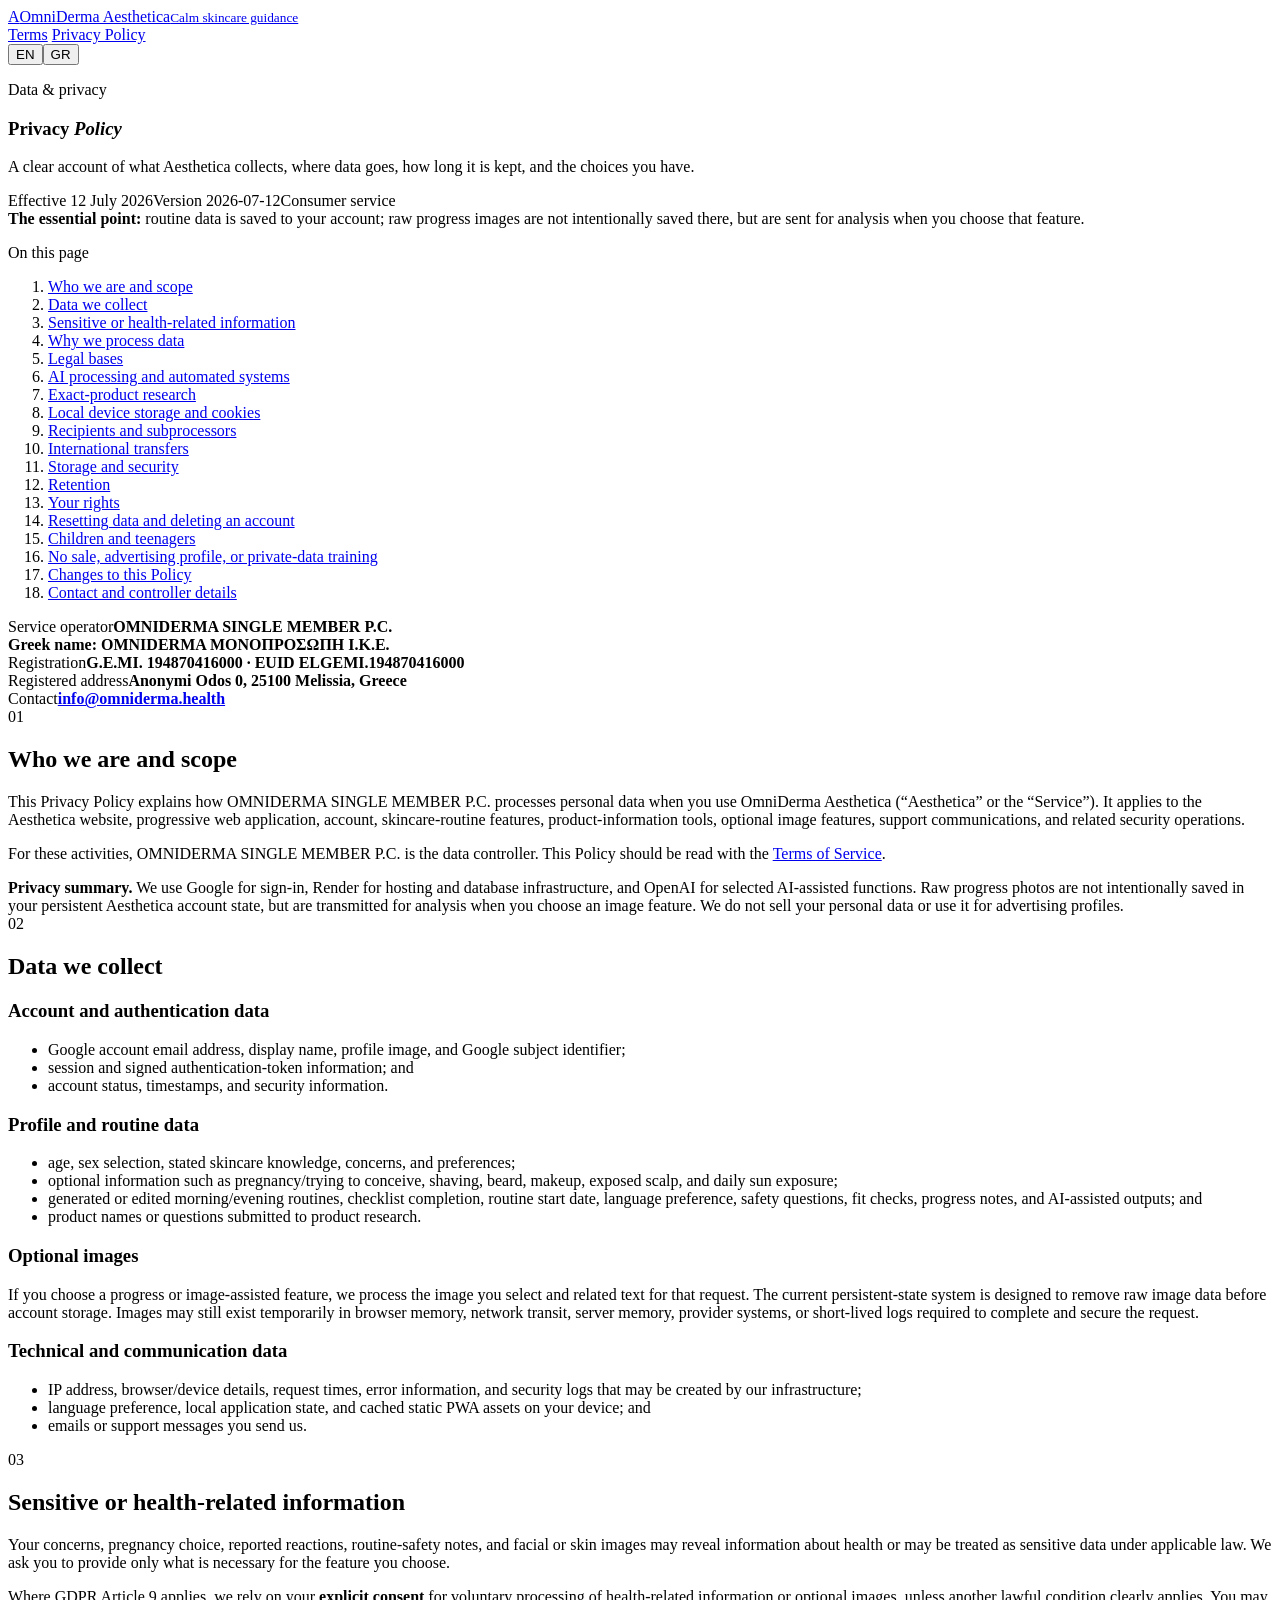
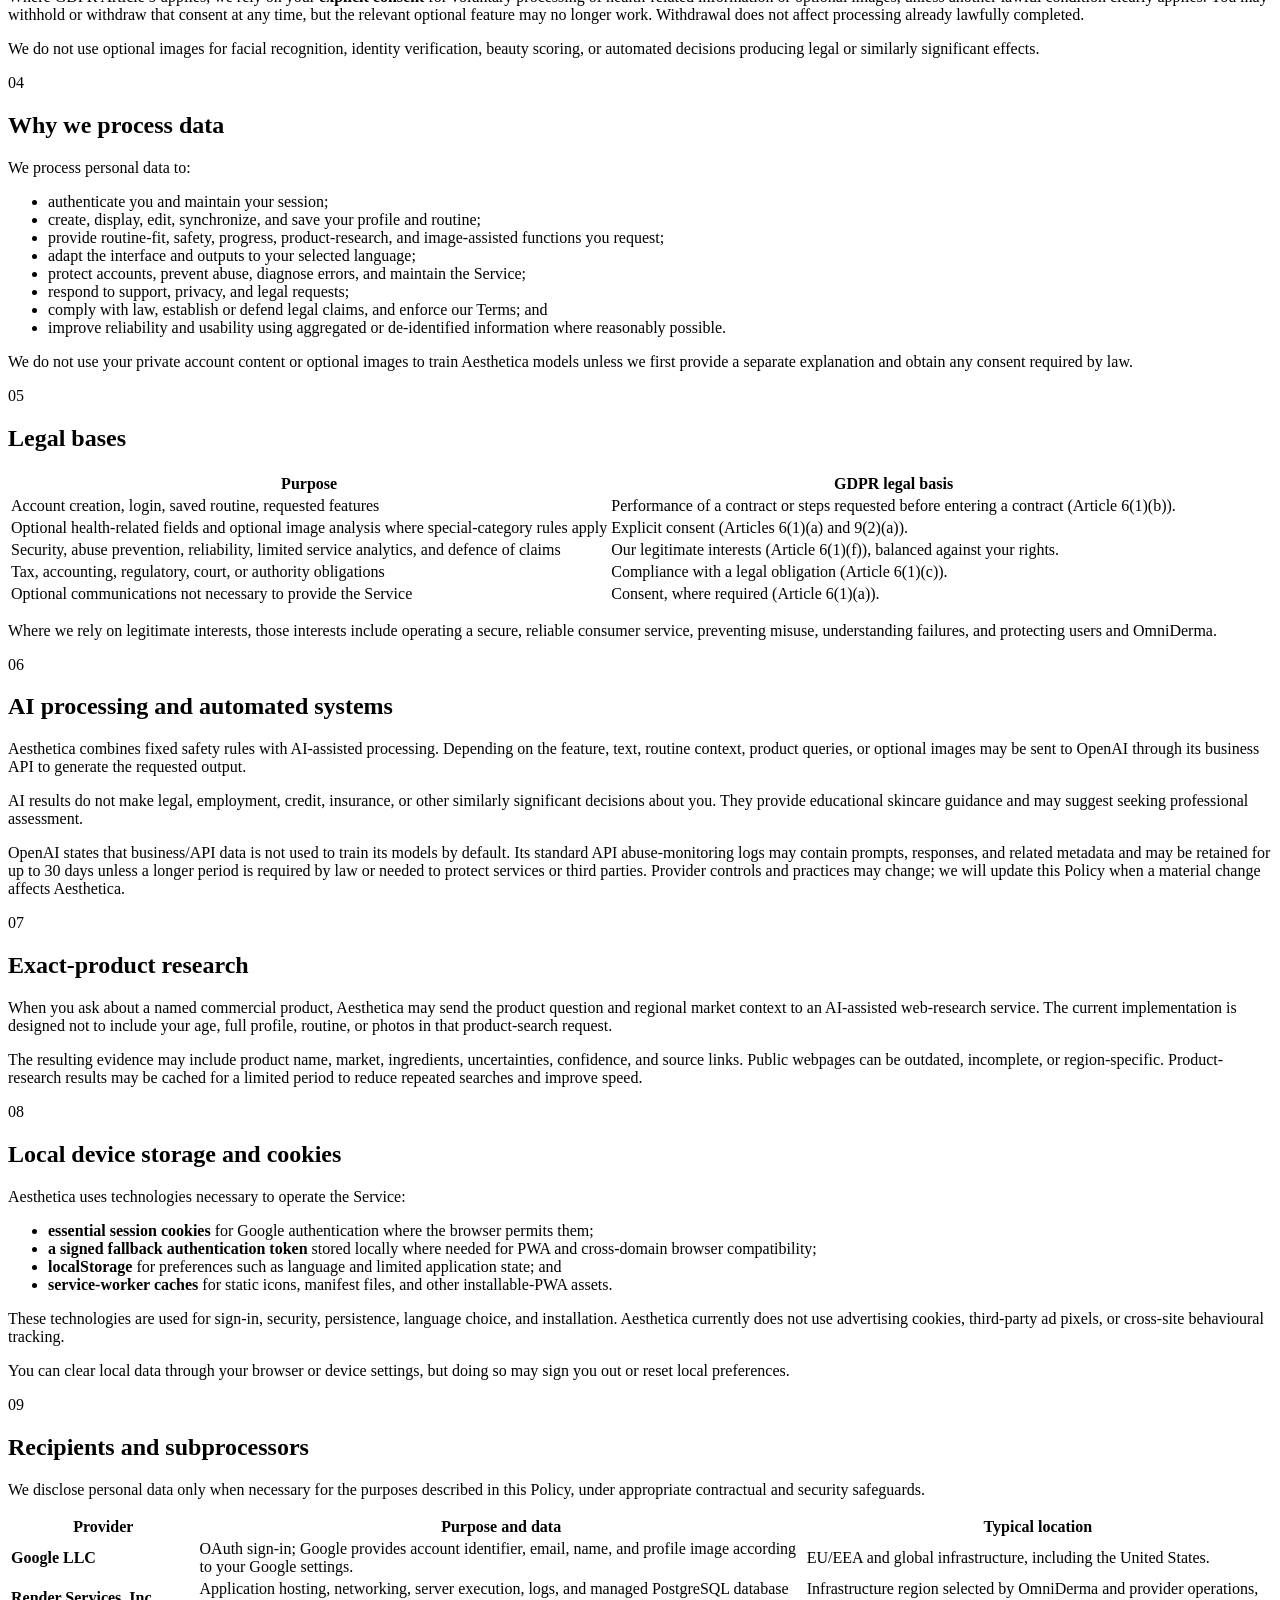
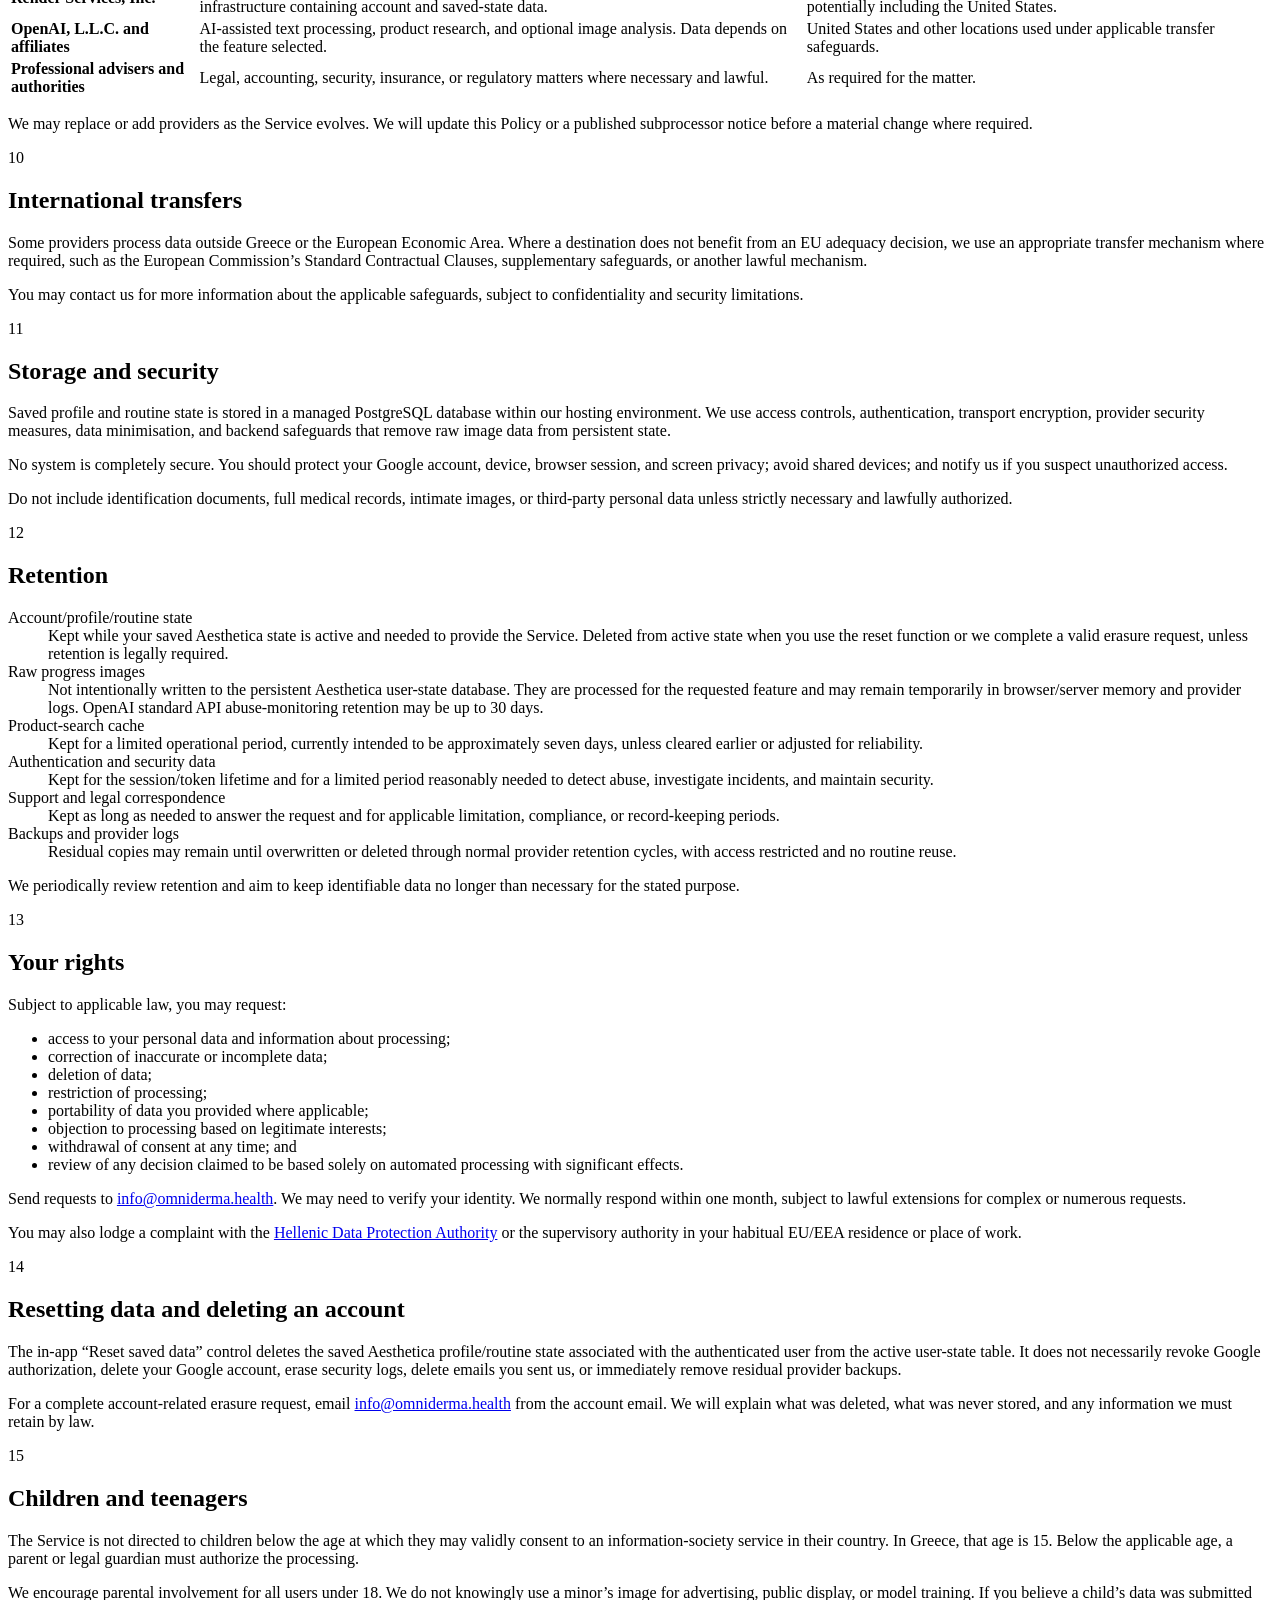
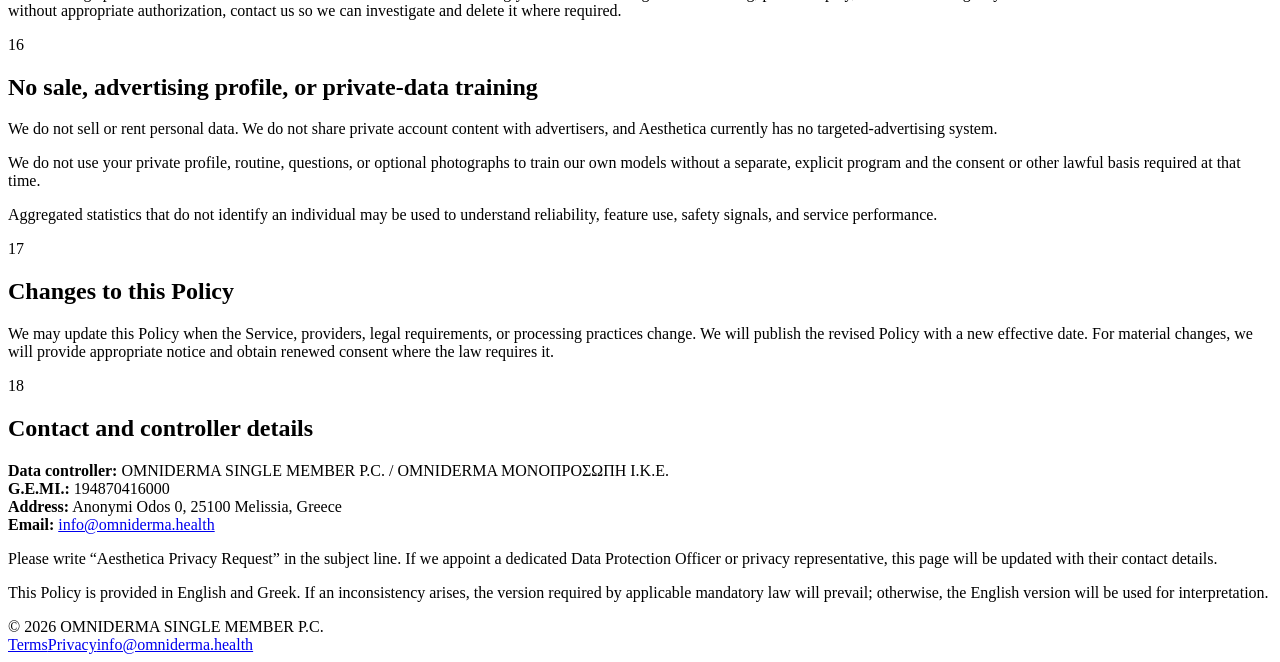
==== public/privacy/index.html @ b0f58dbc "Add Aesthetica terms and privacy pages" ====
<!doctype html>
<html lang="en">
<head>
  <meta charset="utf-8">
  <meta name="viewport" content="width=device-width, initial-scale=1">
  <meta name="color-scheme" content="light">
  <meta name="theme-color" content="#fff9fb">
  <title>OmniDerma Aesthetica — Privacy Policy</title>
  <meta name="description" content="Privacy Policy for OmniDerma Aesthetica, including Google sign-in, saved routines, optional images, Render hosting, and OpenAI processing.">
  <link rel="canonical" href="https://omniderma-aesthetica.com/privacy/">
  <link rel="stylesheet" href="/assets/legal.css">
</head>
<body data-title-en="OmniDerma Aesthetica — Privacy Policy" data-title-el="OmniDerma Aesthetica — Πολιτική Απορρήτου" data-language="en">
<header class="site-header"><div class="header-inner">
  <a class="brand" href="/" aria-label="OmniDerma Aesthetica home"><span class="brand-mark" aria-hidden="true">A</span><span>OmniDerma Aesthetica<small>Calm skincare guidance</small></span></a>
  <div class="header-actions">
    <a class="page-link" href="/terms/" data-copy-en="Terms" data-copy-el="Όροι">Terms</a>
    <a class="page-link" href="/privacy/" aria-current="page" data-copy-en="Privacy Policy" data-copy-el="Πολιτική Απορρήτου">Privacy Policy</a>
    <div class="lang-toggle" aria-label="Language selection"><button type="button" data-set-language="en" aria-pressed="true">EN</button><button type="button" data-set-language="el" aria-pressed="false">GR</button></div>
  </div>
</div></header>
<main>
<section class="hero">
  <article data-language="en"><p class="eyebrow">Data & privacy</p><h1>Privacy <em>Policy</em></h1><p class="hero-lead">A clear account of what Aesthetica collects, where data goes, how long it is kept, and the choices you have.</p><div class="hero-meta"><span class="meta-chip">Effective 12 July 2026</span><span class="meta-chip">Version 2026-07-12</span><span class="meta-chip">Consumer service</span></div><div class="summary-box"><strong>The essential point:</strong> routine data is saved to your account; raw progress images are not intentionally saved there, but are sent for analysis when you choose that feature.</div></article>
  <article data-language="el" hidden><p class="eyebrow">Δεδομένα & απόρρητο</p><h1>Πολιτική Απορρήτου</h1><p class="hero-lead">Σαφής ενημέρωση για τα δεδομένα που συλλέγει το Aesthetica, πού διαβιβάζονται, πόσο διατηρούνται και ποιες επιλογές έχετε.</p><div class="hero-meta"><span class="meta-chip">Ισχύς από 12 Ιουλίου 2026</span><span class="meta-chip">Έκδοση 2026-07-12</span><span class="meta-chip">Καταναλωτική υπηρεσία</span></div><div class="summary-box"><strong>Το βασικό σημείο:</strong> τα δεδομένα ρουτίνας αποθηκεύονται στον λογαριασμό· οι ακατέργαστες εικόνες προόδου δεν αποθηκεύονται σκόπιμα εκεί, αλλά αποστέλλονται για ανάλυση όταν επιλέγετε τη λειτουργία.</div></article>
</section>
<section class="layout">
  <nav class="toc" aria-label="Document sections">
    <div data-language="en"><p class="toc-title">On this page</p><ol><li><a href="#en-section-1">Who we are and scope</a></li><li><a href="#en-section-2">Data we collect</a></li><li><a href="#en-section-3">Sensitive or health-related information</a></li><li><a href="#en-section-4">Why we process data</a></li><li><a href="#en-section-5">Legal bases</a></li><li><a href="#en-section-6">AI processing and automated systems</a></li><li><a href="#en-section-7">Exact-product research</a></li><li><a href="#en-section-8">Local device storage and cookies</a></li><li><a href="#en-section-9">Recipients and subprocessors</a></li><li><a href="#en-section-10">International transfers</a></li><li><a href="#en-section-11">Storage and security</a></li><li><a href="#en-section-12">Retention</a></li><li><a href="#en-section-13">Your rights</a></li><li><a href="#en-section-14">Resetting data and deleting an account</a></li><li><a href="#en-section-15">Children and teenagers</a></li><li><a href="#en-section-16">No sale, advertising profile, or private-data training</a></li><li><a href="#en-section-17">Changes to this Policy</a></li><li><a href="#en-section-18">Contact and controller details</a></li></ol></div>
    <div data-language="el" hidden><p class="toc-title">Σε αυτή τη σελίδα</p><ol><li><a href="#el-section-1">Ποιοι είμαστε και πεδίο εφαρμογής</a></li><li><a href="#el-section-2">Δεδομένα που συλλέγουμε</a></li><li><a href="#el-section-3">Ευαίσθητες ή σχετικές με υγεία πληροφορίες</a></li><li><a href="#el-section-4">Γιατί επεξεργαζόμαστε δεδομένα</a></li><li><a href="#el-section-5">Νομικές βάσεις</a></li><li><a href="#el-section-6">Επεξεργασία AI και αυτοματοποιημένα συστήματα</a></li><li><a href="#el-section-7">Έρευνα συγκεκριμένου προϊόντος</a></li><li><a href="#el-section-8">Τοπική αποθήκευση και cookies</a></li><li><a href="#el-section-9">Αποδέκτες και υποεκτελούντες</a></li><li><a href="#el-section-10">Διεθνείς διαβιβάσεις</a></li><li><a href="#el-section-11">Αποθήκευση και ασφάλεια</a></li><li><a href="#el-section-12">Διατήρηση</a></li><li><a href="#el-section-13">Τα δικαιώματά σας</a></li><li><a href="#el-section-14">Επαναφορά δεδομένων και διαγραφή λογαριασμού</a></li><li><a href="#el-section-15">Παιδιά και έφηβοι</a></li><li><a href="#el-section-16">Καμία πώληση, διαφημιστικό προφίλ ή εκπαίδευση με ιδιωτικά δεδομένα</a></li><li><a href="#el-section-17">Αλλαγές στην Πολιτική</a></li><li><a href="#el-section-18">Επικοινωνία και στοιχεία υπευθύνου επεξεργασίας</a></li></ol></div>
  </nav>
  <article class="legal-document">
    <div class="operator-card" data-language="en">
<div class="operator-item"><span>Service operator</span><strong>OMNIDERMA SINGLE MEMBER P.C.<br>Greek name: OMNIDERMA ΜΟΝΟΠΡΟΣΩΠΗ Ι.Κ.Ε.</strong></div>
<div class="operator-item"><span>Registration</span><strong>G.E.MI. 194870416000 · EUID ELGEMI.194870416000</strong></div>
<div class="operator-item"><span>Registered address</span><strong>Anonymi Odos 0, 25100 Melissia, Greece</strong></div>
<div class="operator-item"><span>Contact</span><strong><a href="mailto:info@omniderma.health">info@omniderma.health</a></strong></div>
</div>
    <div class="operator-card" data-language="el" hidden>
<div class="operator-item"><span>Πάροχος υπηρεσίας</span><strong>OMNIDERMA ΜΟΝΟΠΡΟΣΩΠΗ Ι.Κ.Ε.<br>Αγγλική επωνυμία: OMNIDERMA SINGLE MEMBER P.C.</strong></div>
<div class="operator-item"><span>Καταχώριση</span><strong>Γ.Ε.ΜΗ. 194870416000 · EUID ELGEMI.194870416000</strong></div>
<div class="operator-item"><span>Έδρα</span><strong>Ανώνυμη Οδός 0, 25100 Μελίσσια, Ελλάδα</strong></div>
<div class="operator-item"><span>Επικοινωνία</span><strong><a href="mailto:info@omniderma.health">info@omniderma.health</a></strong></div>
</div>
    <div data-language="en"><section class="legal-section" id="en-section-1"><div class="section-number">01</div><h2>Who we are and scope</h2>
<p>This Privacy Policy explains how OMNIDERMA SINGLE MEMBER P.C. processes personal data when you use OmniDerma Aesthetica (“Aesthetica” or the “Service”). It applies to the Aesthetica website, progressive web application, account, skincare-routine features, product-information tools, optional image features, support communications, and related security operations.</p>
<p>For these activities, OMNIDERMA SINGLE MEMBER P.C. is the data controller. This Policy should be read with the <a href="/terms/">Terms of Service</a>.</p>
<div class="callout"><strong>Privacy summary.</strong> We use Google for sign-in, Render for hosting and database infrastructure, and OpenAI for selected AI-assisted functions. Raw progress photos are not intentionally saved in your persistent Aesthetica account state, but are transmitted for analysis when you choose an image feature. We do not sell your personal data or use it for advertising profiles.</div>
</section>
<section class="legal-section" id="en-section-2"><div class="section-number">02</div><h2>Data we collect</h2>
<h3>Account and authentication data</h3>
<ul><li>Google account email address, display name, profile image, and Google subject identifier;</li><li>session and signed authentication-token information; and</li><li>account status, timestamps, and security information.</li></ul>
<h3>Profile and routine data</h3>
<ul><li>age, sex selection, stated skincare knowledge, concerns, and preferences;</li><li>optional information such as pregnancy/trying to conceive, shaving, beard, makeup, exposed scalp, and daily sun exposure;</li><li>generated or edited morning/evening routines, checklist completion, routine start date, language preference, safety questions, fit checks, progress notes, and AI-assisted outputs; and</li><li>product names or questions submitted to product research.</li></ul>
<h3>Optional images</h3>
<p>If you choose a progress or image-assisted feature, we process the image you select and related text for that request. The current persistent-state system is designed to remove raw image data before account storage. Images may still exist temporarily in browser memory, network transit, server memory, provider systems, or short-lived logs required to complete and secure the request.</p>
<h3>Technical and communication data</h3>
<ul><li>IP address, browser/device details, request times, error information, and security logs that may be created by our infrastructure;</li><li>language preference, local application state, and cached static PWA assets on your device; and</li><li>emails or support messages you send us.</li></ul>
</section>
<section class="legal-section" id="en-section-3"><div class="section-number">03</div><h2>Sensitive or health-related information</h2>
<p>Your concerns, pregnancy choice, reported reactions, routine-safety notes, and facial or skin images may reveal information about health or may be treated as sensitive data under applicable law. We ask you to provide only what is necessary for the feature you choose.</p>
<p>Where GDPR Article 9 applies, we rely on your <strong>explicit consent</strong> for voluntary processing of health-related information or optional images, unless another lawful condition clearly applies. You may withhold or withdraw that consent at any time, but the relevant optional feature may no longer work. Withdrawal does not affect processing already lawfully completed.</p>
<p>We do not use optional images for facial recognition, identity verification, beauty scoring, or automated decisions producing legal or similarly significant effects.</p>
</section>
<section class="legal-section" id="en-section-4"><div class="section-number">04</div><h2>Why we process data</h2>
<p>We process personal data to:</p>
<ul>
<li>authenticate you and maintain your session;</li>
<li>create, display, edit, synchronize, and save your profile and routine;</li>
<li>provide routine-fit, safety, progress, product-research, and image-assisted functions you request;</li>
<li>adapt the interface and outputs to your selected language;</li>
<li>protect accounts, prevent abuse, diagnose errors, and maintain the Service;</li>
<li>respond to support, privacy, and legal requests;</li>
<li>comply with law, establish or defend legal claims, and enforce our Terms; and</li>
<li>improve reliability and usability using aggregated or de-identified information where reasonably possible.</li>
</ul>
<p>We do not use your private account content or optional images to train Aesthetica models unless we first provide a separate explanation and obtain any consent required by law.</p>
</section>
<section class="legal-section" id="en-section-5"><div class="section-number">05</div><h2>Legal bases</h2>
<div class="table-wrap"><table><thead><tr><th>Purpose</th><th>GDPR legal basis</th></tr></thead><tbody>
<tr><td>Account creation, login, saved routine, requested features</td><td>Performance of a contract or steps requested before entering a contract (Article 6(1)(b)).</td></tr>
<tr><td>Optional health-related fields and optional image analysis where special-category rules apply</td><td>Explicit consent (Articles 6(1)(a) and 9(2)(a)).</td></tr>
<tr><td>Security, abuse prevention, reliability, limited service analytics, and defence of claims</td><td>Our legitimate interests (Article 6(1)(f)), balanced against your rights.</td></tr>
<tr><td>Tax, accounting, regulatory, court, or authority obligations</td><td>Compliance with a legal obligation (Article 6(1)(c)).</td></tr>
<tr><td>Optional communications not necessary to provide the Service</td><td>Consent, where required (Article 6(1)(a)).</td></tr>
</tbody></table></div>
<p>Where we rely on legitimate interests, those interests include operating a secure, reliable consumer service, preventing misuse, understanding failures, and protecting users and OmniDerma.</p>
</section>
<section class="legal-section" id="en-section-6"><div class="section-number">06</div><h2>AI processing and automated systems</h2>
<p>Aesthetica combines fixed safety rules with AI-assisted processing. Depending on the feature, text, routine context, product queries, or optional images may be sent to OpenAI through its business API to generate the requested output.</p>
<p>AI results do not make legal, employment, credit, insurance, or other similarly significant decisions about you. They provide educational skincare guidance and may suggest seeking professional assessment.</p>
<p>OpenAI states that business/API data is not used to train its models by default. Its standard API abuse-monitoring logs may contain prompts, responses, and related metadata and may be retained for up to 30 days unless a longer period is required by law or needed to protect services or third parties. Provider controls and practices may change; we will update this Policy when a material change affects Aesthetica.</p>
</section>
<section class="legal-section" id="en-section-7"><div class="section-number">07</div><h2>Exact-product research</h2>
<p>When you ask about a named commercial product, Aesthetica may send the product question and regional market context to an AI-assisted web-research service. The current implementation is designed not to include your age, full profile, routine, or photos in that product-search request.</p>
<p>The resulting evidence may include product name, market, ingredients, uncertainties, confidence, and source links. Public webpages can be outdated, incomplete, or region-specific. Product-research results may be cached for a limited period to reduce repeated searches and improve speed.</p>
</section>
<section class="legal-section" id="en-section-8"><div class="section-number">08</div><h2>Local device storage and cookies</h2>
<p>Aesthetica uses technologies necessary to operate the Service:</p>
<ul>
<li><strong>essential session cookies</strong> for Google authentication where the browser permits them;</li>
<li><strong>a signed fallback authentication token</strong> stored locally where needed for PWA and cross-domain browser compatibility;</li>
<li><strong>localStorage</strong> for preferences such as language and limited application state; and</li>
<li><strong>service-worker caches</strong> for static icons, manifest files, and other installable-PWA assets.</li>
</ul>
<p>These technologies are used for sign-in, security, persistence, language choice, and installation. Aesthetica currently does not use advertising cookies, third-party ad pixels, or cross-site behavioural tracking.</p>
<p>You can clear local data through your browser or device settings, but doing so may sign you out or reset local preferences.</p>
</section>
<section class="legal-section" id="en-section-9"><div class="section-number">09</div><h2>Recipients and subprocessors</h2>
<p>We disclose personal data only when necessary for the purposes described in this Policy, under appropriate contractual and security safeguards.</p>
<div class="table-wrap"><table><thead><tr><th>Provider</th><th>Purpose and data</th><th>Typical location</th></tr></thead><tbody>
<tr><td><strong>Google LLC</strong></td><td>OAuth sign-in; Google provides account identifier, email, name, and profile image according to your Google settings.</td><td>EU/EEA and global infrastructure, including the United States.</td></tr>
<tr><td><strong>Render Services, Inc.</strong></td><td>Application hosting, networking, server execution, logs, and managed PostgreSQL database infrastructure containing account and saved-state data.</td><td>Infrastructure region selected by OmniDerma and provider operations, potentially including the United States.</td></tr>
<tr><td><strong>OpenAI, L.L.C. and affiliates</strong></td><td>AI-assisted text processing, product research, and optional image analysis. Data depends on the feature selected.</td><td>United States and other locations used under applicable transfer safeguards.</td></tr>
<tr><td><strong>Professional advisers and authorities</strong></td><td>Legal, accounting, security, insurance, or regulatory matters where necessary and lawful.</td><td>As required for the matter.</td></tr>
</tbody></table></div>
<p>We may replace or add providers as the Service evolves. We will update this Policy or a published subprocessor notice before a material change where required.</p>
</section>
<section class="legal-section" id="en-section-10"><div class="section-number">10</div><h2>International transfers</h2>
<p>Some providers process data outside Greece or the European Economic Area. Where a destination does not benefit from an EU adequacy decision, we use an appropriate transfer mechanism where required, such as the European Commission’s Standard Contractual Clauses, supplementary safeguards, or another lawful mechanism.</p>
<p>You may contact us for more information about the applicable safeguards, subject to confidentiality and security limitations.</p>
</section>
<section class="legal-section" id="en-section-11"><div class="section-number">11</div><h2>Storage and security</h2>
<p>Saved profile and routine state is stored in a managed PostgreSQL database within our hosting environment. We use access controls, authentication, transport encryption, provider security measures, data minimisation, and backend safeguards that remove raw image data from persistent state.</p>
<p>No system is completely secure. You should protect your Google account, device, browser session, and screen privacy; avoid shared devices; and notify us if you suspect unauthorized access.</p>
<p>Do not include identification documents, full medical records, intimate images, or third-party personal data unless strictly necessary and lawfully authorized.</p>
</section>
<section class="legal-section" id="en-section-12"><div class="section-number">12</div><h2>Retention</h2>
<dl class="definition-list">
<dt>Account/profile/routine state</dt><dd>Kept while your saved Aesthetica state is active and needed to provide the Service. Deleted from active state when you use the reset function or we complete a valid erasure request, unless retention is legally required.</dd>
<dt>Raw progress images</dt><dd>Not intentionally written to the persistent Aesthetica user-state database. They are processed for the requested feature and may remain temporarily in browser/server memory and provider logs. OpenAI standard API abuse-monitoring retention may be up to 30 days.</dd>
<dt>Product-search cache</dt><dd>Kept for a limited operational period, currently intended to be approximately seven days, unless cleared earlier or adjusted for reliability.</dd>
<dt>Authentication and security data</dt><dd>Kept for the session/token lifetime and for a limited period reasonably needed to detect abuse, investigate incidents, and maintain security.</dd>
<dt>Support and legal correspondence</dt><dd>Kept as long as needed to answer the request and for applicable limitation, compliance, or record-keeping periods.</dd>
<dt>Backups and provider logs</dt><dd>Residual copies may remain until overwritten or deleted through normal provider retention cycles, with access restricted and no routine reuse.</dd>
</dl>
<p>We periodically review retention and aim to keep identifiable data no longer than necessary for the stated purpose.</p>
</section>
<section class="legal-section" id="en-section-13"><div class="section-number">13</div><h2>Your rights</h2>
<p>Subject to applicable law, you may request:</p>
<ul><li>access to your personal data and information about processing;</li><li>correction of inaccurate or incomplete data;</li><li>deletion of data;</li><li>restriction of processing;</li><li>portability of data you provided where applicable;</li><li>objection to processing based on legitimate interests;</li><li>withdrawal of consent at any time; and</li><li>review of any decision claimed to be based solely on automated processing with significant effects.</li></ul>
<p>Send requests to <a href="mailto:info@omniderma.health">info@omniderma.health</a>. We may need to verify your identity. We normally respond within one month, subject to lawful extensions for complex or numerous requests.</p>
<p>You may also lodge a complaint with the <a href="https://www.dpa.gr/" rel="noopener noreferrer">Hellenic Data Protection Authority</a> or the supervisory authority in your habitual EU/EEA residence or place of work.</p>
</section>
<section class="legal-section" id="en-section-14"><div class="section-number">14</div><h2>Resetting data and deleting an account</h2>
<p>The in-app “Reset saved data” control deletes the saved Aesthetica profile/routine state associated with the authenticated user from the active user-state table. It does not necessarily revoke Google authorization, delete your Google account, erase security logs, delete emails you sent us, or immediately remove residual provider backups.</p>
<p>For a complete account-related erasure request, email <a href="mailto:info@omniderma.health">info@omniderma.health</a> from the account email. We will explain what was deleted, what was never stored, and any information we must retain by law.</p>
</section>
<section class="legal-section" id="en-section-15"><div class="section-number">15</div><h2>Children and teenagers</h2>
<p>The Service is not directed to children below the age at which they may validly consent to an information-society service in their country. In Greece, that age is 15. Below the applicable age, a parent or legal guardian must authorize the processing.</p>
<p>We encourage parental involvement for all users under 18. We do not knowingly use a minor’s image for advertising, public display, or model training. If you believe a child’s data was submitted without appropriate authorization, contact us so we can investigate and delete it where required.</p>
</section>
<section class="legal-section" id="en-section-16"><div class="section-number">16</div><h2>No sale, advertising profile, or private-data training</h2>
<p>We do not sell or rent personal data. We do not share private account content with advertisers, and Aesthetica currently has no targeted-advertising system.</p>
<p>We do not use your private profile, routine, questions, or optional photographs to train our own models without a separate, explicit program and the consent or other lawful basis required at that time.</p>
<p>Aggregated statistics that do not identify an individual may be used to understand reliability, feature use, safety signals, and service performance.</p>
</section>
<section class="legal-section" id="en-section-17"><div class="section-number">17</div><h2>Changes to this Policy</h2>
<p>We may update this Policy when the Service, providers, legal requirements, or processing practices change. We will publish the revised Policy with a new effective date. For material changes, we will provide appropriate notice and obtain renewed consent where the law requires it.</p>
</section>
<section class="legal-section" id="en-section-18"><div class="section-number">18</div><h2>Contact and controller details</h2>
<p><strong>Data controller:</strong> OMNIDERMA SINGLE MEMBER P.C. / OMNIDERMA ΜΟΝΟΠΡΟΣΩΠΗ Ι.Κ.Ε.<br><strong>G.E.MI.:</strong> 194870416000<br><strong>Address:</strong> Anonymi Odos 0, 25100 Melissia, Greece<br><strong>Email:</strong> <a href="mailto:info@omniderma.health">info@omniderma.health</a></p>
<p>Please write “Aesthetica Privacy Request” in the subject line. If we appoint a dedicated Data Protection Officer or privacy representative, this page will be updated with their contact details.</p>
<p class="document-note">This Policy is provided in English and Greek. If an inconsistency arises, the version required by applicable mandatory law will prevail; otherwise, the English version will be used for interpretation.</p>
</section></div>
    <div data-language="el" hidden><section class="legal-section" id="el-section-1"><div class="section-number">01</div><h2>Ποιοι είμαστε και πεδίο εφαρμογής</h2>
<p>Η παρούσα Πολιτική Απορρήτου εξηγεί πώς η OMNIDERMA ΜΟΝΟΠΡΟΣΩΠΗ Ι.Κ.Ε. επεξεργάζεται προσωπικά δεδομένα όταν χρησιμοποιείτε το OmniDerma Aesthetica («Aesthetica» ή «Υπηρεσία»). Εφαρμόζεται στον ιστότοπο, την PWA, τον λογαριασμό, τις λειτουργίες ρουτίνας περιποίησης, τα εργαλεία πληροφοριών προϊόντων, τις προαιρετικές λειτουργίες εικόνας, την επικοινωνία υποστήριξης και τις συναφείς λειτουργίες ασφάλειας.</p>
<p>Για τις δραστηριότητες αυτές, η OMNIDERMA ΜΟΝΟΠΡΟΣΩΠΗ Ι.Κ.Ε. είναι ο υπεύθυνος επεξεργασίας. Η Πολιτική πρέπει να διαβάζεται μαζί με τους <a href="/terms/">Όρους Χρήσης</a>.</p>
<div class="callout"><strong>Σύνοψη απορρήτου.</strong> Χρησιμοποιούμε Google για σύνδεση, Render για φιλοξενία και υποδομή βάσης δεδομένων και OpenAI για επιλεγμένες λειτουργίες AI. Οι ακατέργαστες φωτογραφίες προόδου δεν αποθηκεύονται σκόπιμα στη μόνιμη κατάσταση του λογαριασμού Aesthetica, αλλά διαβιβάζονται για ανάλυση όταν επιλέγετε λειτουργία εικόνας. Δεν πωλούμε προσωπικά δεδομένα και δεν δημιουργούμε διαφημιστικά προφίλ.</div>
</section>
<section class="legal-section" id="el-section-2"><div class="section-number">02</div><h2>Δεδομένα που συλλέγουμε</h2>
<h3>Δεδομένα λογαριασμού και αυθεντικοποίησης</h3>
<ul><li>διεύθυνση email Google, εμφανιζόμενο όνομα, εικόνα προφίλ και αναγνωριστικό Google subject·</li><li>πληροφορίες συνεδρίας και υπογεγραμμένου token αυθεντικοποίησης· και</li><li>κατάσταση λογαριασμού, χρονικές σημάνσεις και πληροφορίες ασφάλειας.</li></ul>
<h3>Δεδομένα προφίλ και ρουτίνας</h3>
<ul><li>ηλικία, επιλογή φύλου, δηλωμένη γνώση περιποίησης, ανησυχίες και προτιμήσεις·</li><li>προαιρετικές πληροφορίες όπως εγκυμοσύνη/προσπάθεια σύλληψης, ξύρισμα, γενειάδα, μακιγιάζ, εκτεθειμένο τριχωτό και καθημερινή έκθεση στον ήλιο·</li><li>παραγόμενες ή επεξεργασμένες πρωινές/βραδινές ρουτίνες, ολοκλήρωση checklist, ημερομηνία έναρξης, γλώσσα, ερωτήσεις ασφάλειας, έλεγχοι συμβατότητας, σημειώσεις προόδου και αποτελέσματα AI· και</li><li>ονόματα προϊόντων ή ερωτήσεις που υποβάλλονται για έρευνα.</li></ul>
<h3>Προαιρετικές εικόνες</h3>
<p>Εάν επιλέξετε λειτουργία προόδου ή ανάλυσης εικόνας, επεξεργαζόμαστε την εικόνα και το σχετικό κείμενο για το συγκεκριμένο αίτημα. Το τρέχον σύστημα μόνιμης κατάστασης έχει σχεδιαστεί ώστε να αφαιρεί ακατέργαστα δεδομένα εικόνας πριν από την αποθήκευση λογαριασμού. Οι εικόνες μπορεί να υπάρχουν προσωρινά στη μνήμη του προγράμματος περιήγησης, κατά τη μεταφορά, στη μνήμη διακομιστή, σε συστήματα παρόχων ή σε βραχύβια αρχεία που απαιτούνται για την εκτέλεση και ασφάλεια του αιτήματος.</p>
<h3>Τεχνικά δεδομένα και επικοινωνία</h3>
<ul><li>IP, στοιχεία browser/συσκευής, χρόνοι αιτημάτων, σφάλματα και αρχεία ασφάλειας που μπορεί να δημιουργεί η υποδομή·</li><li>προτίμηση γλώσσας, τοπική κατάσταση εφαρμογής και cached στατικά αρχεία PWA στη συσκευή· και</li><li>email ή μηνύματα υποστήριξης που μας στέλνετε.</li></ul>
</section>
<section class="legal-section" id="el-section-3"><div class="section-number">03</div><h2>Ευαίσθητες ή σχετικές με υγεία πληροφορίες</h2>
<p>Οι ανησυχίες, η επιλογή εγκυμοσύνης, οι αναφερόμενες αντιδράσεις, οι σημειώσεις ασφάλειας ρουτίνας και οι εικόνες προσώπου ή δέρματος μπορεί να αποκαλύπτουν πληροφορίες υγείας ή να θεωρούνται ευαίσθητα δεδομένα. Σας ζητούμε να παρέχετε μόνο ό,τι είναι αναγκαίο για τη λειτουργία που επιλέγετε.</p>
<p>Όπου εφαρμόζεται το άρθρο 9 GDPR, βασιζόμαστε στη <strong>ρητή συγκατάθεσή σας</strong> για την εθελοντική επεξεργασία πληροφοριών υγείας ή προαιρετικών εικόνων, εκτός εάν εφαρμόζεται σαφώς άλλη νόμιμη προϋπόθεση. Μπορείτε να μην δώσετε ή να ανακαλέσετε τη συγκατάθεση οποτεδήποτε, αλλά η σχετική προαιρετική λειτουργία ενδέχεται να μη λειτουργεί. Η ανάκληση δεν επηρεάζει επεξεργασία που είχε ήδη ολοκληρωθεί νόμιμα.</p>
<p>Δεν χρησιμοποιούμε προαιρετικές εικόνες για αναγνώριση προσώπου, επαλήθευση ταυτότητας, βαθμολόγηση ομορφιάς ή αυτοματοποιημένες αποφάσεις με νομικά ή παρόμοια σημαντικά αποτελέσματα.</p>
</section>
<section class="legal-section" id="el-section-4"><div class="section-number">04</div><h2>Γιατί επεξεργαζόμαστε δεδομένα</h2>
<p>Επεξεργαζόμαστε προσωπικά δεδομένα για να:</p>
<ul>
<li>σας αυθεντικοποιούμε και διατηρούμε τη συνεδρία·</li>
<li>δημιουργούμε, προβάλλουμε, επεξεργαζόμαστε, συγχρονίζουμε και αποθηκεύουμε προφίλ και ρουτίνα·</li>
<li>παρέχουμε λειτουργίες συμβατότητας, ασφάλειας, προόδου, έρευνας προϊόντος και εικόνας που ζητάτε·</li>
<li>προσαρμόζουμε διεπαφή και αποτελέσματα στη γλώσσα σας·</li>
<li>προστατεύουμε λογαριασμούς, αποτρέπουμε κατάχρηση, εντοπίζουμε σφάλματα και συντηρούμε την Υπηρεσία·</li>
<li>απαντούμε σε αιτήματα υποστήριξης, απορρήτου και νομικά αιτήματα·</li>
<li>συμμορφωνόμαστε με τον νόμο, θεμελιώνουμε ή υπερασπιζόμαστε νομικές αξιώσεις και εφαρμόζουμε τους Όρους· και</li>
<li>βελτιώνουμε αξιοπιστία και χρηστικότητα με συγκεντρωτικές ή αποταυτοποιημένες πληροφορίες όπου είναι εύλογα δυνατό.</li>
</ul>
<p>Δεν χρησιμοποιούμε ιδιωτικό περιεχόμενο λογαριασμού ή προαιρετικές εικόνες για εκπαίδευση μοντέλων Aesthetica, εκτός εάν πρώτα δώσουμε ξεχωριστή ενημέρωση και λάβουμε τη συγκατάθεση που απαιτεί ο νόμος.</p>
</section>
<section class="legal-section" id="el-section-5"><div class="section-number">05</div><h2>Νομικές βάσεις</h2>
<div class="table-wrap"><table><thead><tr><th>Σκοπός</th><th>Νομική βάση GDPR</th></tr></thead><tbody>
<tr><td>Δημιουργία λογαριασμού, σύνδεση, αποθηκευμένη ρουτίνα, ζητούμενες λειτουργίες</td><td>Εκτέλεση σύμβασης ή προσυμβατικά μέτρα κατόπιν αιτήματος (άρθρο 6§1β).</td></tr>
<tr><td>Προαιρετικά στοιχεία υγείας και προαιρετική ανάλυση εικόνας όπου εφαρμόζονται ειδικές κατηγορίες</td><td>Ρητή συγκατάθεση (άρθρα 6§1α και 9§2α).</td></tr>
<tr><td>Ασφάλεια, πρόληψη κατάχρησης, αξιοπιστία, περιορισμένα στατιστικά λειτουργίας και υπεράσπιση αξιώσεων</td><td>Έννομα συμφέροντά μας (άρθρο 6§1στ), σταθμισμένα με τα δικαιώματά σας.</td></tr>
<tr><td>Φορολογικές, λογιστικές, κανονιστικές, δικαστικές ή διοικητικές υποχρεώσεις</td><td>Συμμόρφωση με νομική υποχρέωση (άρθρο 6§1γ).</td></tr>
<tr><td>Προαιρετικές επικοινωνίες που δεν απαιτούνται για την Υπηρεσία</td><td>Συγκατάθεση όπου απαιτείται (άρθρο 6§1α).</td></tr>
</tbody></table></div>
<p>Όπου βασιζόμαστε σε έννομο συμφέρον, αυτό περιλαμβάνει τη λειτουργία ασφαλούς και αξιόπιστης καταναλωτικής υπηρεσίας, την αποτροπή κατάχρησης, την κατανόηση αποτυχιών και την προστασία χρηστών και OmniDerma.</p>
</section>
<section class="legal-section" id="el-section-6"><div class="section-number">06</div><h2>Επεξεργασία AI και αυτοματοποιημένα συστήματα</h2>
<p>Το Aesthetica συνδυάζει σταθερούς κανόνες ασφάλειας με επεξεργασία AI. Ανάλογα με τη λειτουργία, κείμενο, πλαίσιο ρουτίνας, ερωτήματα προϊόντων ή προαιρετικές εικόνες μπορεί να αποστέλλονται στην OpenAI μέσω του business API για παραγωγή του ζητούμενου αποτελέσματος.</p>
<p>Τα αποτελέσματα AI δεν λαμβάνουν νομικές, εργασιακές, πιστωτικές, ασφαλιστικές ή άλλες παρόμοια σημαντικές αποφάσεις για εσάς. Παρέχουν εκπαιδευτική καθοδήγηση περιποίησης και μπορεί να προτείνουν επαγγελματική εκτίμηση.</p>
<p>Η OpenAI δηλώνει ότι τα δεδομένα business/API δεν χρησιμοποιούνται εξ ορισμού για εκπαίδευση μοντέλων. Τα τυπικά αρχεία παρακολούθησης κατάχρησης API μπορεί να περιλαμβάνουν prompts, απαντήσεις και μεταδεδομένα και να διατηρούνται έως 30 ημέρες, εκτός εάν απαιτείται μεγαλύτερη περίοδος από τον νόμο ή για προστασία υπηρεσιών ή τρίτων. Οι έλεγχοι και πρακτικές παρόχων μπορεί να αλλάξουν· θα ενημερώνουμε την Πολιτική όταν ουσιώδης αλλαγή επηρεάζει το Aesthetica.</p>
</section>
<section class="legal-section" id="el-section-7"><div class="section-number">07</div><h2>Έρευνα συγκεκριμένου προϊόντος</h2>
<p>Όταν ρωτάτε για συγκεκριμένο εμπορικό προϊόν, το Aesthetica μπορεί να στέλνει την ερώτηση προϊόντος και το περιφερειακό πλαίσιο αγοράς σε υπηρεσία διαδικτυακής έρευνας με AI. Η τρέχουσα υλοποίηση έχει σχεδιαστεί ώστε να μην περιλαμβάνει ηλικία, πλήρες προφίλ, ρουτίνα ή φωτογραφίες στο αίτημα αναζήτησης προϊόντος.</p>
<p>Τα στοιχεία μπορεί να περιλαμβάνουν όνομα προϊόντος, αγορά, συστατικά, αβεβαιότητες, εμπιστοσύνη και πηγές. Οι δημόσιες ιστοσελίδες μπορεί να είναι παρωχημένες, ελλιπείς ή ειδικές για περιοχή. Τα αποτελέσματα μπορεί να αποθηκεύονται προσωρινά σε cache για περιορισμένο χρόνο για μείωση επαναλαμβανόμενων αναζητήσεων.</p>
</section>
<section class="legal-section" id="el-section-8"><div class="section-number">08</div><h2>Τοπική αποθήκευση και cookies</h2>
<p>Το Aesthetica χρησιμοποιεί τεχνολογίες αναγκαίες για λειτουργία:</p>
<ul>
<li><strong>απαραίτητα cookies συνεδρίας</strong> για Google authentication όπου το επιτρέπει ο browser·</li>
<li><strong>υπογεγραμμένο εφεδρικό token αυθεντικοποίησης</strong> αποθηκευμένο τοπικά όπου χρειάζεται για PWA και συμβατότητα μεταξύ domains·</li>
<li><strong>localStorage</strong> για προτιμήσεις όπως γλώσσα και περιορισμένη κατάσταση εφαρμογής· και</li>
<li><strong>cache service worker</strong> για στατικά εικονίδια, manifest και αρχεία εγκατάστασης PWA.</li>
</ul>
<p>Οι τεχνολογίες χρησιμοποιούνται για σύνδεση, ασφάλεια, διατήρηση, γλώσσα και εγκατάσταση. Το Aesthetica σήμερα δεν χρησιμοποιεί διαφημιστικά cookies, pixels τρίτων ή διασυνοριακή συμπεριφορική παρακολούθηση.</p>
<p>Μπορείτε να καθαρίσετε τοπικά δεδομένα από τις ρυθμίσεις browser/συσκευής, αλλά αυτό μπορεί να σας αποσυνδέσει ή να επαναφέρει προτιμήσεις.</p>
</section>
<section class="legal-section" id="el-section-9"><div class="section-number">09</div><h2>Αποδέκτες και υποεκτελούντες</h2>
<p>Κοινοποιούμε προσωπικά δεδομένα μόνο όταν είναι αναγκαίο για τους σκοπούς της Πολιτικής, με κατάλληλες συμβατικές και τεχνικές εγγυήσεις.</p>
<div class="table-wrap"><table><thead><tr><th>Πάροχος</th><th>Σκοπός και δεδομένα</th><th>Συνήθης τοποθεσία</th></tr></thead><tbody>
<tr><td><strong>Google LLC</strong></td><td>OAuth σύνδεση· παρέχει αναγνωριστικό, email, όνομα και εικόνα προφίλ σύμφωνα με τις ρυθμίσεις Google.</td><td>Υποδομή ΕΕ/ΕΟΧ και παγκόσμια, περιλαμβανομένων ΗΠΑ.</td></tr>
<tr><td><strong>Render Services, Inc.</strong></td><td>Φιλοξενία εφαρμογής, δικτύωση, εκτέλεση server, logs και managed PostgreSQL υποδομή με δεδομένα λογαριασμού και αποθηκευμένης κατάστασης.</td><td>Περιφέρεια υποδομής που επιλέγει η OmniDerma και λειτουργίες παρόχου, ενδεχομένως ΗΠΑ.</td></tr>
<tr><td><strong>OpenAI, L.L.C. και συνδεδεμένες εταιρείες</strong></td><td>AI επεξεργασία κειμένου, έρευνα προϊόντων και προαιρετική ανάλυση εικόνας. Τα δεδομένα εξαρτώνται από τη λειτουργία.</td><td>ΗΠΑ και άλλες τοποθεσίες με εφαρμοζόμενες εγγυήσεις διαβίβασης.</td></tr>
<tr><td><strong>Επαγγελματικοί σύμβουλοι και αρχές</strong></td><td>Νομικά, λογιστικά, ασφαλιστικά, θέματα κυβερνοασφάλειας ή κανονιστικά, όταν είναι αναγκαίο και νόμιμο.</td><td>Όπως απαιτεί η υπόθεση.</td></tr>
</tbody></table></div>
<p>Μπορούμε να αντικαθιστούμε ή προσθέτουμε παρόχους. Θα ενημερώνουμε την Πολιτική ή δημοσιευμένη ειδοποίηση υποεκτελούντων πριν από ουσιώδη αλλαγή όπου απαιτείται.</p>
</section>
<section class="legal-section" id="el-section-10"><div class="section-number">10</div><h2>Διεθνείς διαβιβάσεις</h2>
<p>Ορισμένοι πάροχοι επεξεργάζονται δεδομένα εκτός Ελλάδας ή ΕΟΧ. Όταν ο προορισμός δεν καλύπτεται από απόφαση επάρκειας της ΕΕ, χρησιμοποιούμε κατάλληλο μηχανισμό όπου απαιτείται, όπως Τυποποιημένες Συμβατικές Ρήτρες της Ευρωπαϊκής Επιτροπής, συμπληρωματικές εγγυήσεις ή άλλο νόμιμο μηχανισμό.</p>
<p>Μπορείτε να επικοινωνήσετε για περισσότερες πληροφορίες, με την επιφύλαξη περιορισμών εμπιστευτικότητας και ασφάλειας.</p>
</section>
<section class="legal-section" id="el-section-11"><div class="section-number">11</div><h2>Αποθήκευση και ασφάλεια</h2>
<p>Η αποθηκευμένη κατάσταση προφίλ και ρουτίνας τηρείται σε managed PostgreSQL βάση στο περιβάλλον φιλοξενίας. Χρησιμοποιούμε ελέγχους πρόσβασης, αυθεντικοποίηση, κρυπτογράφηση μεταφοράς, μέτρα παρόχων, ελαχιστοποίηση δεδομένων και backend safeguards που αφαιρούν ακατέργαστες εικόνες από τη μόνιμη κατάσταση.</p>
<p>Κανένα σύστημα δεν είναι απόλυτα ασφαλές. Προστατεύετε τον λογαριασμό Google, τη συσκευή, τη συνεδρία και την ιδιωτικότητα οθόνης· αποφεύγετε κοινόχρηστες συσκευές και ενημερώνετε εάν υποψιάζεστε μη εξουσιοδοτημένη πρόσβαση.</p>
<p>Μην περιλαμβάνετε έγγραφα ταυτοποίησης, πλήρεις ιατρικούς φακέλους, προσωπικές/ερωτικές εικόνες ή δεδομένα τρίτων, εκτός εάν είναι απολύτως αναγκαίο και νόμιμα εξουσιοδοτημένο.</p>
</section>
<section class="legal-section" id="el-section-12"><div class="section-number">12</div><h2>Διατήρηση</h2>
<dl class="definition-list">
<dt>Λογαριασμός/προφίλ/ρουτίνα</dt><dd>Διατηρούνται όσο η αποθηκευμένη κατάσταση Aesthetica είναι ενεργή και αναγκαία. Διαγράφονται από την ενεργή κατάσταση με την επαναφορά ή μετά από έγκυρο αίτημα, εκτός εάν επιβάλλεται νόμιμη διατήρηση.</dd>
<dt>Ακατέργαστες εικόνες προόδου</dt><dd>Δεν εγγράφονται σκόπιμα στη μόνιμη βάση user-state. Επεξεργάζονται για τη λειτουργία και μπορεί να παραμένουν προσωρινά σε μνήμη browser/server και logs παρόχου. Η τυπική διατήρηση OpenAI για abuse monitoring μπορεί να φτάνει τις 30 ημέρες.</dd>
<dt>Cache έρευνας προϊόντος</dt><dd>Διατηρείται για περιορισμένο λειτουργικό χρόνο, σήμερα περίπου επτά ημέρες, εκτός εάν καθαριστεί νωρίτερα ή αλλάξει για αξιοπιστία.</dd>
<dt>Δεδομένα αυθεντικοποίησης και ασφάλειας</dt><dd>Διατηρούνται για τη διάρκεια συνεδρίας/token και για περιορισμένο χρόνο αναγκαίο για εντοπισμό κατάχρησης, διερεύνηση συμβάντων και ασφάλεια.</dd>
<dt>Υποστήριξη και νομική αλληλογραφία</dt><dd>Διατηρείται όσο χρειάζεται για απάντηση και για εφαρμοζόμενες περιόδους παραγραφής, συμμόρφωσης ή αρχείων.</dd>
<dt>Backups και logs παρόχων</dt><dd>Υπολειπόμενα αντίγραφα μπορεί να παραμένουν μέχρι να αντικατασταθούν ή διαγραφούν στους συνήθεις κύκλους παρόχων, με περιορισμένη πρόσβαση και χωρίς συνήθη επαναχρησιμοποίηση.</dd>
</dl>
<p>Επανεξετάζουμε περιοδικά τη διατήρηση και επιδιώκουμε να κρατούμε αναγνωρίσιμα δεδομένα όχι περισσότερο από όσο απαιτεί ο σκοπός.</p>
</section>
<section class="legal-section" id="el-section-13"><div class="section-number">13</div><h2>Τα δικαιώματά σας</h2>
<p>Με την επιφύλαξη του νόμου, μπορείτε να ζητήσετε:</p>
<ul><li>πρόσβαση στα προσωπικά δεδομένα και ενημέρωση για την επεξεργασία·</li><li>διόρθωση ανακριβών ή ελλιπών δεδομένων·</li><li>διαγραφή·</li><li>περιορισμό επεξεργασίας·</li><li>φορητότητα δεδομένων που παρείχατε όπου εφαρμόζεται·</li><li>εναντίωση σε επεξεργασία βάσει εννόμου συμφέροντος·</li><li>ανάκληση συγκατάθεσης οποτεδήποτε· και</li><li>επανεξέταση απόφασης που ισχυρίζεται ότι βασίζεται αποκλειστικά σε αυτοματοποιημένη επεξεργασία με σημαντικά αποτελέσματα.</li></ul>
<p>Στείλτε αιτήματα στο <a href="mailto:info@omniderma.health">info@omniderma.health</a>. Μπορεί να χρειαστεί επαλήθευση ταυτότητας. Συνήθως απαντούμε εντός ενός μήνα, με νόμιμες παρατάσεις για σύνθετα ή πολυάριθμα αιτήματα.</p>
<p>Μπορείτε επίσης να υποβάλετε καταγγελία στην <a href="https://www.dpa.gr/" rel="noopener noreferrer">Αρχή Προστασίας Δεδομένων Προσωπικού Χαρακτήρα</a> ή στην εποπτική αρχή της συνήθους κατοικίας ή εργασίας σας στην ΕΕ/ΕΟΧ.</p>
</section>
<section class="legal-section" id="el-section-14"><div class="section-number">14</div><h2>Επαναφορά δεδομένων και διαγραφή λογαριασμού</h2>
<p>Η εντολή «Επαναφορά αποθηκευμένων δεδομένων» διαγράφει το αποθηκευμένο προφίλ/ρουτίνα Aesthetica που συνδέεται με τον αυθεντικοποιημένο χρήστη από τον ενεργό πίνακα user-state. Δεν ανακαλεί απαραίτητα την εξουσιοδότηση Google, δεν διαγράφει τον λογαριασμό Google, αρχεία ασφάλειας, email που μας στείλατε ή άμεσα όλα τα backups παρόχων.</p>
<p>Για πλήρες αίτημα διαγραφής που αφορά τον λογαριασμό, στείλτε email στο <a href="mailto:info@omniderma.health">info@omniderma.health</a> από τη διεύθυνση λογαριασμού. Θα εξηγήσουμε τι διαγράφηκε, τι δεν είχε αποθηκευτεί και τι υποχρεούμαστε να διατηρήσουμε.</p>
</section>
<section class="legal-section" id="el-section-15"><div class="section-number">15</div><h2>Παιδιά και έφηβοι</h2>
<p>Η Υπηρεσία δεν απευθύνεται σε παιδιά κάτω από την ηλικία έγκυρης συγκατάθεσης για υπηρεσία της κοινωνίας της πληροφορίας στη χώρα τους. Στην Ελλάδα η ηλικία είναι 15. Κάτω από το όριο, γονέας ή νόμιμος κηδεμόνας πρέπει να εξουσιοδοτήσει την επεξεργασία.</p>
<p>Ενθαρρύνουμε γονική συμμετοχή για όλους κάτω των 18. Δεν χρησιμοποιούμε εν γνώσει μας εικόνα ανηλίκου για διαφήμιση, δημόσια προβολή ή εκπαίδευση μοντέλων. Εάν πιστεύετε ότι δεδομένα παιδιού υποβλήθηκαν χωρίς κατάλληλη άδεια, επικοινωνήστε για διερεύνηση και διαγραφή όπου απαιτείται.</p>
</section>
<section class="legal-section" id="el-section-16"><div class="section-number">16</div><h2>Καμία πώληση, διαφημιστικό προφίλ ή εκπαίδευση με ιδιωτικά δεδομένα</h2>
<p>Δεν πωλούμε ούτε ενοικιάζουμε προσωπικά δεδομένα. Δεν κοινοποιούμε ιδιωτικό περιεχόμενο λογαριασμού σε διαφημιστές και το Aesthetica σήμερα δεν διαθέτει σύστημα στοχευμένης διαφήμισης.</p>
<p>Δεν χρησιμοποιούμε ιδιωτικό προφίλ, ρουτίνα, ερωτήσεις ή προαιρετικές φωτογραφίες για εκπαίδευση δικών μας μοντέλων χωρίς ξεχωριστό, ρητό πρόγραμμα και τη συγκατάθεση ή άλλη νόμιμη βάση που απαιτείται τότε.</p>
<p>Συγκεντρωτικά στατιστικά που δεν ταυτοποιούν πρόσωπο μπορεί να χρησιμοποιούνται για αξιοπιστία, χρήση λειτουργιών, σήματα ασφάλειας και απόδοση υπηρεσίας.</p>
</section>
<section class="legal-section" id="el-section-17"><div class="section-number">17</div><h2>Αλλαγές στην Πολιτική</h2>
<p>Μπορούμε να ενημερώνουμε την Πολιτική όταν αλλάζει η Υπηρεσία, οι πάροχοι, οι νομικές απαιτήσεις ή οι πρακτικές επεξεργασίας. Θα δημοσιεύουμε την αναθεωρημένη έκδοση με νέα ημερομηνία. Για ουσιώδεις αλλαγές θα παρέχουμε κατάλληλη ειδοποίηση και θα λαμβάνουμε νέα συγκατάθεση όπου απαιτείται.</p>
</section>
<section class="legal-section" id="el-section-18"><div class="section-number">18</div><h2>Επικοινωνία και στοιχεία υπευθύνου επεξεργασίας</h2>
<p><strong>Υπεύθυνος επεξεργασίας:</strong> OMNIDERMA ΜΟΝΟΠΡΟΣΩΠΗ Ι.Κ.Ε. / OMNIDERMA SINGLE MEMBER P.C.<br><strong>Γ.Ε.ΜΗ.:</strong> 194870416000<br><strong>Διεύθυνση:</strong> Ανώνυμη Οδός 0, 25100 Μελίσσια, Ελλάδα<br><strong>Email:</strong> <a href="mailto:info@omniderma.health">info@omniderma.health</a></p>
<p>Γράψτε «Aesthetica Privacy Request» στο θέμα. Εάν οριστεί ειδικός Υπεύθυνος Προστασίας Δεδομένων ή εκπρόσωπος απορρήτου, η σελίδα θα ενημερωθεί με τα στοιχεία του.</p>
<p class="document-note">Η Πολιτική παρέχεται στα ελληνικά και αγγλικά. Σε περίπτωση ασυνέπειας, υπερισχύει η έκδοση που επιβάλλει το εφαρμοστέο αναγκαστικό δίκαιο· διαφορετικά, η αγγλική έκδοση χρησιμοποιείται για ερμηνεία.</p>
</section></div>
  </article>
</section>
</main>
<footer class="site-footer"><div class="footer-inner"><div>© 2026 OMNIDERMA SINGLE MEMBER P.C.</div><div class="footer-links"><a href="/terms/" data-copy-en="Terms" data-copy-el="Όροι">Terms</a><a href="/privacy/" data-copy-en="Privacy" data-copy-el="Απόρρητο">Privacy</a><a href="mailto:info@omniderma.health">info@omniderma.health</a></div></div></footer>
<script src="/assets/legal.js" defer></script>
</body></html>
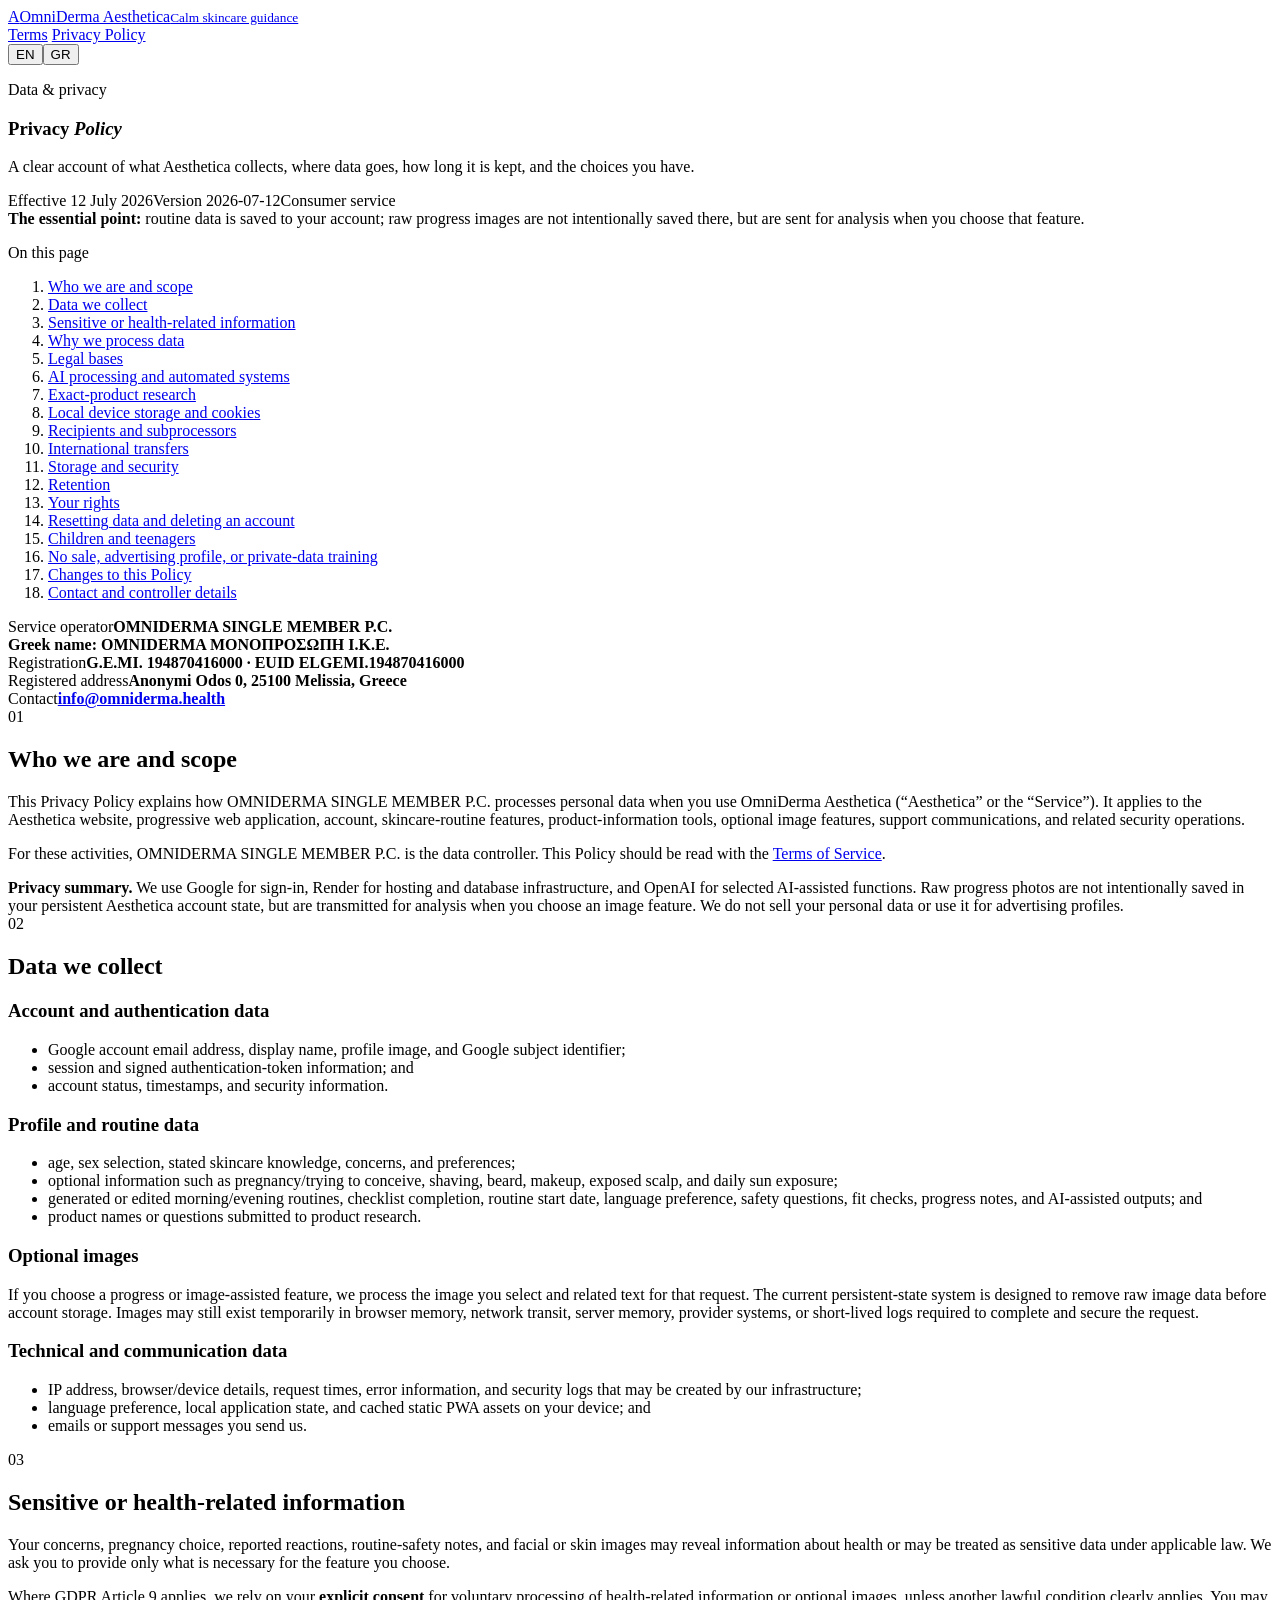
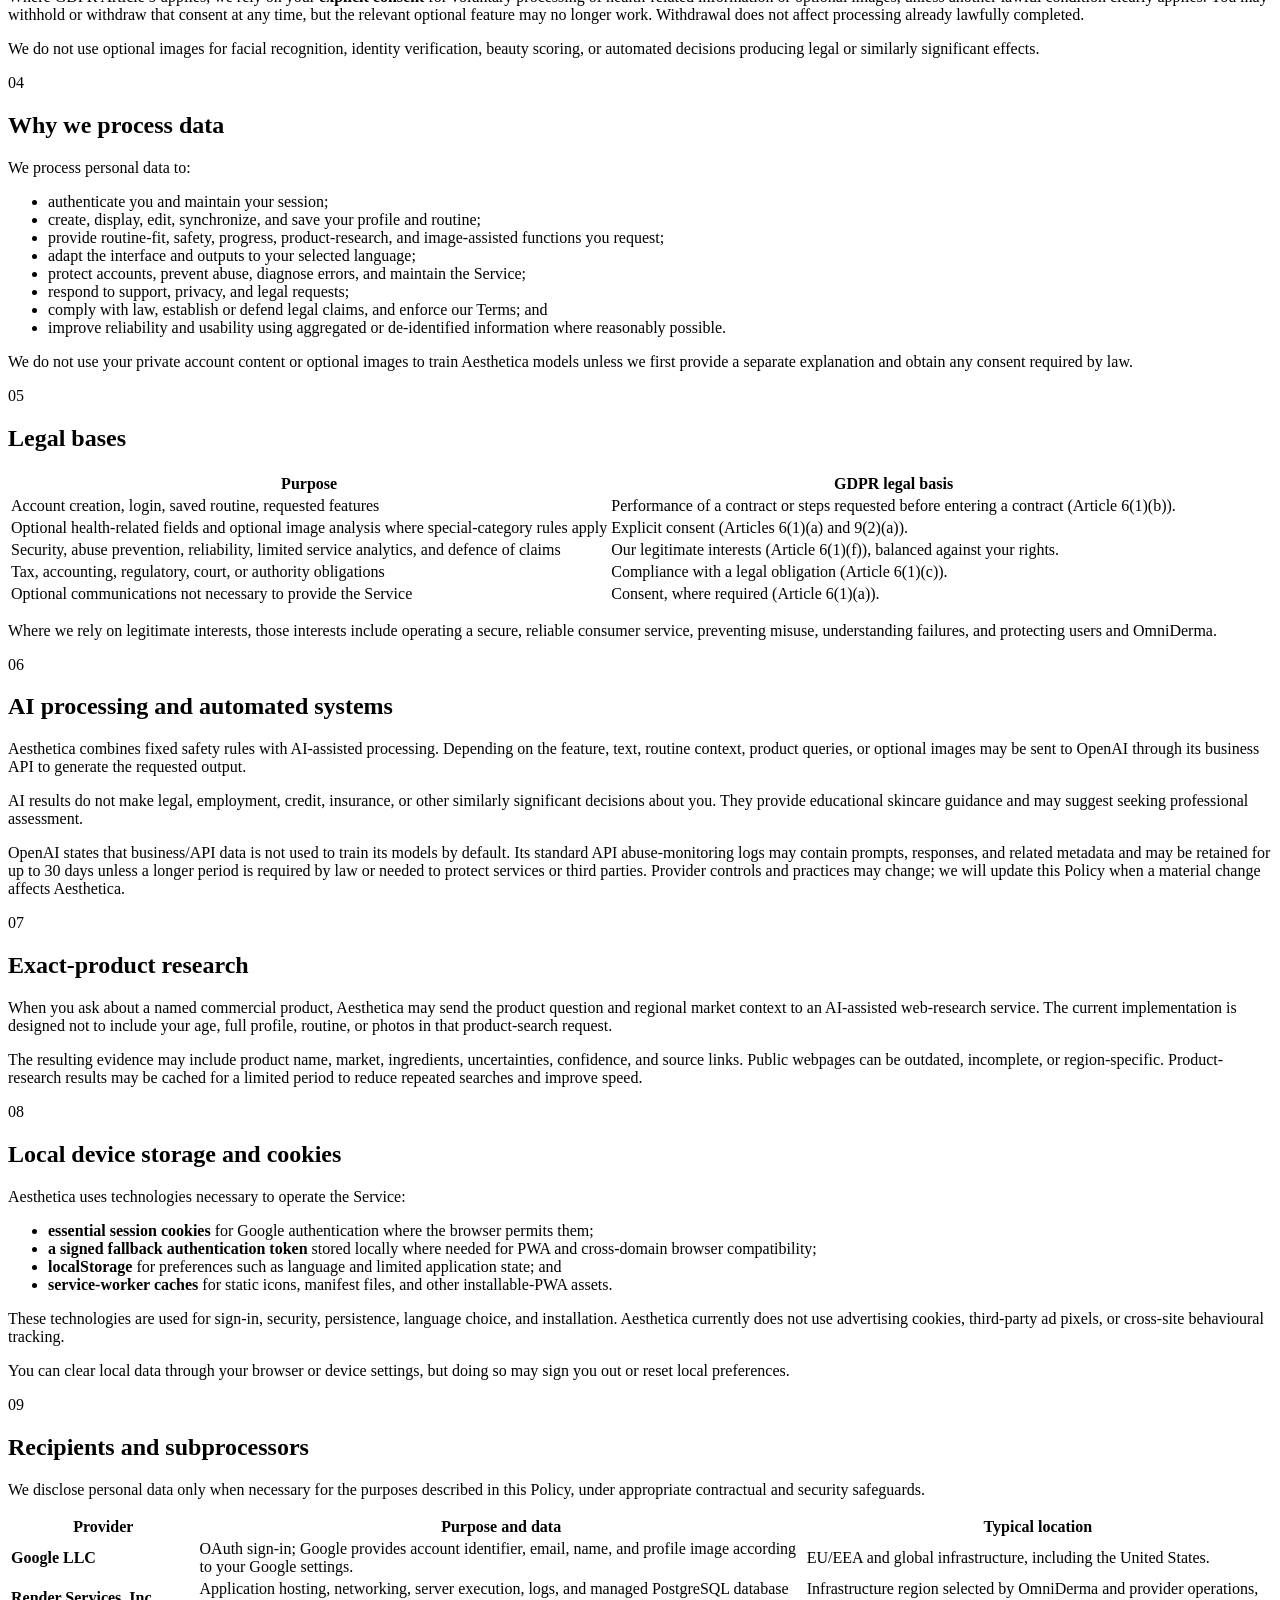
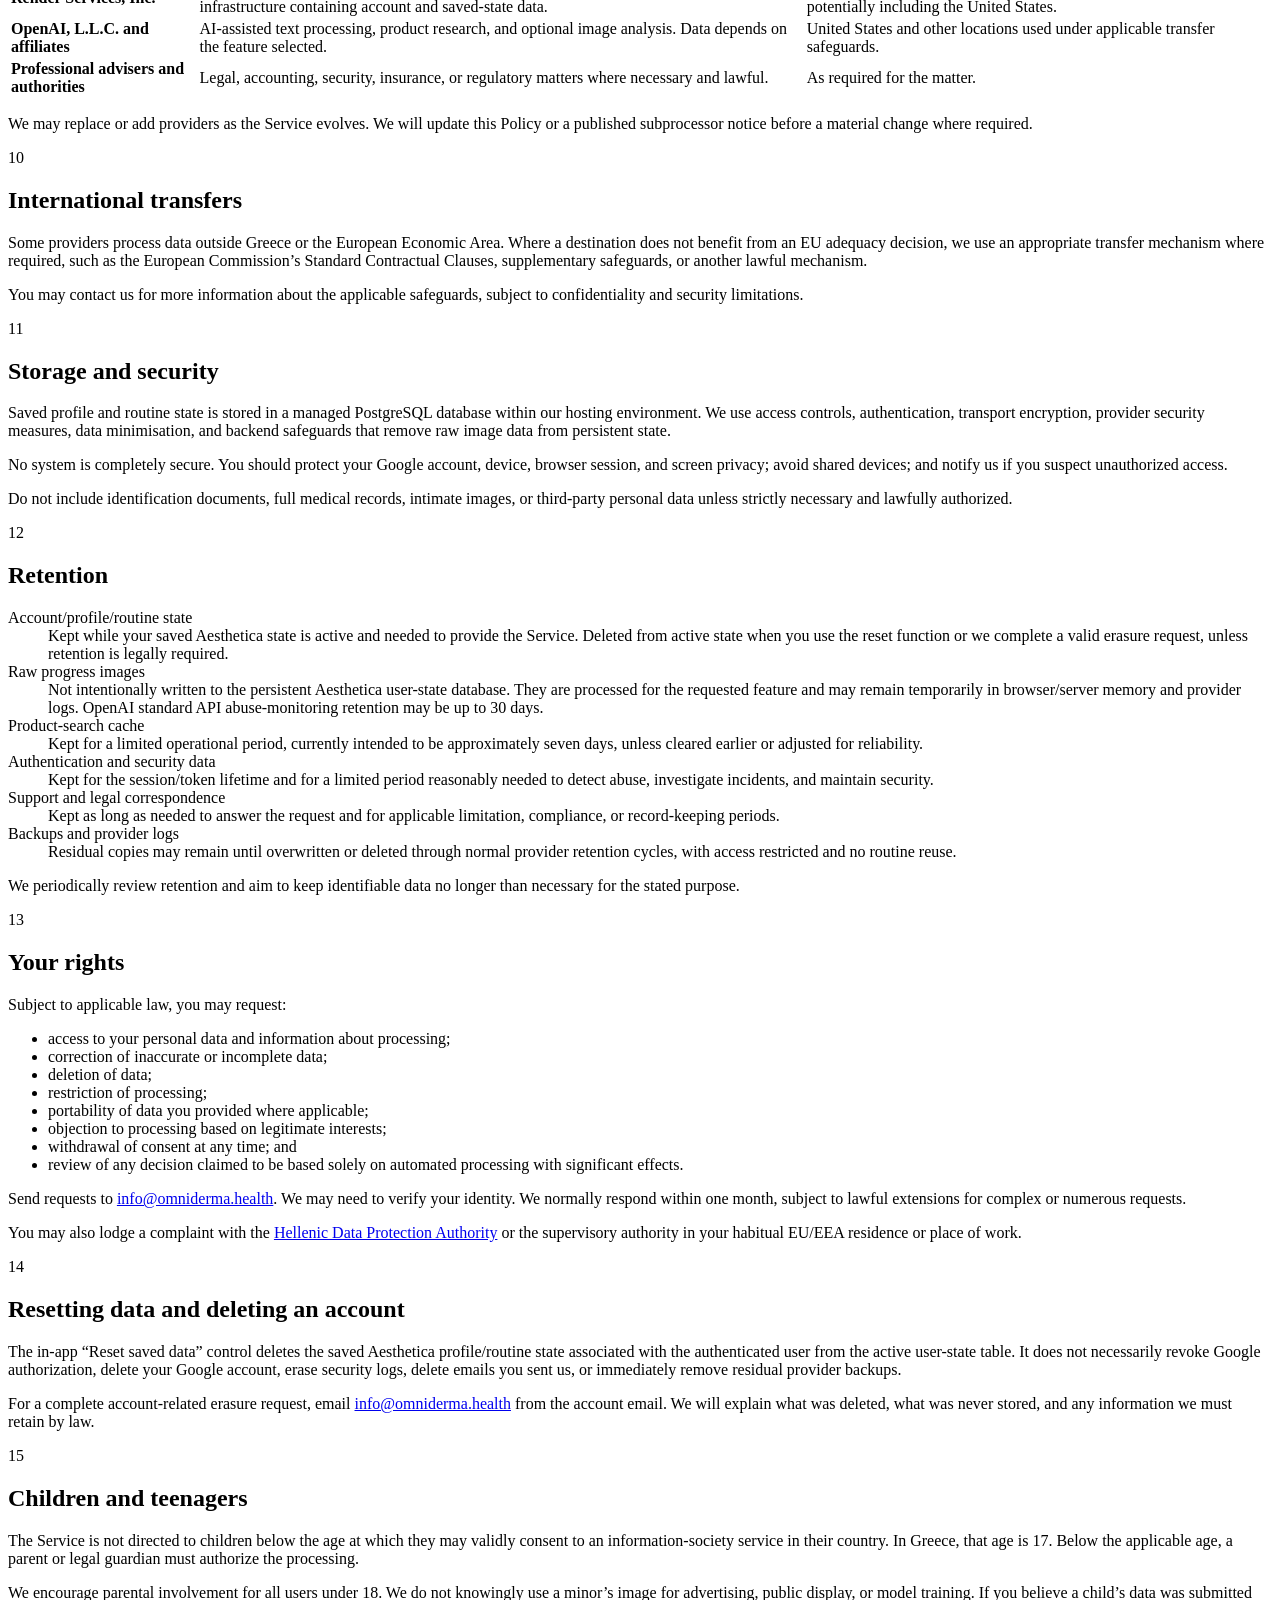
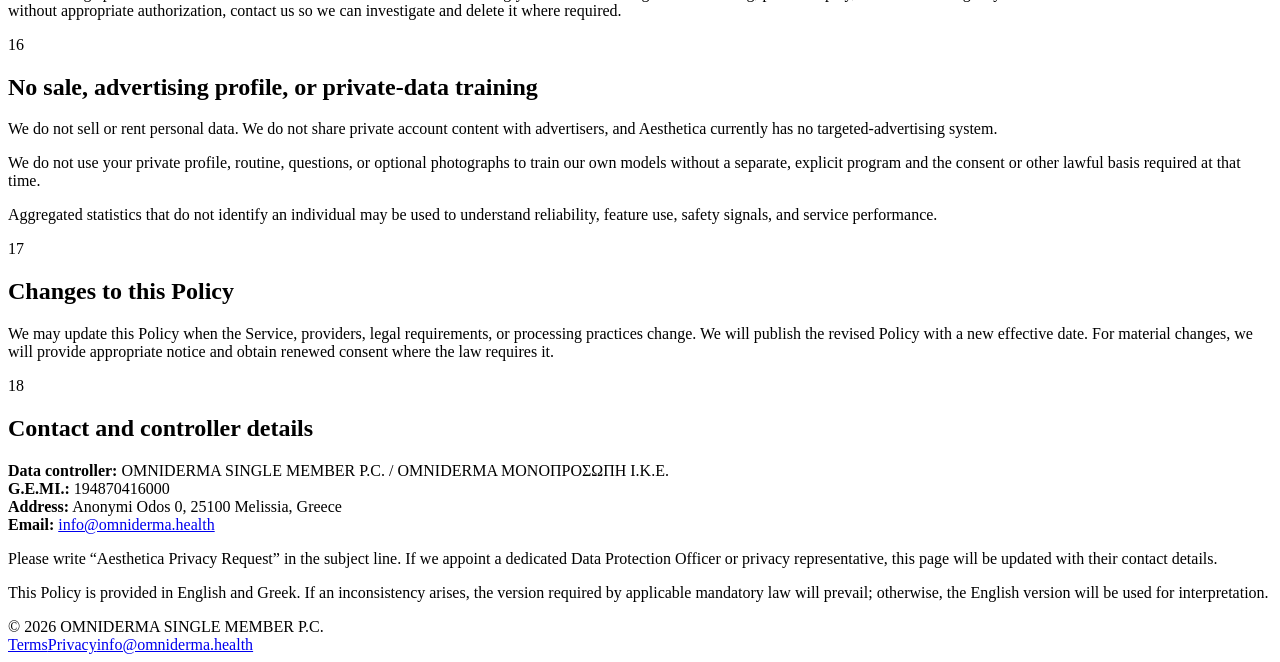
==== commit eb0ed95b: "15 to 17" ====
--- a/public/privacy/index.html
+++ b/public/privacy/index.html
@@ -147,7 +147,7 @@
 <p>For a complete account-related erasure request, email <a href="mailto:info@omniderma.health">info@omniderma.health</a> from the account email. We will explain what was deleted, what was never stored, and any information we must retain by law.</p>
 </section>
 <section class="legal-section" id="en-section-15"><div class="section-number">15</div><h2>Children and teenagers</h2>
-<p>The Service is not directed to children below the age at which they may validly consent to an information-society service in their country. In Greece, that age is 15. Below the applicable age, a parent or legal guardian must authorize the processing.</p>
+<p>The Service is not directed to children below the age at which they may validly consent to an information-society service in their country. In Greece, that age is 17. Below the applicable age, a parent or legal guardian must authorize the processing.</p>
 <p>We encourage parental involvement for all users under 18. We do not knowingly use a minor’s image for advertising, public display, or model training. If you believe a child’s data was submitted without appropriate authorization, contact us so we can investigate and delete it where required.</p>
 </section>
 <section class="legal-section" id="en-section-16"><div class="section-number">16</div><h2>No sale, advertising profile, or private-data training</h2>
@@ -268,7 +268,7 @@
 <p>Για πλήρες αίτημα διαγραφής που αφορά τον λογαριασμό, στείλτε email στο <a href="mailto:info@omniderma.health">info@omniderma.health</a> από τη διεύθυνση λογαριασμού. Θα εξηγήσουμε τι διαγράφηκε, τι δεν είχε αποθηκευτεί και τι υποχρεούμαστε να διατηρήσουμε.</p>
 </section>
 <section class="legal-section" id="el-section-15"><div class="section-number">15</div><h2>Παιδιά και έφηβοι</h2>
-<p>Η Υπηρεσία δεν απευθύνεται σε παιδιά κάτω από την ηλικία έγκυρης συγκατάθεσης για υπηρεσία της κοινωνίας της πληροφορίας στη χώρα τους. Στην Ελλάδα η ηλικία είναι 15. Κάτω από το όριο, γονέας ή νόμιμος κηδεμόνας πρέπει να εξουσιοδοτήσει την επεξεργασία.</p>
+<p>Η Υπηρεσία δεν απευθύνεται σε παιδιά κάτω από την ηλικία έγκυρης συγκατάθεσης για υπηρεσία της κοινωνίας της πληροφορίας στη χώρα τους. Στην Ελλάδα η ηλικία είναι 17. Κάτω από το όριο, γονέας ή νόμιμος κηδεμόνας πρέπει να εξουσιοδοτήσει την επεξεργασία.</p>
 <p>Ενθαρρύνουμε γονική συμμετοχή για όλους κάτω των 18. Δεν χρησιμοποιούμε εν γνώσει μας εικόνα ανηλίκου για διαφήμιση, δημόσια προβολή ή εκπαίδευση μοντέλων. Εάν πιστεύετε ότι δεδομένα παιδιού υποβλήθηκαν χωρίς κατάλληλη άδεια, επικοινωνήστε για διερεύνηση και διαγραφή όπου απαιτείται.</p>
 </section>
 <section class="legal-section" id="el-section-16"><div class="section-number">16</div><h2>Καμία πώληση, διαφημιστικό προφίλ ή εκπαίδευση με ιδιωτικά δεδομένα</h2>
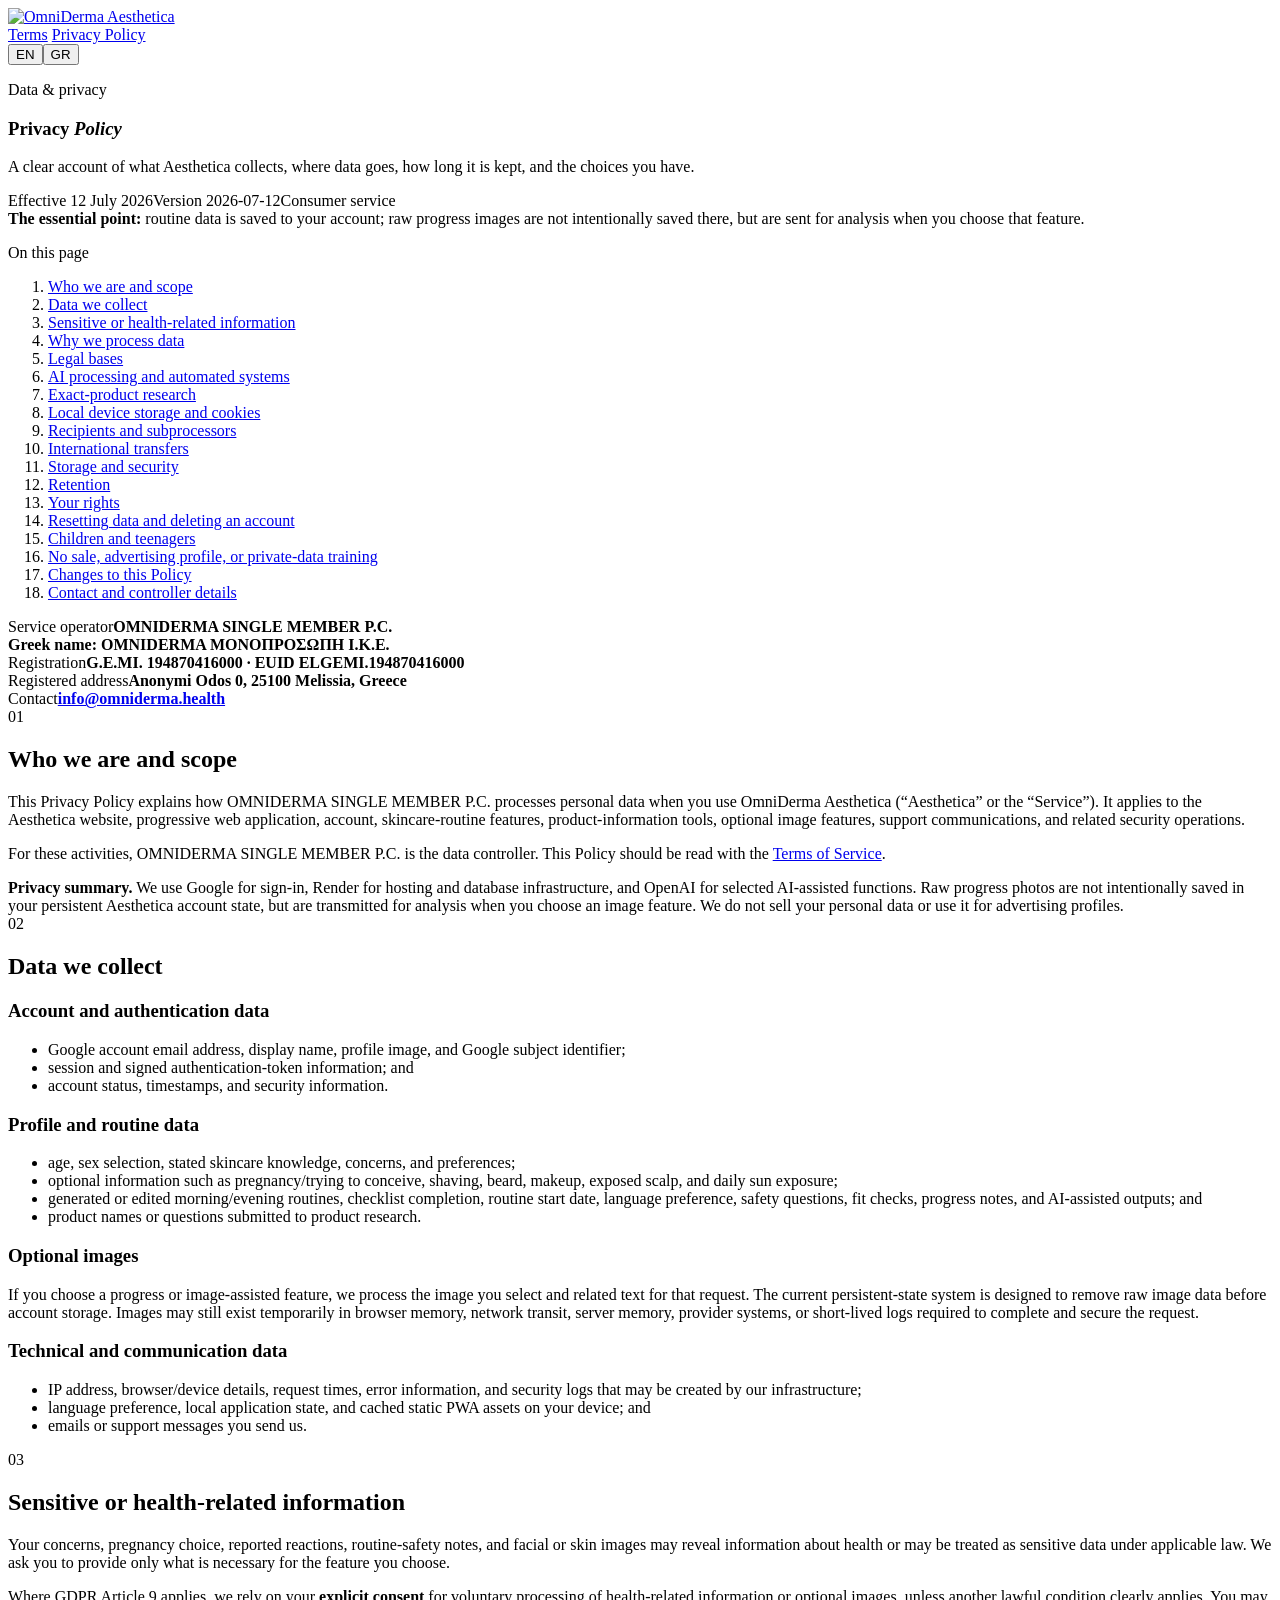
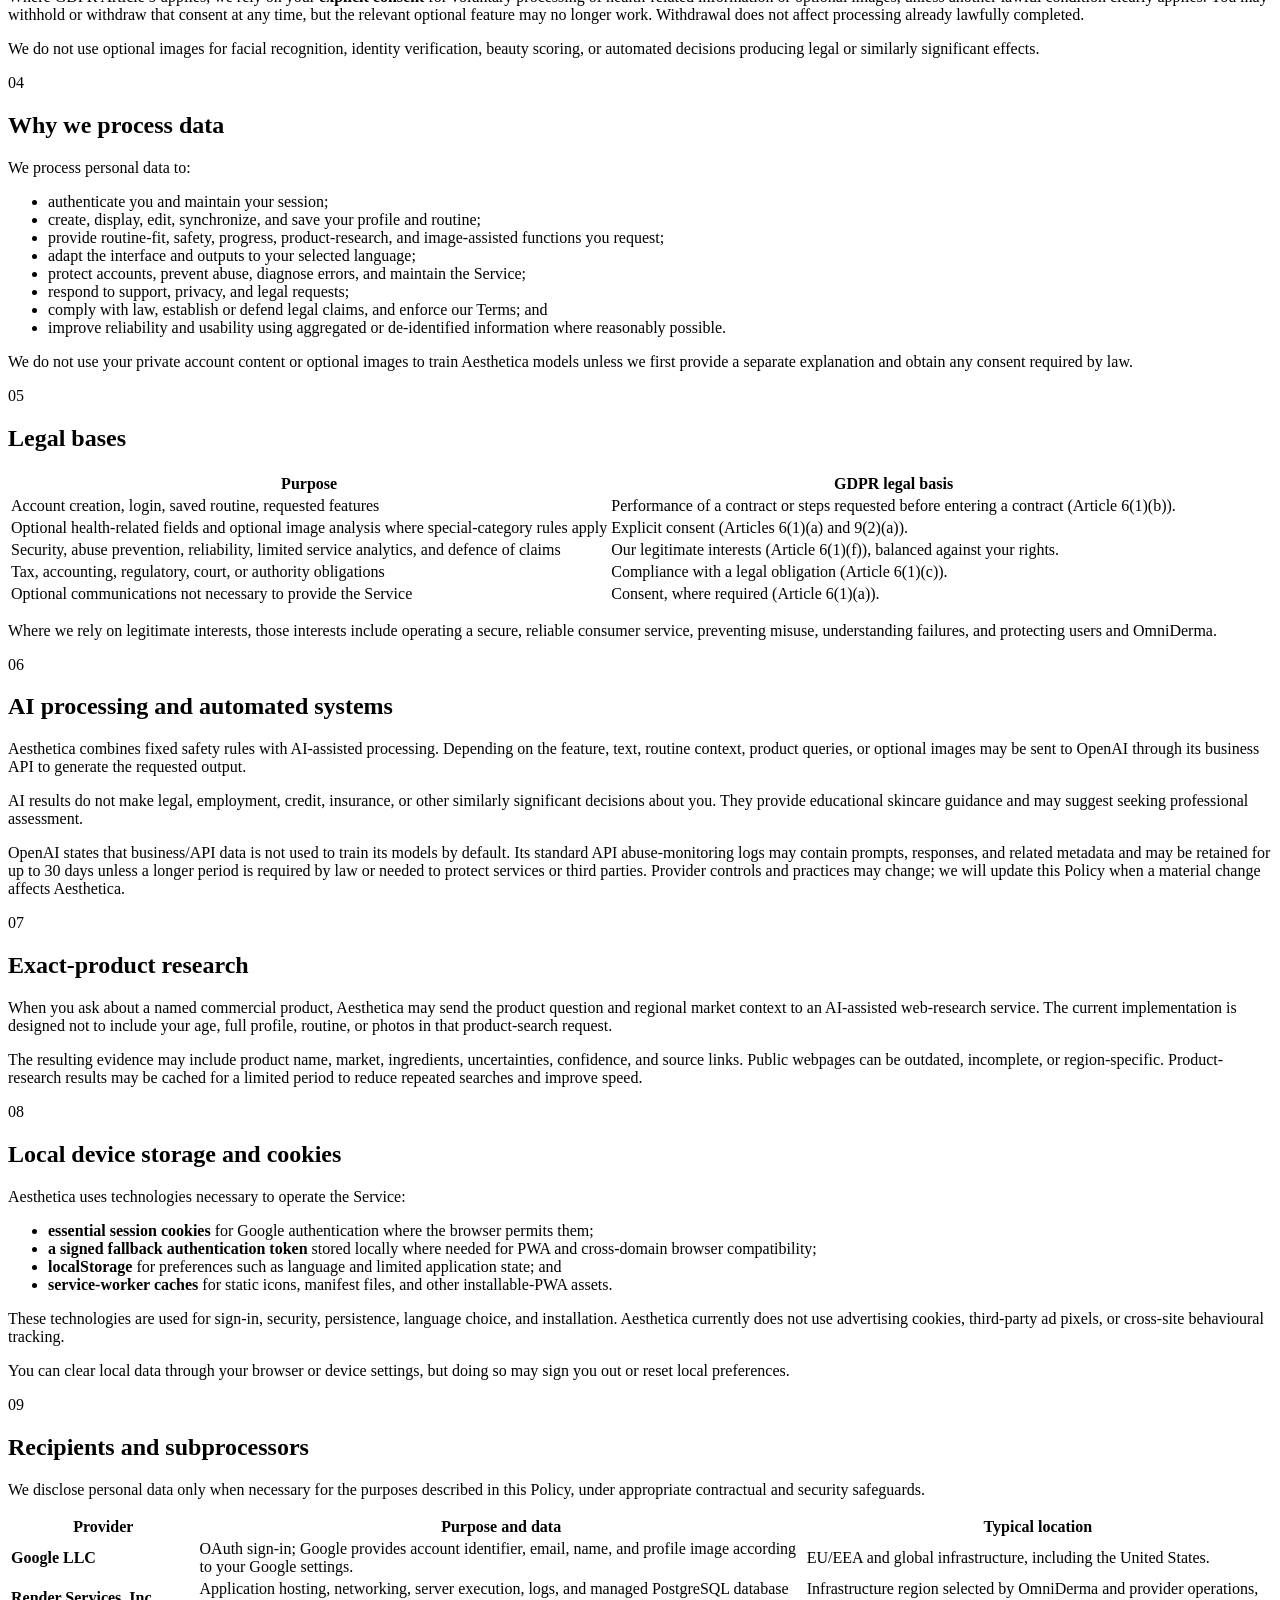
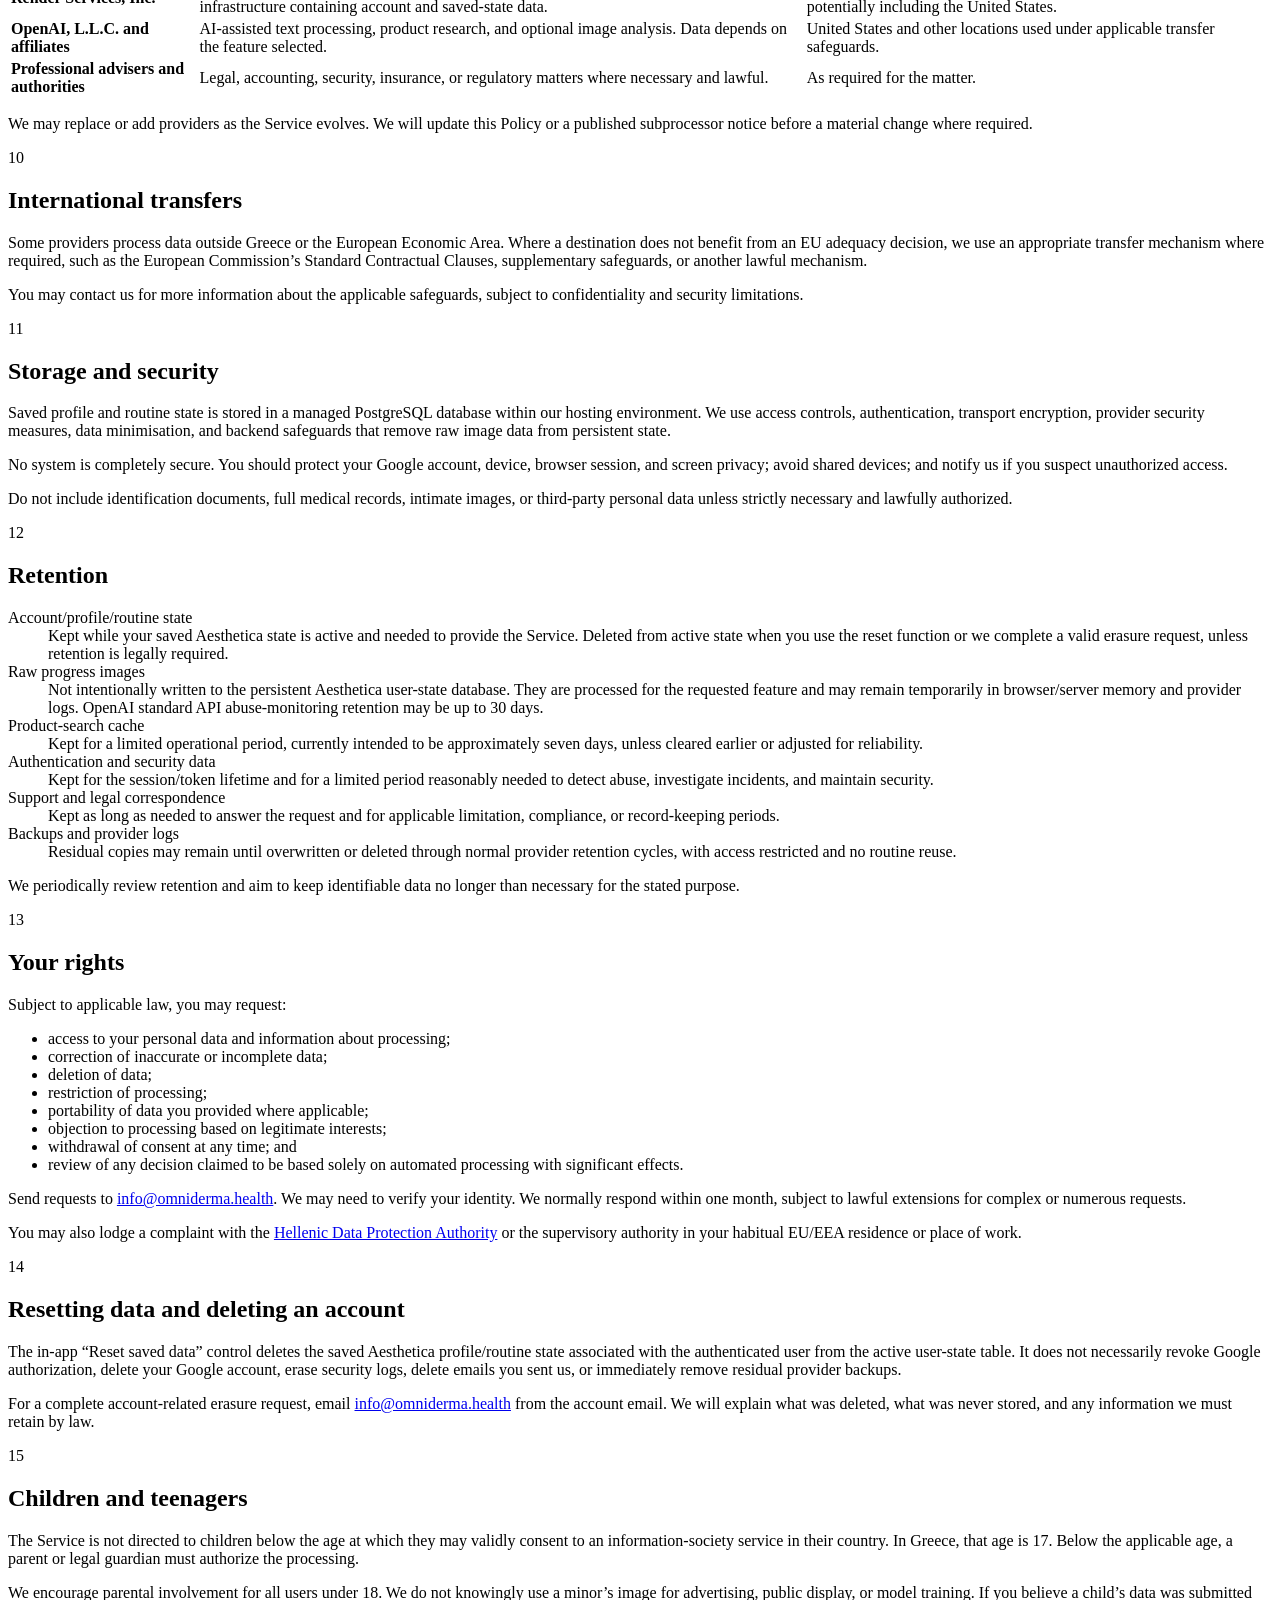
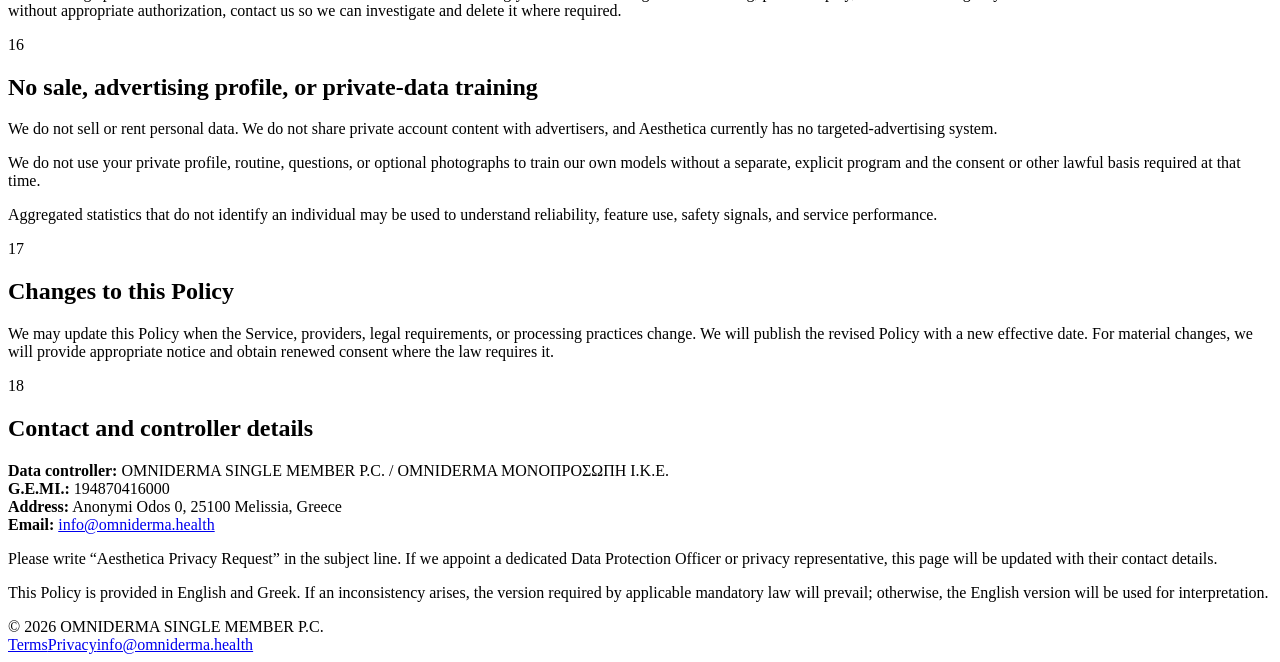
==== commit b438dfc4: "Build complete Aesthetica landing page" ====
--- a/public/privacy/index.html
+++ b/public/privacy/index.html
@@ -8,11 +8,12 @@
   <title>OmniDerma Aesthetica — Privacy Policy</title>
   <meta name="description" content="Privacy Policy for OmniDerma Aesthetica, including Google sign-in, saved routines, optional images, Render hosting, and OpenAI processing.">
   <link rel="canonical" href="https://omniderma-aesthetica.com/privacy/">
-  <link rel="stylesheet" href="/assets/legal.css">
+  <link rel="icon" type="image/png" href="/assets/brand/aesthetica-icon.png">
+  <link rel="stylesheet" href="/assets/legal.css?v=3">
 </head>
 <body data-title-en="OmniDerma Aesthetica — Privacy Policy" data-title-el="OmniDerma Aesthetica — Πολιτική Απορρήτου" data-language="en">
 <header class="site-header"><div class="header-inner">
-  <a class="brand" href="/" aria-label="OmniDerma Aesthetica home"><span class="brand-mark" aria-hidden="true">A</span><span>OmniDerma Aesthetica<small>Calm skincare guidance</small></span></a>
+  <a class="brand" href="/" aria-label="OmniDerma Aesthetica home"><img class="brand-logo" src="/assets/brand/aesthetica-logo.png" alt="OmniDerma Aesthetica"></a>
   <div class="header-actions">
     <a class="page-link" href="/terms/" data-copy-en="Terms" data-copy-el="Όροι">Terms</a>
     <a class="page-link" href="/privacy/" aria-current="page" data-copy-en="Privacy Policy" data-copy-el="Πολιτική Απορρήτου">Privacy Policy</a>
@@ -289,4 +290,4 @@
 </main>
 <footer class="site-footer"><div class="footer-inner"><div>© 2026 OMNIDERMA SINGLE MEMBER P.C.</div><div class="footer-links"><a href="/terms/" data-copy-en="Terms" data-copy-el="Όροι">Terms</a><a href="/privacy/" data-copy-en="Privacy" data-copy-el="Απόρρητο">Privacy</a><a href="mailto:info@omniderma.health">info@omniderma.health</a></div></div></footer>
 <script src="/assets/legal.js" defer></script>
-</body></html>+</body></html>
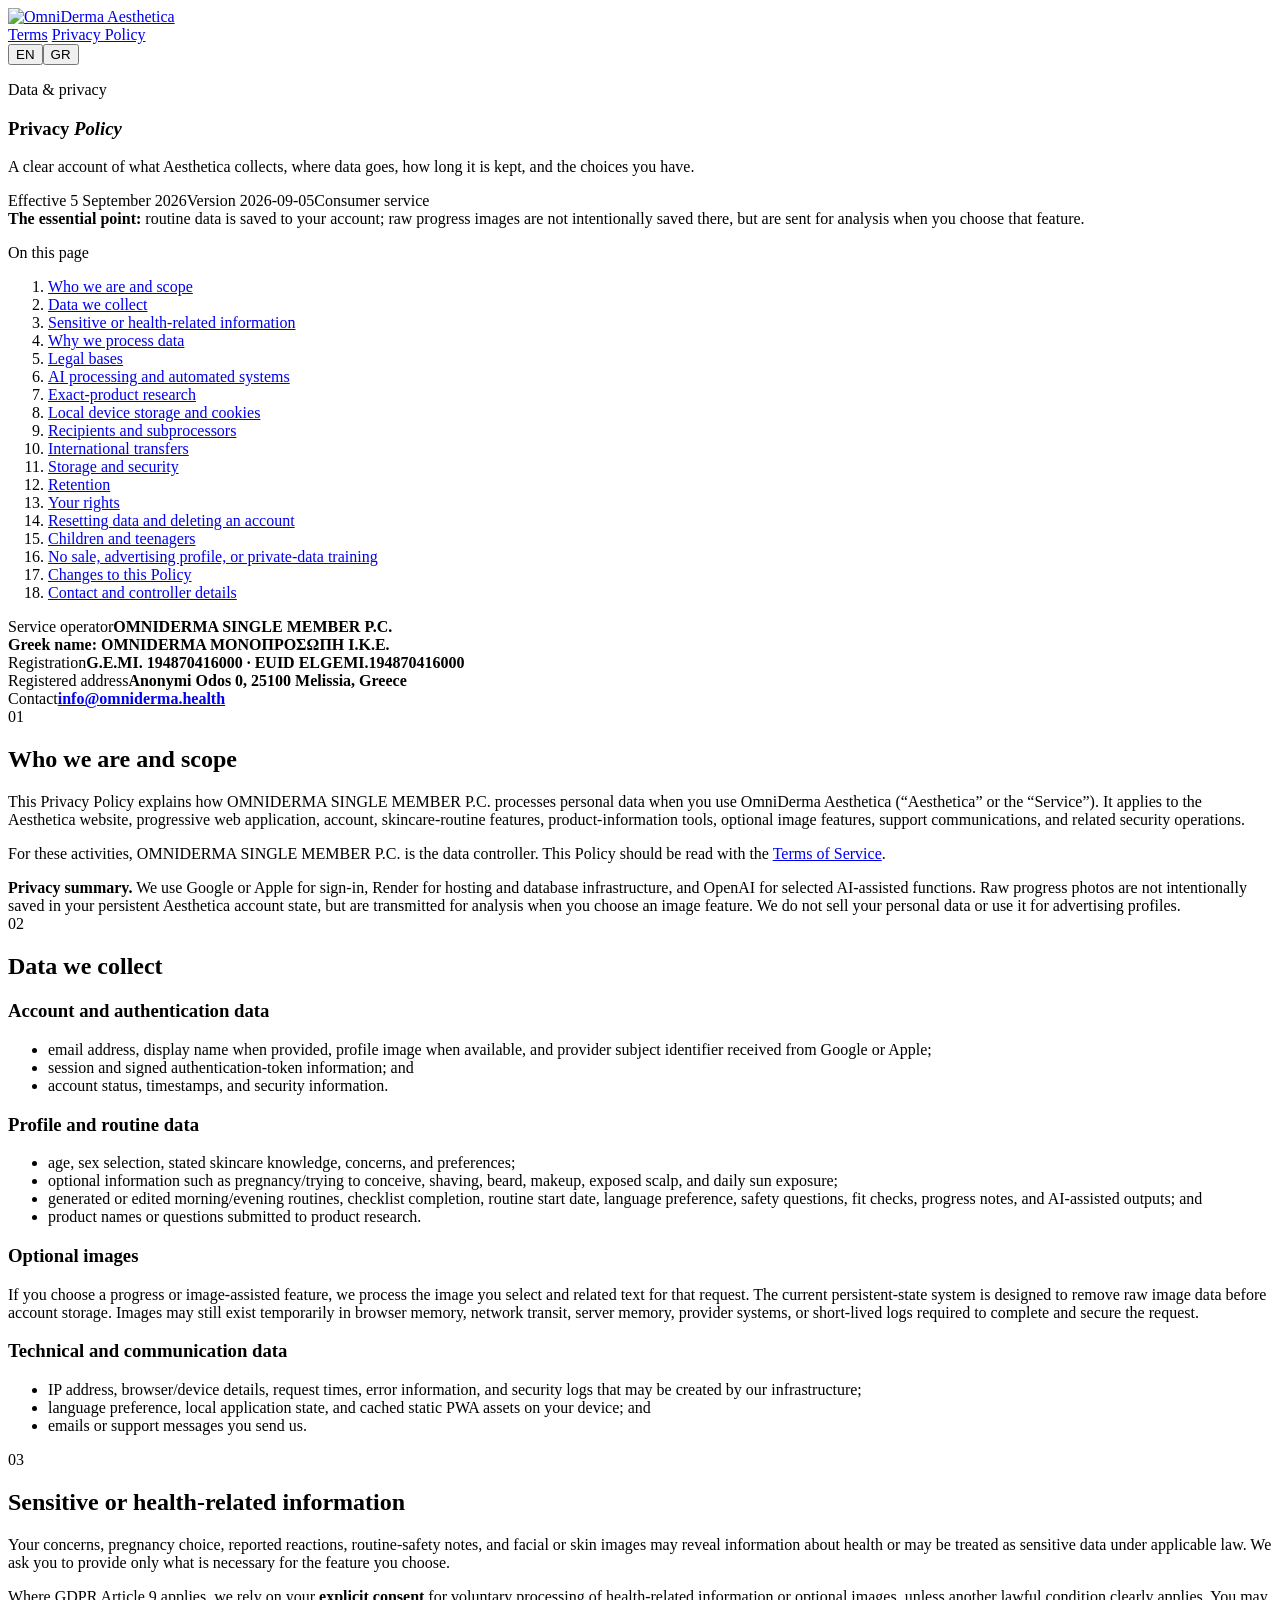
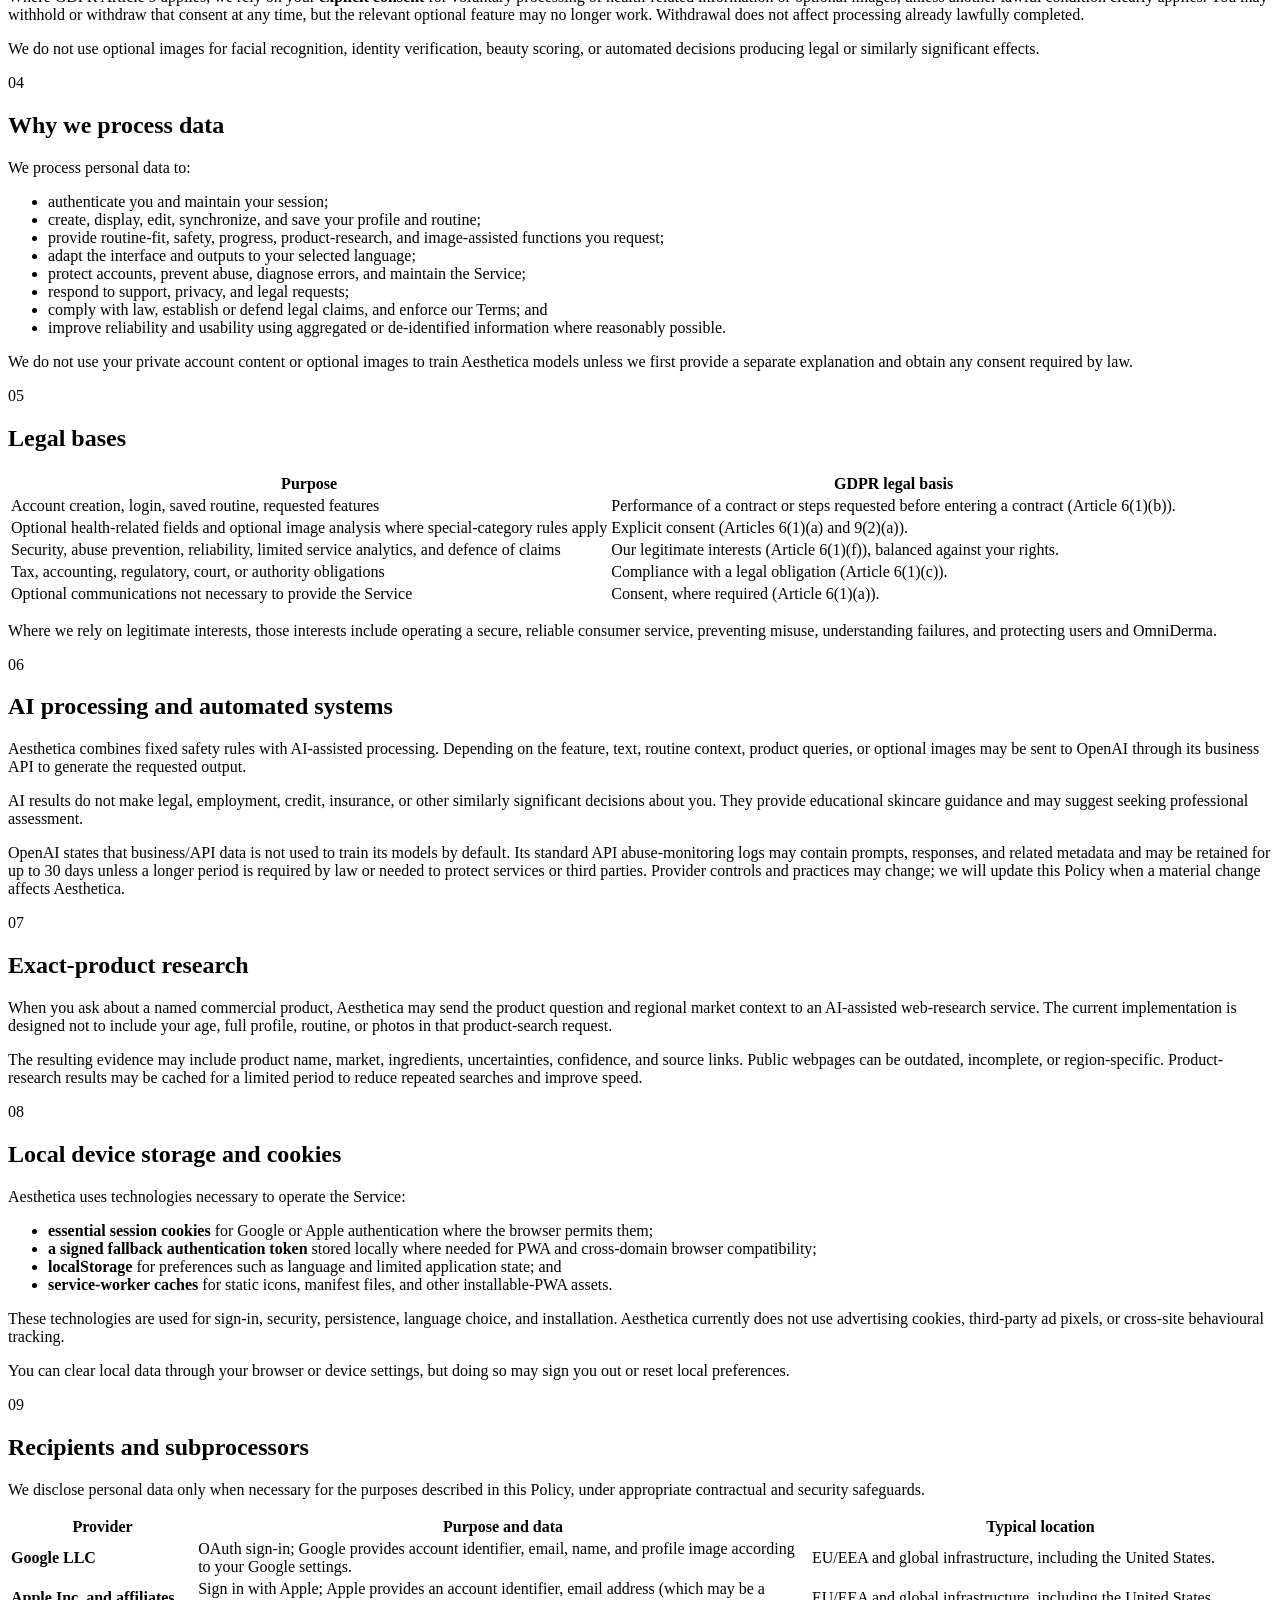
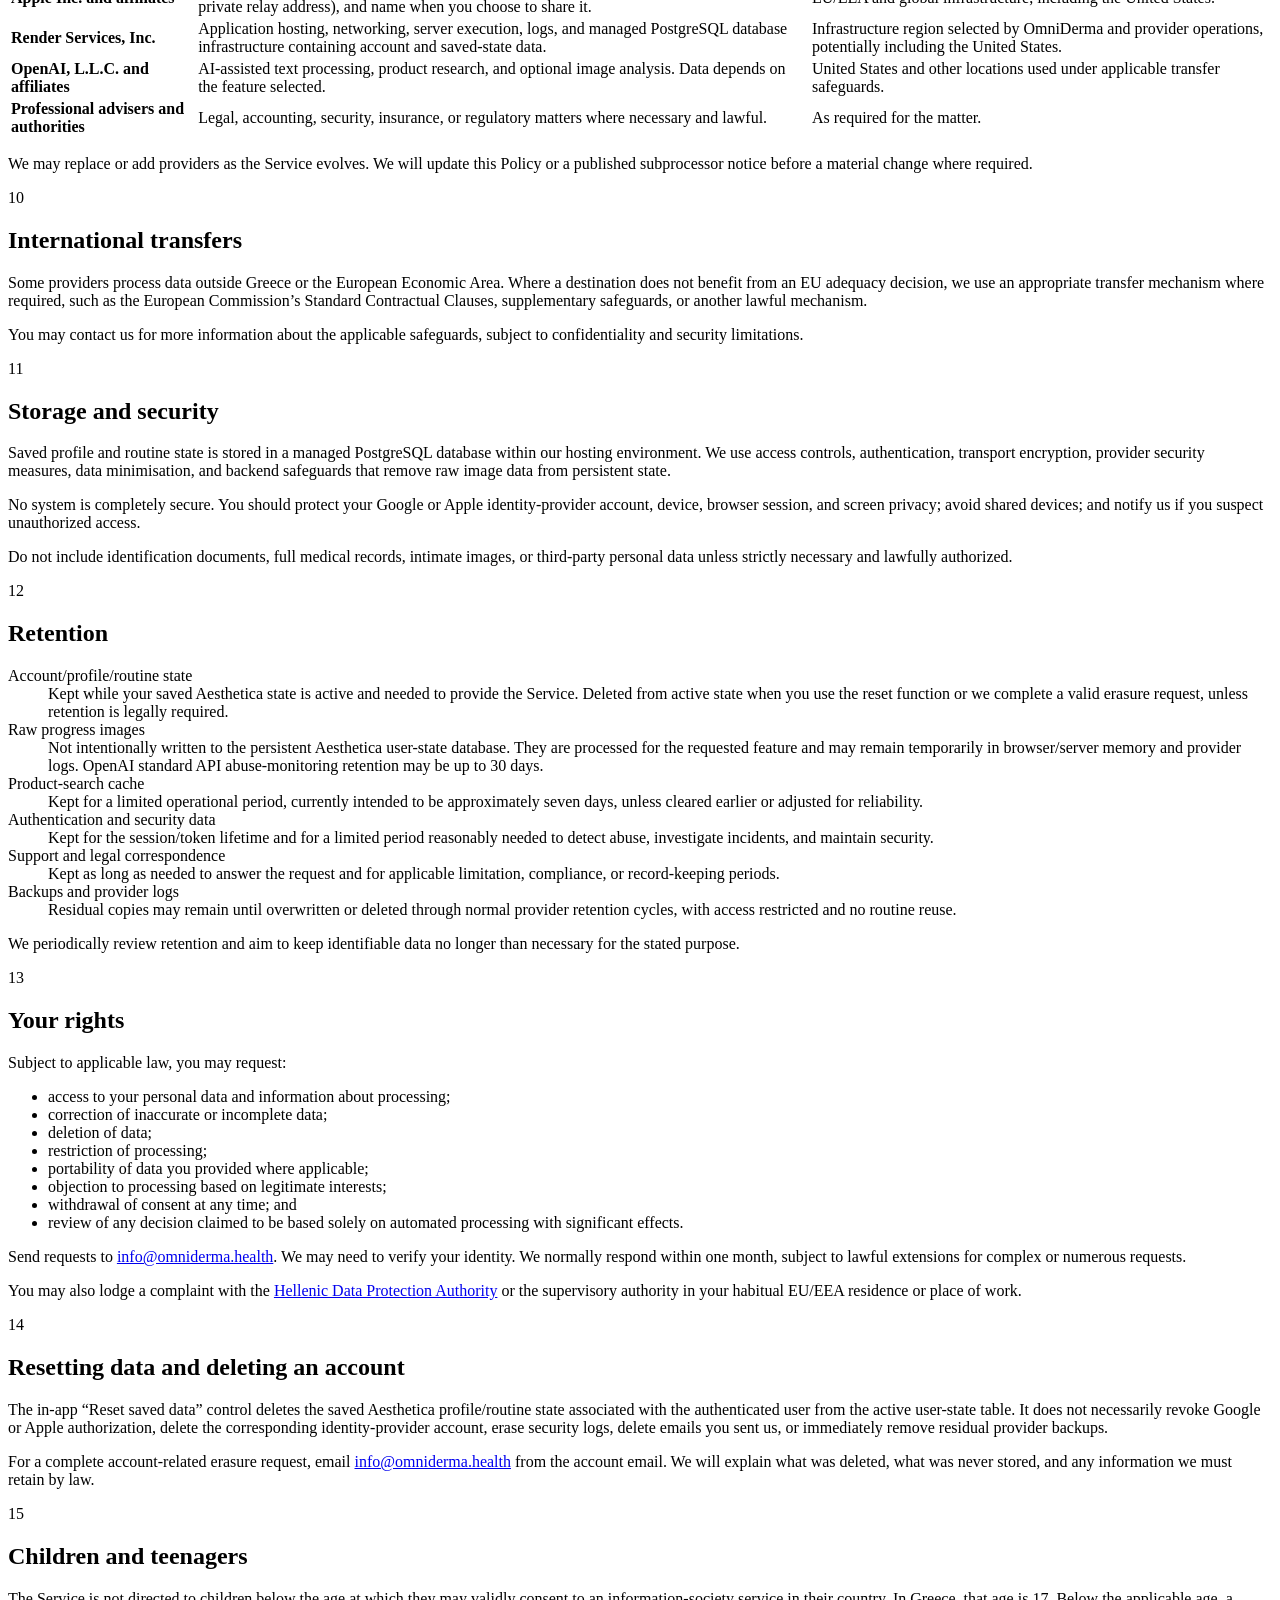
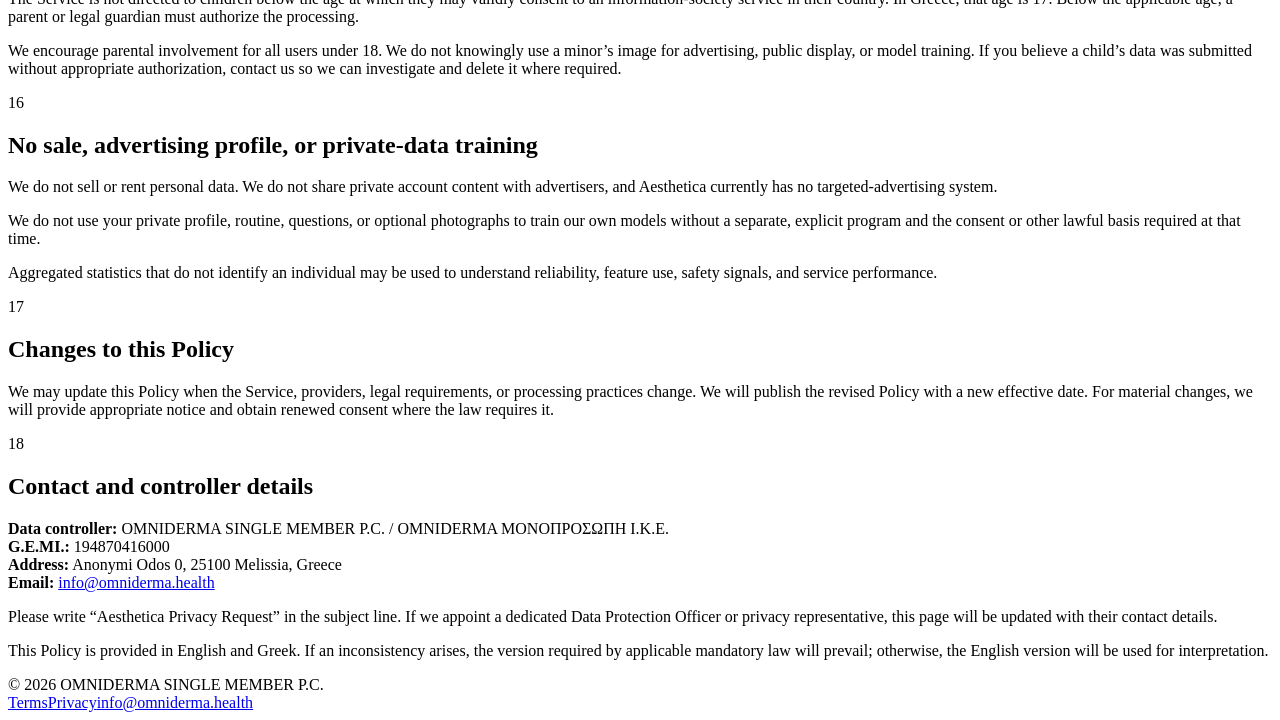
==== commit de8ca03a: "Update legal pages for Sign in with Apple" ====
--- a/public/privacy/index.html
+++ b/public/privacy/index.html
@@ -6,7 +6,7 @@
   <meta name="color-scheme" content="light">
   <meta name="theme-color" content="#fff9fb">
   <title>OmniDerma Aesthetica — Privacy Policy</title>
-  <meta name="description" content="Privacy Policy for OmniDerma Aesthetica, including Google sign-in, saved routines, optional images, Render hosting, and OpenAI processing.">
+  <meta name="description" content="Privacy Policy for OmniDerma Aesthetica, including Google and Apple sign-in, saved routines, optional images, Render hosting, and OpenAI processing.">
   <link rel="canonical" href="https://omniderma-aesthetica.com/privacy/">
   <link rel="icon" type="image/png" href="/assets/brand/aesthetica-icon.png">
   <link rel="stylesheet" href="/assets/legal.css?v=3">
@@ -22,8 +22,8 @@
 </div></header>
 <main>
 <section class="hero">
-  <article data-language="en"><p class="eyebrow">Data & privacy</p><h1>Privacy <em>Policy</em></h1><p class="hero-lead">A clear account of what Aesthetica collects, where data goes, how long it is kept, and the choices you have.</p><div class="hero-meta"><span class="meta-chip">Effective 12 July 2026</span><span class="meta-chip">Version 2026-07-12</span><span class="meta-chip">Consumer service</span></div><div class="summary-box"><strong>The essential point:</strong> routine data is saved to your account; raw progress images are not intentionally saved there, but are sent for analysis when you choose that feature.</div></article>
-  <article data-language="el" hidden><p class="eyebrow">Δεδομένα & απόρρητο</p><h1>Πολιτική Απορρήτου</h1><p class="hero-lead">Σαφής ενημέρωση για τα δεδομένα που συλλέγει το Aesthetica, πού διαβιβάζονται, πόσο διατηρούνται και ποιες επιλογές έχετε.</p><div class="hero-meta"><span class="meta-chip">Ισχύς από 12 Ιουλίου 2026</span><span class="meta-chip">Έκδοση 2026-07-12</span><span class="meta-chip">Καταναλωτική υπηρεσία</span></div><div class="summary-box"><strong>Το βασικό σημείο:</strong> τα δεδομένα ρουτίνας αποθηκεύονται στον λογαριασμό· οι ακατέργαστες εικόνες προόδου δεν αποθηκεύονται σκόπιμα εκεί, αλλά αποστέλλονται για ανάλυση όταν επιλέγετε τη λειτουργία.</div></article>
+  <article data-language="en"><p class="eyebrow">Data & privacy</p><h1>Privacy <em>Policy</em></h1><p class="hero-lead">A clear account of what Aesthetica collects, where data goes, how long it is kept, and the choices you have.</p><div class="hero-meta"><span class="meta-chip">Effective 5 September 2026</span><span class="meta-chip">Version 2026-09-05</span><span class="meta-chip">Consumer service</span></div><div class="summary-box"><strong>The essential point:</strong> routine data is saved to your account; raw progress images are not intentionally saved there, but are sent for analysis when you choose that feature.</div></article>
+  <article data-language="el" hidden><p class="eyebrow">Δεδομένα & απόρρητο</p><h1>Πολιτική Απορρήτου</h1><p class="hero-lead">Σαφής ενημέρωση για τα δεδομένα που συλλέγει το Aesthetica, πού διαβιβάζονται, πόσο διατηρούνται και ποιες επιλογές έχετε.</p><div class="hero-meta"><span class="meta-chip">Ισχύς από 5 Σεπτεμβρίου 2026</span><span class="meta-chip">Έκδοση 2026-09-05</span><span class="meta-chip">Καταναλωτική υπηρεσία</span></div><div class="summary-box"><strong>Το βασικό σημείο:</strong> τα δεδομένα ρουτίνας αποθηκεύονται στον λογαριασμό· οι ακατέργαστες εικόνες προόδου δεν αποθηκεύονται σκόπιμα εκεί, αλλά αποστέλλονται για ανάλυση όταν επιλέγετε τη λειτουργία.</div></article>
 </section>
 <section class="layout">
   <nav class="toc" aria-label="Document sections">
@@ -46,11 +46,11 @@
     <div data-language="en"><section class="legal-section" id="en-section-1"><div class="section-number">01</div><h2>Who we are and scope</h2>
 <p>This Privacy Policy explains how OMNIDERMA SINGLE MEMBER P.C. processes personal data when you use OmniDerma Aesthetica (“Aesthetica” or the “Service”). It applies to the Aesthetica website, progressive web application, account, skincare-routine features, product-information tools, optional image features, support communications, and related security operations.</p>
 <p>For these activities, OMNIDERMA SINGLE MEMBER P.C. is the data controller. This Policy should be read with the <a href="/terms/">Terms of Service</a>.</p>
-<div class="callout"><strong>Privacy summary.</strong> We use Google for sign-in, Render for hosting and database infrastructure, and OpenAI for selected AI-assisted functions. Raw progress photos are not intentionally saved in your persistent Aesthetica account state, but are transmitted for analysis when you choose an image feature. We do not sell your personal data or use it for advertising profiles.</div>
+<div class="callout"><strong>Privacy summary.</strong> We use Google or Apple for sign-in, Render for hosting and database infrastructure, and OpenAI for selected AI-assisted functions. Raw progress photos are not intentionally saved in your persistent Aesthetica account state, but are transmitted for analysis when you choose an image feature. We do not sell your personal data or use it for advertising profiles.</div>
 </section>
 <section class="legal-section" id="en-section-2"><div class="section-number">02</div><h2>Data we collect</h2>
 <h3>Account and authentication data</h3>
-<ul><li>Google account email address, display name, profile image, and Google subject identifier;</li><li>session and signed authentication-token information; and</li><li>account status, timestamps, and security information.</li></ul>
+<ul><li>email address, display name when provided, profile image when available, and provider subject identifier received from Google or Apple;</li><li>session and signed authentication-token information; and</li><li>account status, timestamps, and security information.</li></ul>
 <h3>Profile and routine data</h3>
 <ul><li>age, sex selection, stated skincare knowledge, concerns, and preferences;</li><li>optional information such as pregnancy/trying to conceive, shaving, beard, makeup, exposed scalp, and daily sun exposure;</li><li>generated or edited morning/evening routines, checklist completion, routine start date, language preference, safety questions, fit checks, progress notes, and AI-assisted outputs; and</li><li>product names or questions submitted to product research.</li></ul>
 <h3>Optional images</h3>
@@ -99,7 +99,7 @@
 <section class="legal-section" id="en-section-8"><div class="section-number">08</div><h2>Local device storage and cookies</h2>
 <p>Aesthetica uses technologies necessary to operate the Service:</p>
 <ul>
-<li><strong>essential session cookies</strong> for Google authentication where the browser permits them;</li>
+<li><strong>essential session cookies</strong> for Google or Apple authentication where the browser permits them;</li>
 <li><strong>a signed fallback authentication token</strong> stored locally where needed for PWA and cross-domain browser compatibility;</li>
 <li><strong>localStorage</strong> for preferences such as language and limited application state; and</li>
 <li><strong>service-worker caches</strong> for static icons, manifest files, and other installable-PWA assets.</li>
@@ -111,6 +111,7 @@
 <p>We disclose personal data only when necessary for the purposes described in this Policy, under appropriate contractual and security safeguards.</p>
 <div class="table-wrap"><table><thead><tr><th>Provider</th><th>Purpose and data</th><th>Typical location</th></tr></thead><tbody>
 <tr><td><strong>Google LLC</strong></td><td>OAuth sign-in; Google provides account identifier, email, name, and profile image according to your Google settings.</td><td>EU/EEA and global infrastructure, including the United States.</td></tr>
+<tr><td><strong>Apple Inc. and affiliates</strong></td><td>Sign in with Apple; Apple provides an account identifier, email address (which may be a private relay address), and name when you choose to share it.</td><td>EU/EEA and global infrastructure, including the United States.</td></tr>
 <tr><td><strong>Render Services, Inc.</strong></td><td>Application hosting, networking, server execution, logs, and managed PostgreSQL database infrastructure containing account and saved-state data.</td><td>Infrastructure region selected by OmniDerma and provider operations, potentially including the United States.</td></tr>
 <tr><td><strong>OpenAI, L.L.C. and affiliates</strong></td><td>AI-assisted text processing, product research, and optional image analysis. Data depends on the feature selected.</td><td>United States and other locations used under applicable transfer safeguards.</td></tr>
 <tr><td><strong>Professional advisers and authorities</strong></td><td>Legal, accounting, security, insurance, or regulatory matters where necessary and lawful.</td><td>As required for the matter.</td></tr>
@@ -123,7 +124,7 @@
 </section>
 <section class="legal-section" id="en-section-11"><div class="section-number">11</div><h2>Storage and security</h2>
 <p>Saved profile and routine state is stored in a managed PostgreSQL database within our hosting environment. We use access controls, authentication, transport encryption, provider security measures, data minimisation, and backend safeguards that remove raw image data from persistent state.</p>
-<p>No system is completely secure. You should protect your Google account, device, browser session, and screen privacy; avoid shared devices; and notify us if you suspect unauthorized access.</p>
+<p>No system is completely secure. You should protect your Google or Apple identity-provider account, device, browser session, and screen privacy; avoid shared devices; and notify us if you suspect unauthorized access.</p>
 <p>Do not include identification documents, full medical records, intimate images, or third-party personal data unless strictly necessary and lawfully authorized.</p>
 </section>
 <section class="legal-section" id="en-section-12"><div class="section-number">12</div><h2>Retention</h2>
@@ -144,7 +145,7 @@
 <p>You may also lodge a complaint with the <a href="https://www.dpa.gr/" rel="noopener noreferrer">Hellenic Data Protection Authority</a> or the supervisory authority in your habitual EU/EEA residence or place of work.</p>
 </section>
 <section class="legal-section" id="en-section-14"><div class="section-number">14</div><h2>Resetting data and deleting an account</h2>
-<p>The in-app “Reset saved data” control deletes the saved Aesthetica profile/routine state associated with the authenticated user from the active user-state table. It does not necessarily revoke Google authorization, delete your Google account, erase security logs, delete emails you sent us, or immediately remove residual provider backups.</p>
+<p>The in-app “Reset saved data” control deletes the saved Aesthetica profile/routine state associated with the authenticated user from the active user-state table. It does not necessarily revoke Google or Apple authorization, delete the corresponding identity-provider account, erase security logs, delete emails you sent us, or immediately remove residual provider backups.</p>
 <p>For a complete account-related erasure request, email <a href="mailto:info@omniderma.health">info@omniderma.health</a> from the account email. We will explain what was deleted, what was never stored, and any information we must retain by law.</p>
 </section>
 <section class="legal-section" id="en-section-15"><div class="section-number">15</div><h2>Children and teenagers</h2>
@@ -167,11 +168,11 @@
     <div data-language="el" hidden><section class="legal-section" id="el-section-1"><div class="section-number">01</div><h2>Ποιοι είμαστε και πεδίο εφαρμογής</h2>
 <p>Η παρούσα Πολιτική Απορρήτου εξηγεί πώς η OMNIDERMA ΜΟΝΟΠΡΟΣΩΠΗ Ι.Κ.Ε. επεξεργάζεται προσωπικά δεδομένα όταν χρησιμοποιείτε το OmniDerma Aesthetica («Aesthetica» ή «Υπηρεσία»). Εφαρμόζεται στον ιστότοπο, την PWA, τον λογαριασμό, τις λειτουργίες ρουτίνας περιποίησης, τα εργαλεία πληροφοριών προϊόντων, τις προαιρετικές λειτουργίες εικόνας, την επικοινωνία υποστήριξης και τις συναφείς λειτουργίες ασφάλειας.</p>
 <p>Για τις δραστηριότητες αυτές, η OMNIDERMA ΜΟΝΟΠΡΟΣΩΠΗ Ι.Κ.Ε. είναι ο υπεύθυνος επεξεργασίας. Η Πολιτική πρέπει να διαβάζεται μαζί με τους <a href="/terms/">Όρους Χρήσης</a>.</p>
-<div class="callout"><strong>Σύνοψη απορρήτου.</strong> Χρησιμοποιούμε Google για σύνδεση, Render για φιλοξενία και υποδομή βάσης δεδομένων και OpenAI για επιλεγμένες λειτουργίες AI. Οι ακατέργαστες φωτογραφίες προόδου δεν αποθηκεύονται σκόπιμα στη μόνιμη κατάσταση του λογαριασμού Aesthetica, αλλά διαβιβάζονται για ανάλυση όταν επιλέγετε λειτουργία εικόνας. Δεν πωλούμε προσωπικά δεδομένα και δεν δημιουργούμε διαφημιστικά προφίλ.</div>
+<div class="callout"><strong>Σύνοψη απορρήτου.</strong> Χρησιμοποιούμε Google ή Apple για σύνδεση, Render για φιλοξενία και υποδομή βάσης δεδομένων και OpenAI για επιλεγμένες λειτουργίες AI. Οι ακατέργαστες φωτογραφίες προόδου δεν αποθηκεύονται σκόπιμα στη μόνιμη κατάσταση του λογαριασμού Aesthetica, αλλά διαβιβάζονται για ανάλυση όταν επιλέγετε λειτουργία εικόνας. Δεν πωλούμε προσωπικά δεδομένα και δεν δημιουργούμε διαφημιστικά προφίλ.</div>
 </section>
 <section class="legal-section" id="el-section-2"><div class="section-number">02</div><h2>Δεδομένα που συλλέγουμε</h2>
 <h3>Δεδομένα λογαριασμού και αυθεντικοποίησης</h3>
-<ul><li>διεύθυνση email Google, εμφανιζόμενο όνομα, εικόνα προφίλ και αναγνωριστικό Google subject·</li><li>πληροφορίες συνεδρίας και υπογεγραμμένου token αυθεντικοποίησης· και</li><li>κατάσταση λογαριασμού, χρονικές σημάνσεις και πληροφορίες ασφάλειας.</li></ul>
+<ul><li>διεύθυνση email, εμφανιζόμενο όνομα όταν παρέχεται, εικόνα προφίλ όταν είναι διαθέσιμη και αναγνωριστικό subject παρόχου που λαμβάνεται από Google ή Apple·</li><li>πληροφορίες συνεδρίας και υπογεγραμμένου token αυθεντικοποίησης· και</li><li>κατάσταση λογαριασμού, χρονικές σημάνσεις και πληροφορίες ασφάλειας.</li></ul>
 <h3>Δεδομένα προφίλ και ρουτίνας</h3>
 <ul><li>ηλικία, επιλογή φύλου, δηλωμένη γνώση περιποίησης, ανησυχίες και προτιμήσεις·</li><li>προαιρετικές πληροφορίες όπως εγκυμοσύνη/προσπάθεια σύλληψης, ξύρισμα, γενειάδα, μακιγιάζ, εκτεθειμένο τριχωτό και καθημερινή έκθεση στον ήλιο·</li><li>παραγόμενες ή επεξεργασμένες πρωινές/βραδινές ρουτίνες, ολοκλήρωση checklist, ημερομηνία έναρξης, γλώσσα, ερωτήσεις ασφάλειας, έλεγχοι συμβατότητας, σημειώσεις προόδου και αποτελέσματα AI· και</li><li>ονόματα προϊόντων ή ερωτήσεις που υποβάλλονται για έρευνα.</li></ul>
 <h3>Προαιρετικές εικόνες</h3>
@@ -220,7 +221,7 @@
 <section class="legal-section" id="el-section-8"><div class="section-number">08</div><h2>Τοπική αποθήκευση και cookies</h2>
 <p>Το Aesthetica χρησιμοποιεί τεχνολογίες αναγκαίες για λειτουργία:</p>
 <ul>
-<li><strong>απαραίτητα cookies συνεδρίας</strong> για Google authentication όπου το επιτρέπει ο browser·</li>
+<li><strong>απαραίτητα cookies συνεδρίας</strong> για αυθεντικοποίηση μέσω Google ή Apple όπου το επιτρέπει ο browser·</li>
 <li><strong>υπογεγραμμένο εφεδρικό token αυθεντικοποίησης</strong> αποθηκευμένο τοπικά όπου χρειάζεται για PWA και συμβατότητα μεταξύ domains·</li>
 <li><strong>localStorage</strong> για προτιμήσεις όπως γλώσσα και περιορισμένη κατάσταση εφαρμογής· και</li>
 <li><strong>cache service worker</strong> για στατικά εικονίδια, manifest και αρχεία εγκατάστασης PWA.</li>
@@ -232,6 +233,7 @@
 <p>Κοινοποιούμε προσωπικά δεδομένα μόνο όταν είναι αναγκαίο για τους σκοπούς της Πολιτικής, με κατάλληλες συμβατικές και τεχνικές εγγυήσεις.</p>
 <div class="table-wrap"><table><thead><tr><th>Πάροχος</th><th>Σκοπός και δεδομένα</th><th>Συνήθης τοποθεσία</th></tr></thead><tbody>
 <tr><td><strong>Google LLC</strong></td><td>OAuth σύνδεση· παρέχει αναγνωριστικό, email, όνομα και εικόνα προφίλ σύμφωνα με τις ρυθμίσεις Google.</td><td>Υποδομή ΕΕ/ΕΟΧ και παγκόσμια, περιλαμβανομένων ΗΠΑ.</td></tr>
+<tr><td><strong>Apple Inc. και συνδεδεμένες εταιρείες</strong></td><td>Σύνδεση μέσω Apple· η Apple παρέχει αναγνωριστικό λογαριασμού, διεύθυνση email (που μπορεί να είναι ιδιωτική διεύθυνση αναμετάδοσης) και όνομα όταν επιλέγετε να το κοινοποιήσετε.</td><td>Υποδομή ΕΕ/ΕΟΧ και παγκόσμια, περιλαμβανομένων ΗΠΑ.</td></tr>
 <tr><td><strong>Render Services, Inc.</strong></td><td>Φιλοξενία εφαρμογής, δικτύωση, εκτέλεση server, logs και managed PostgreSQL υποδομή με δεδομένα λογαριασμού και αποθηκευμένης κατάστασης.</td><td>Περιφέρεια υποδομής που επιλέγει η OmniDerma και λειτουργίες παρόχου, ενδεχομένως ΗΠΑ.</td></tr>
 <tr><td><strong>OpenAI, L.L.C. και συνδεδεμένες εταιρείες</strong></td><td>AI επεξεργασία κειμένου, έρευνα προϊόντων και προαιρετική ανάλυση εικόνας. Τα δεδομένα εξαρτώνται από τη λειτουργία.</td><td>ΗΠΑ και άλλες τοποθεσίες με εφαρμοζόμενες εγγυήσεις διαβίβασης.</td></tr>
 <tr><td><strong>Επαγγελματικοί σύμβουλοι και αρχές</strong></td><td>Νομικά, λογιστικά, ασφαλιστικά, θέματα κυβερνοασφάλειας ή κανονιστικά, όταν είναι αναγκαίο και νόμιμο.</td><td>Όπως απαιτεί η υπόθεση.</td></tr>
@@ -244,7 +246,7 @@
 </section>
 <section class="legal-section" id="el-section-11"><div class="section-number">11</div><h2>Αποθήκευση και ασφάλεια</h2>
 <p>Η αποθηκευμένη κατάσταση προφίλ και ρουτίνας τηρείται σε managed PostgreSQL βάση στο περιβάλλον φιλοξενίας. Χρησιμοποιούμε ελέγχους πρόσβασης, αυθεντικοποίηση, κρυπτογράφηση μεταφοράς, μέτρα παρόχων, ελαχιστοποίηση δεδομένων και backend safeguards που αφαιρούν ακατέργαστες εικόνες από τη μόνιμη κατάσταση.</p>
-<p>Κανένα σύστημα δεν είναι απόλυτα ασφαλές. Προστατεύετε τον λογαριασμό Google, τη συσκευή, τη συνεδρία και την ιδιωτικότητα οθόνης· αποφεύγετε κοινόχρηστες συσκευές και ενημερώνετε εάν υποψιάζεστε μη εξουσιοδοτημένη πρόσβαση.</p>
+<p>Κανένα σύστημα δεν είναι απόλυτα ασφαλές. Προστατεύετε τον λογαριασμό παρόχου ταυτότητας Google ή Apple, τη συσκευή, τη συνεδρία και την ιδιωτικότητα οθόνης· αποφεύγετε κοινόχρηστες συσκευές και ενημερώνετε εάν υποψιάζεστε μη εξουσιοδοτημένη πρόσβαση.</p>
 <p>Μην περιλαμβάνετε έγγραφα ταυτοποίησης, πλήρεις ιατρικούς φακέλους, προσωπικές/ερωτικές εικόνες ή δεδομένα τρίτων, εκτός εάν είναι απολύτως αναγκαίο και νόμιμα εξουσιοδοτημένο.</p>
 </section>
 <section class="legal-section" id="el-section-12"><div class="section-number">12</div><h2>Διατήρηση</h2>
@@ -265,7 +267,7 @@
 <p>Μπορείτε επίσης να υποβάλετε καταγγελία στην <a href="https://www.dpa.gr/" rel="noopener noreferrer">Αρχή Προστασίας Δεδομένων Προσωπικού Χαρακτήρα</a> ή στην εποπτική αρχή της συνήθους κατοικίας ή εργασίας σας στην ΕΕ/ΕΟΧ.</p>
 </section>
 <section class="legal-section" id="el-section-14"><div class="section-number">14</div><h2>Επαναφορά δεδομένων και διαγραφή λογαριασμού</h2>
-<p>Η εντολή «Επαναφορά αποθηκευμένων δεδομένων» διαγράφει το αποθηκευμένο προφίλ/ρουτίνα Aesthetica που συνδέεται με τον αυθεντικοποιημένο χρήστη από τον ενεργό πίνακα user-state. Δεν ανακαλεί απαραίτητα την εξουσιοδότηση Google, δεν διαγράφει τον λογαριασμό Google, αρχεία ασφάλειας, email που μας στείλατε ή άμεσα όλα τα backups παρόχων.</p>
+<p>Η εντολή «Επαναφορά αποθηκευμένων δεδομένων» διαγράφει το αποθηκευμένο προφίλ/ρουτίνα Aesthetica που συνδέεται με τον αυθεντικοποιημένο χρήστη από τον ενεργό πίνακα user-state. Δεν ανακαλεί απαραίτητα την εξουσιοδότηση Google ή Apple, δεν διαγράφει τον αντίστοιχο λογαριασμό παρόχου ταυτότητας, αρχεία ασφάλειας, email που μας στείλατε ή άμεσα όλα τα backups παρόχων.</p>
 <p>Για πλήρες αίτημα διαγραφής που αφορά τον λογαριασμό, στείλτε email στο <a href="mailto:info@omniderma.health">info@omniderma.health</a> από τη διεύθυνση λογαριασμού. Θα εξηγήσουμε τι διαγράφηκε, τι δεν είχε αποθηκευτεί και τι υποχρεούμαστε να διατηρήσουμε.</p>
 </section>
 <section class="legal-section" id="el-section-15"><div class="section-number">15</div><h2>Παιδιά και έφηβοι</h2>
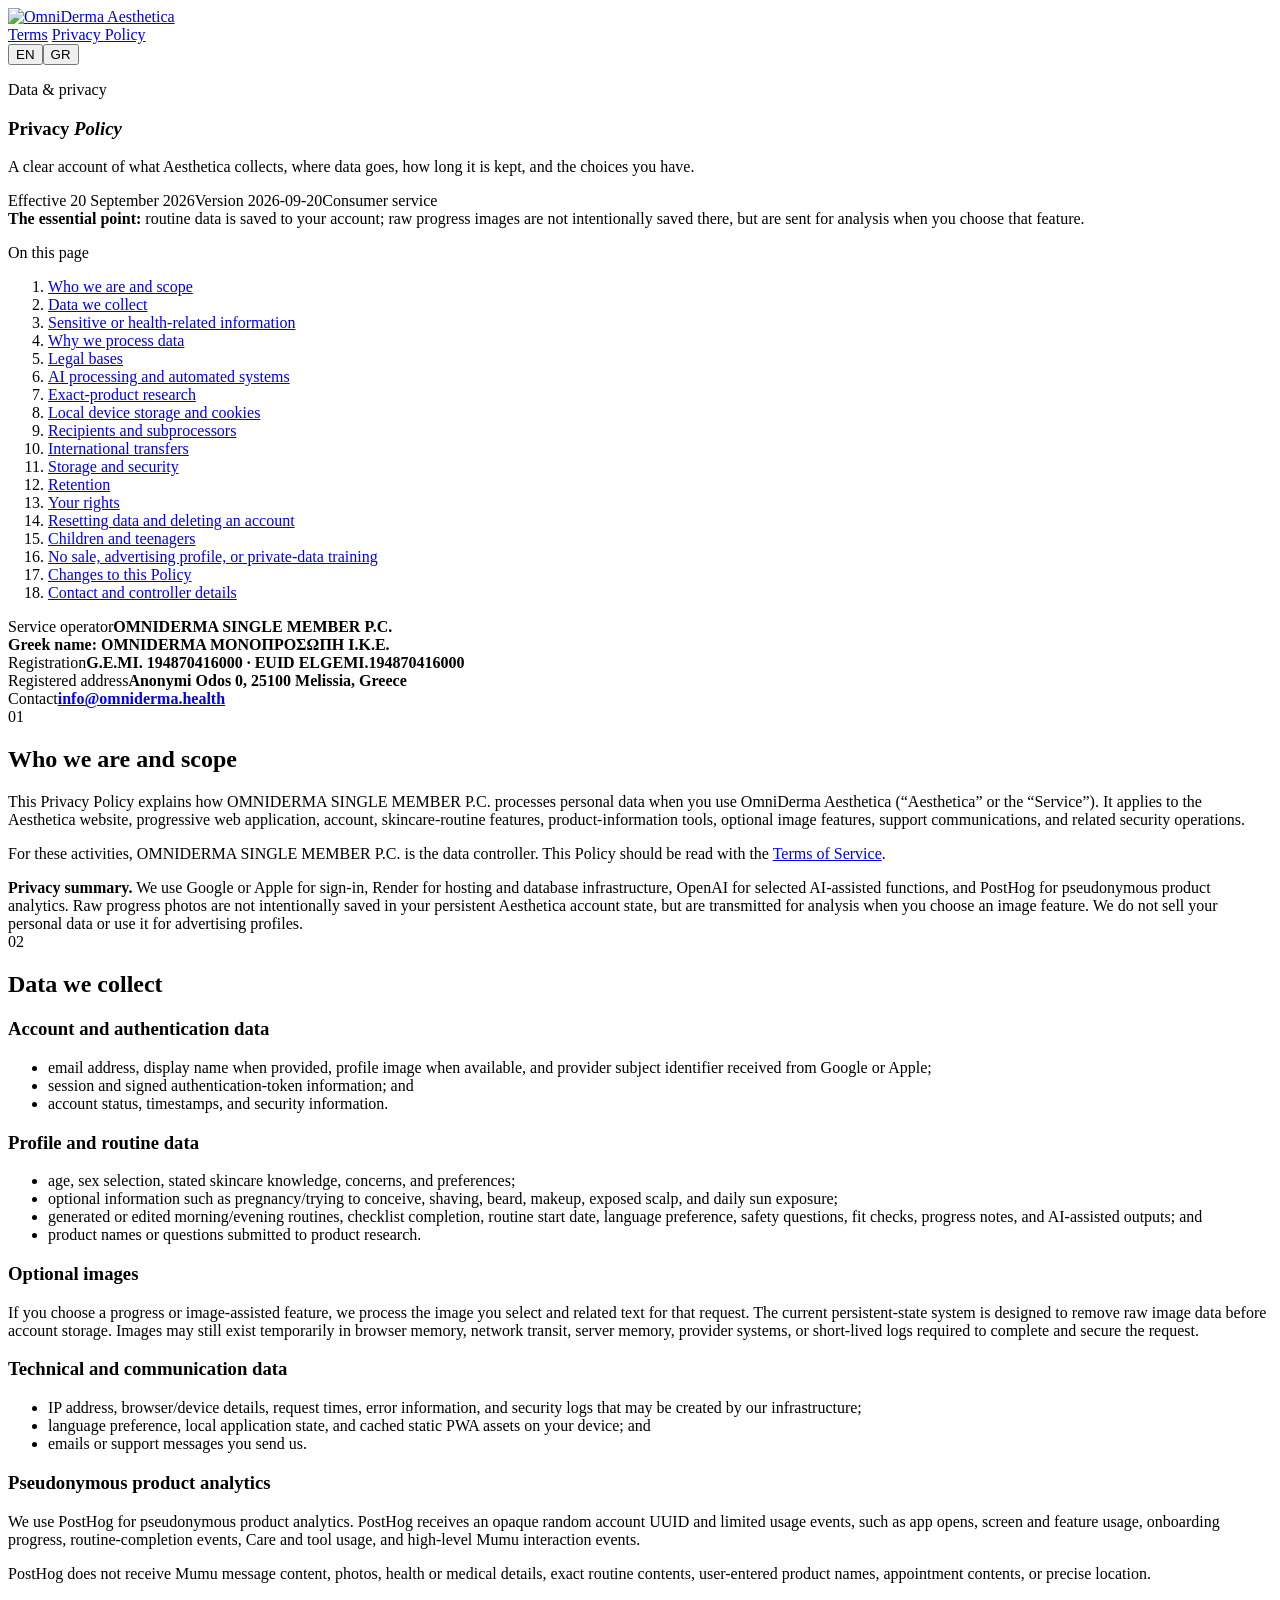
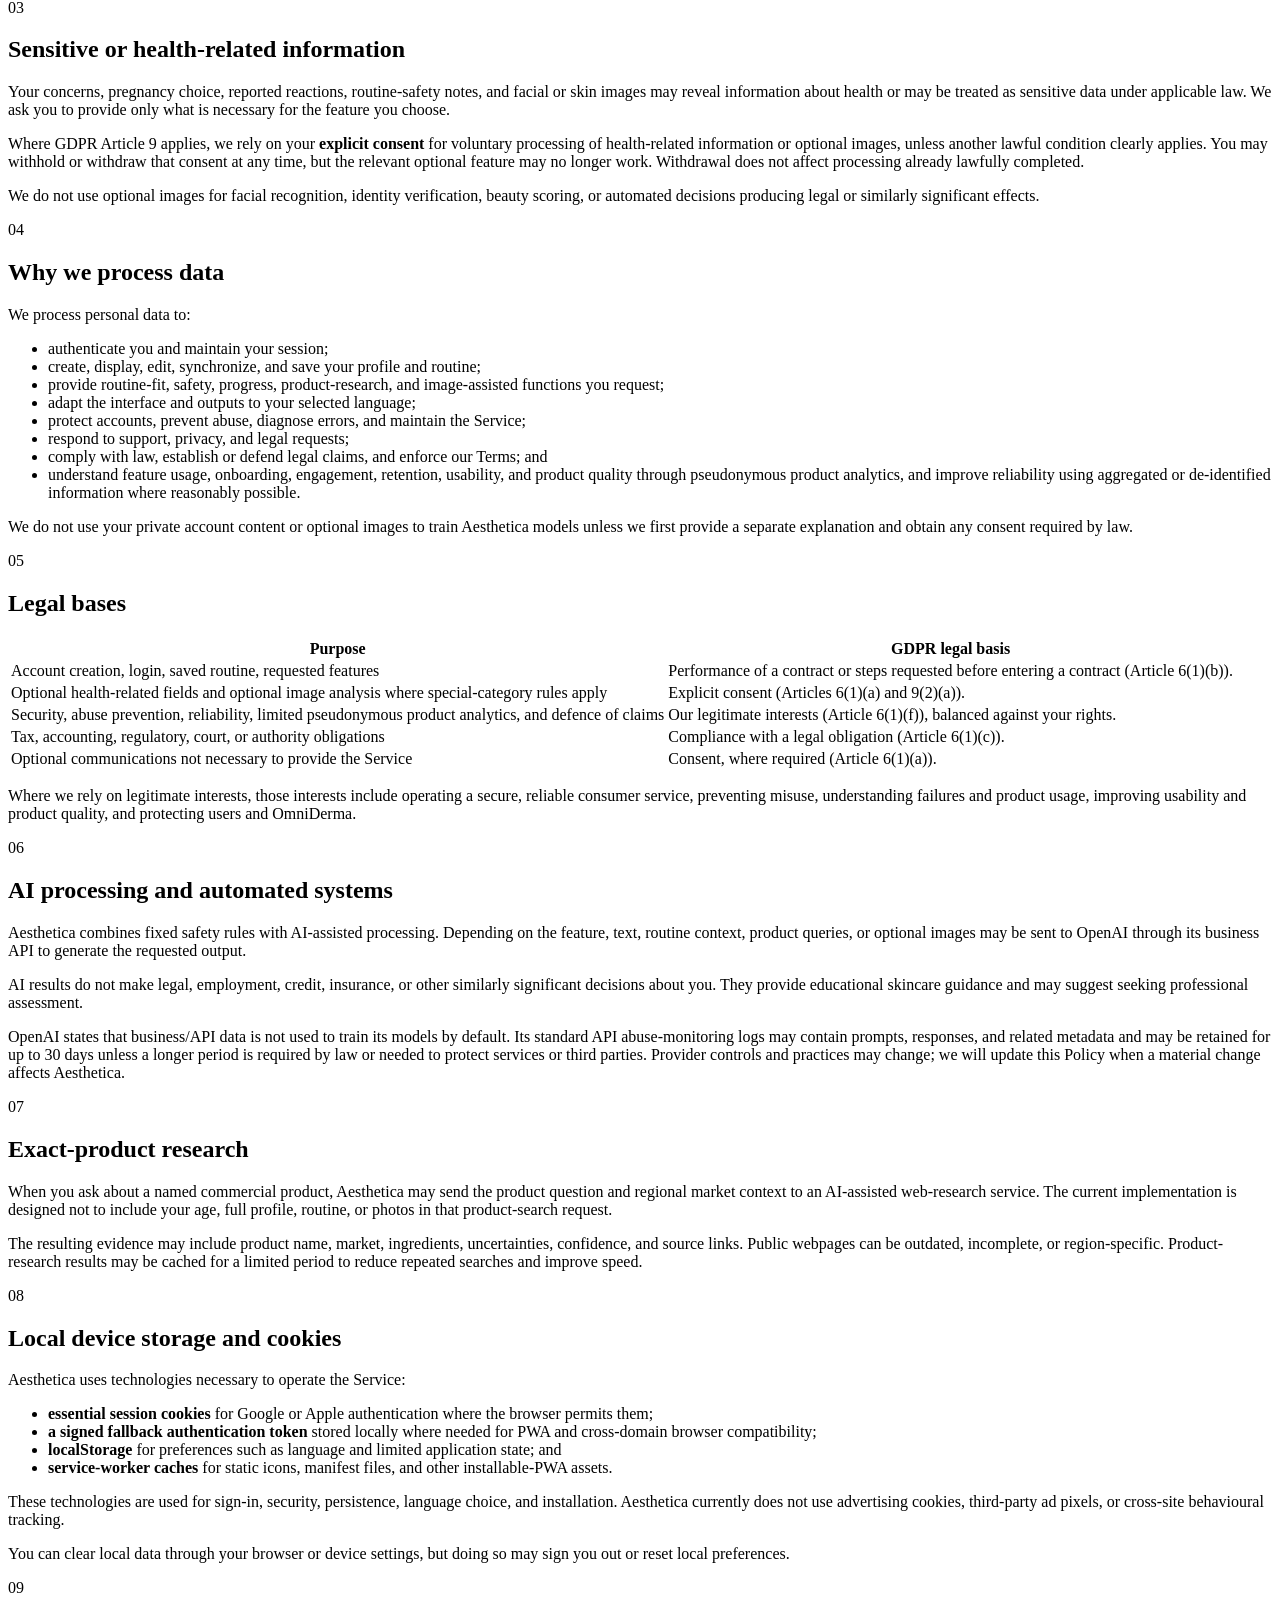
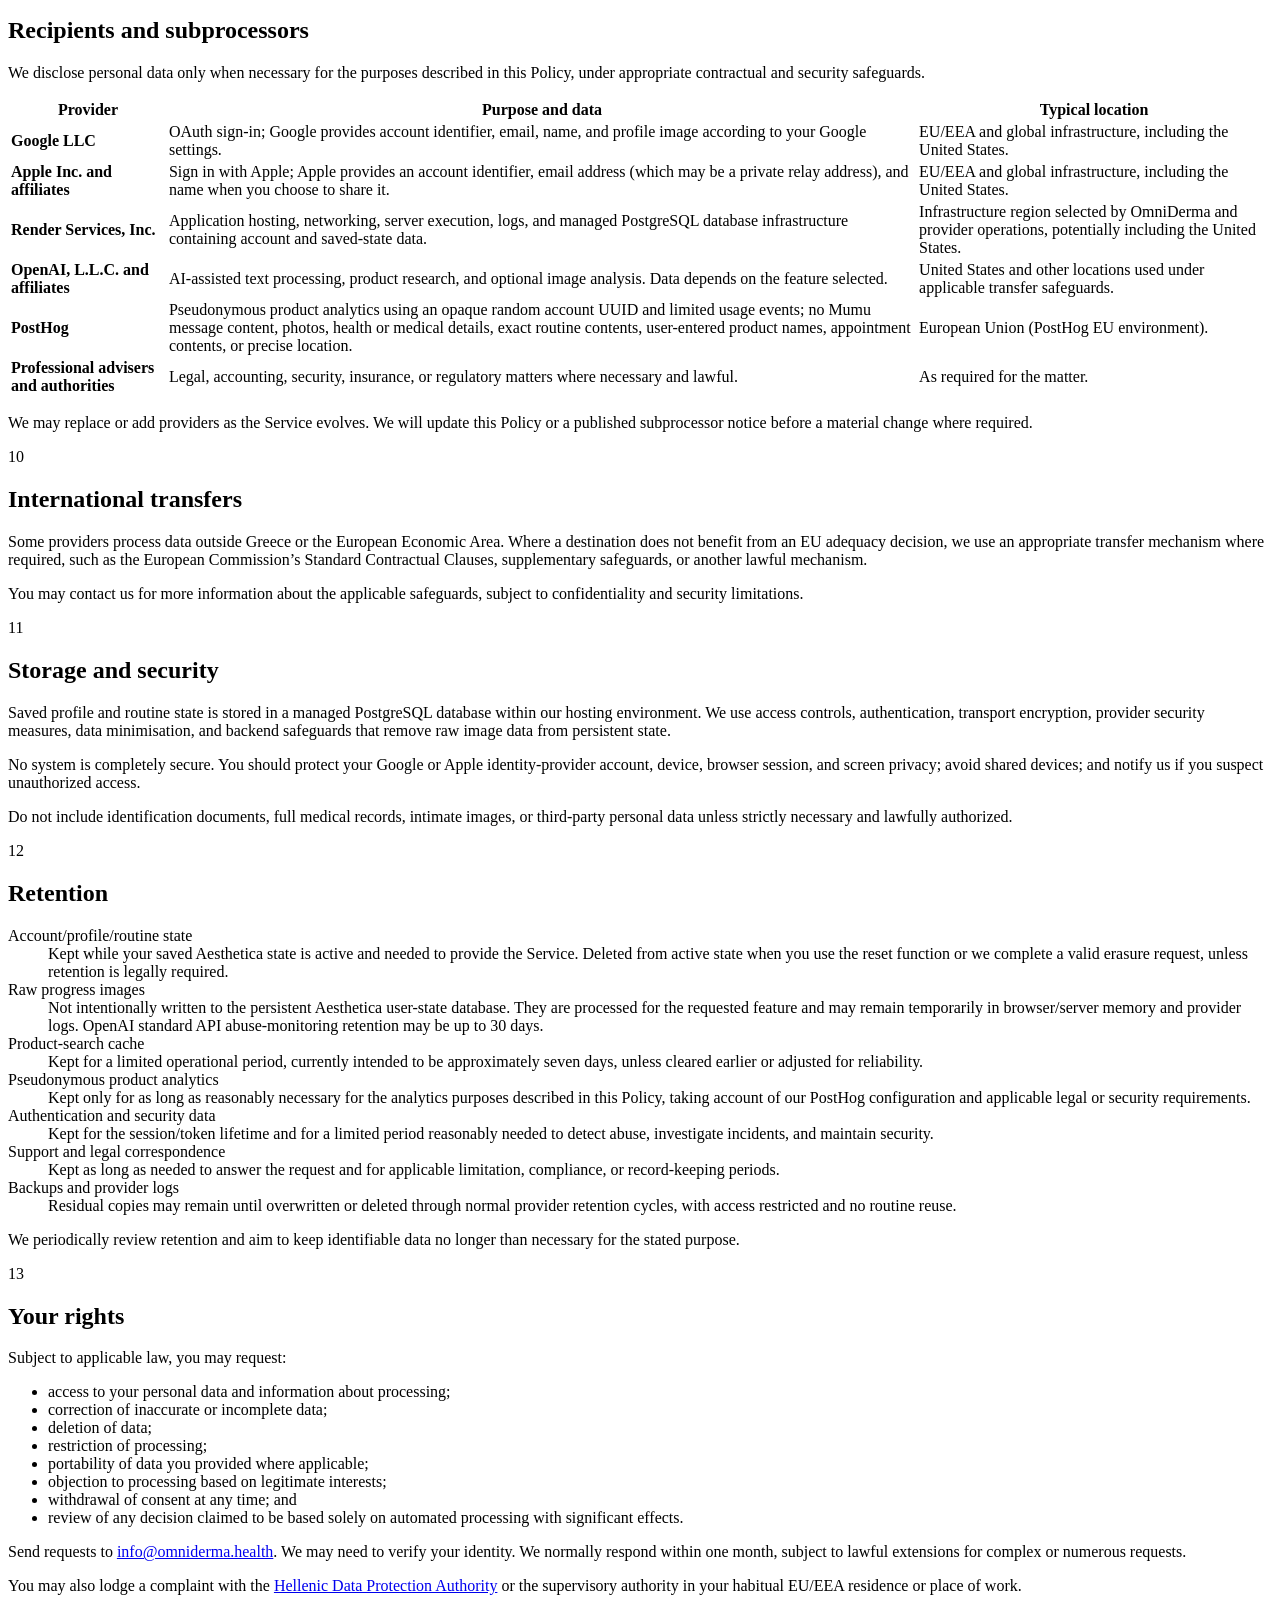
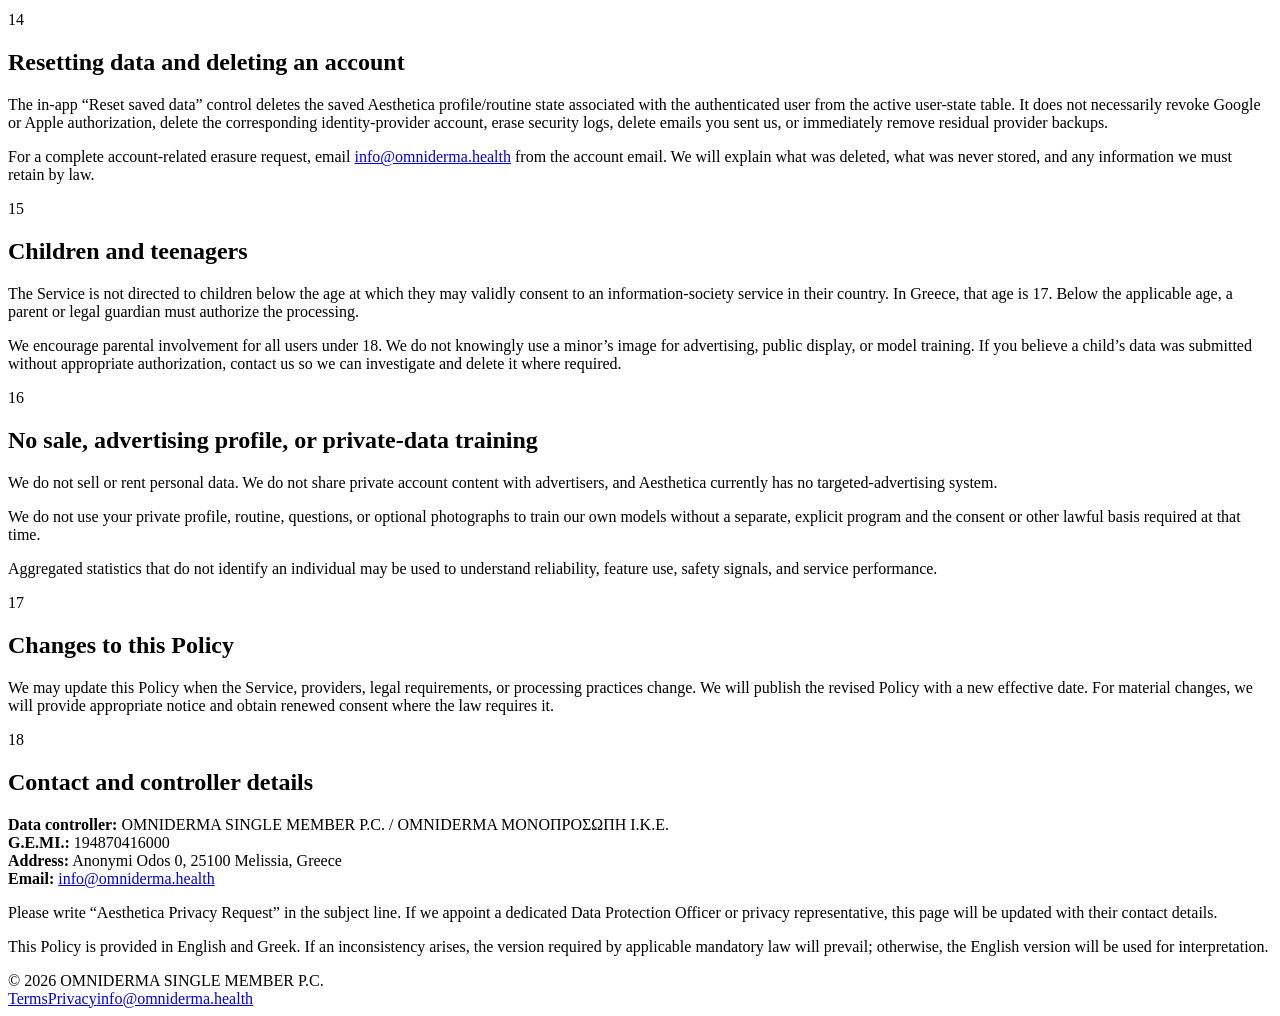
==== commit 35e2f169: "Update privacy policy for PostHog analytics" ====
--- a/public/privacy/index.html
+++ b/public/privacy/index.html
@@ -22,8 +22,8 @@
 </div></header>
 <main>
 <section class="hero">
-  <article data-language="en"><p class="eyebrow">Data & privacy</p><h1>Privacy <em>Policy</em></h1><p class="hero-lead">A clear account of what Aesthetica collects, where data goes, how long it is kept, and the choices you have.</p><div class="hero-meta"><span class="meta-chip">Effective 5 September 2026</span><span class="meta-chip">Version 2026-09-05</span><span class="meta-chip">Consumer service</span></div><div class="summary-box"><strong>The essential point:</strong> routine data is saved to your account; raw progress images are not intentionally saved there, but are sent for analysis when you choose that feature.</div></article>
-  <article data-language="el" hidden><p class="eyebrow">Δεδομένα & απόρρητο</p><h1>Πολιτική Απορρήτου</h1><p class="hero-lead">Σαφής ενημέρωση για τα δεδομένα που συλλέγει το Aesthetica, πού διαβιβάζονται, πόσο διατηρούνται και ποιες επιλογές έχετε.</p><div class="hero-meta"><span class="meta-chip">Ισχύς από 5 Σεπτεμβρίου 2026</span><span class="meta-chip">Έκδοση 2026-09-05</span><span class="meta-chip">Καταναλωτική υπηρεσία</span></div><div class="summary-box"><strong>Το βασικό σημείο:</strong> τα δεδομένα ρουτίνας αποθηκεύονται στον λογαριασμό· οι ακατέργαστες εικόνες προόδου δεν αποθηκεύονται σκόπιμα εκεί, αλλά αποστέλλονται για ανάλυση όταν επιλέγετε τη λειτουργία.</div></article>
+  <article data-language="en"><p class="eyebrow">Data & privacy</p><h1>Privacy <em>Policy</em></h1><p class="hero-lead">A clear account of what Aesthetica collects, where data goes, how long it is kept, and the choices you have.</p><div class="hero-meta"><span class="meta-chip">Effective 20 September 2026</span><span class="meta-chip">Version 2026-09-20</span><span class="meta-chip">Consumer service</span></div><div class="summary-box"><strong>The essential point:</strong> routine data is saved to your account; raw progress images are not intentionally saved there, but are sent for analysis when you choose that feature.</div></article>
+  <article data-language="el" hidden><p class="eyebrow">Δεδομένα & απόρρητο</p><h1>Πολιτική Απορρήτου</h1><p class="hero-lead">Σαφής ενημέρωση για τα δεδομένα που συλλέγει το Aesthetica, πού διαβιβάζονται, πόσο διατηρούνται και ποιες επιλογές έχετε.</p><div class="hero-meta"><span class="meta-chip">Ισχύς από 20 Σεπτεμβρίου 2026</span><span class="meta-chip">Έκδοση 2026-09-20</span><span class="meta-chip">Καταναλωτική υπηρεσία</span></div><div class="summary-box"><strong>Το βασικό σημείο:</strong> τα δεδομένα ρουτίνας αποθηκεύονται στον λογαριασμό· οι ακατέργαστες εικόνες προόδου δεν αποθηκεύονται σκόπιμα εκεί, αλλά αποστέλλονται για ανάλυση όταν επιλέγετε τη λειτουργία.</div></article>
 </section>
 <section class="layout">
   <nav class="toc" aria-label="Document sections">
@@ -46,7 +46,7 @@
     <div data-language="en"><section class="legal-section" id="en-section-1"><div class="section-number">01</div><h2>Who we are and scope</h2>
 <p>This Privacy Policy explains how OMNIDERMA SINGLE MEMBER P.C. processes personal data when you use OmniDerma Aesthetica (“Aesthetica” or the “Service”). It applies to the Aesthetica website, progressive web application, account, skincare-routine features, product-information tools, optional image features, support communications, and related security operations.</p>
 <p>For these activities, OMNIDERMA SINGLE MEMBER P.C. is the data controller. This Policy should be read with the <a href="/terms/">Terms of Service</a>.</p>
-<div class="callout"><strong>Privacy summary.</strong> We use Google or Apple for sign-in, Render for hosting and database infrastructure, and OpenAI for selected AI-assisted functions. Raw progress photos are not intentionally saved in your persistent Aesthetica account state, but are transmitted for analysis when you choose an image feature. We do not sell your personal data or use it for advertising profiles.</div>
+<div class="callout"><strong>Privacy summary.</strong> We use Google or Apple for sign-in, Render for hosting and database infrastructure, OpenAI for selected AI-assisted functions, and PostHog for pseudonymous product analytics. Raw progress photos are not intentionally saved in your persistent Aesthetica account state, but are transmitted for analysis when you choose an image feature. We do not sell your personal data or use it for advertising profiles.</div>
 </section>
 <section class="legal-section" id="en-section-2"><div class="section-number">02</div><h2>Data we collect</h2>
 <h3>Account and authentication data</h3>
@@ -57,6 +57,9 @@
 <p>If you choose a progress or image-assisted feature, we process the image you select and related text for that request. The current persistent-state system is designed to remove raw image data before account storage. Images may still exist temporarily in browser memory, network transit, server memory, provider systems, or short-lived logs required to complete and secure the request.</p>
 <h3>Technical and communication data</h3>
 <ul><li>IP address, browser/device details, request times, error information, and security logs that may be created by our infrastructure;</li><li>language preference, local application state, and cached static PWA assets on your device; and</li><li>emails or support messages you send us.</li></ul>
+<h3>Pseudonymous product analytics</h3>
+<p>We use PostHog for pseudonymous product analytics. PostHog receives an opaque random account UUID and limited usage events, such as app opens, screen and feature usage, onboarding progress, routine-completion events, Care and tool usage, and high-level Mumu interaction events.</p>
+<p>PostHog does not receive Mumu message content, photos, health or medical details, exact routine contents, user-entered product names, appointment contents, or precise location.</p>
 </section>
 <section class="legal-section" id="en-section-3"><div class="section-number">03</div><h2>Sensitive or health-related information</h2>
 <p>Your concerns, pregnancy choice, reported reactions, routine-safety notes, and facial or skin images may reveal information about health or may be treated as sensitive data under applicable law. We ask you to provide only what is necessary for the feature you choose.</p>
@@ -73,7 +76,7 @@
 <li>protect accounts, prevent abuse, diagnose errors, and maintain the Service;</li>
 <li>respond to support, privacy, and legal requests;</li>
 <li>comply with law, establish or defend legal claims, and enforce our Terms; and</li>
-<li>improve reliability and usability using aggregated or de-identified information where reasonably possible.</li>
+<li>understand feature usage, onboarding, engagement, retention, usability, and product quality through pseudonymous product analytics, and improve reliability using aggregated or de-identified information where reasonably possible.</li>
 </ul>
 <p>We do not use your private account content or optional images to train Aesthetica models unless we first provide a separate explanation and obtain any consent required by law.</p>
 </section>
@@ -81,11 +84,11 @@
 <div class="table-wrap"><table><thead><tr><th>Purpose</th><th>GDPR legal basis</th></tr></thead><tbody>
 <tr><td>Account creation, login, saved routine, requested features</td><td>Performance of a contract or steps requested before entering a contract (Article 6(1)(b)).</td></tr>
 <tr><td>Optional health-related fields and optional image analysis where special-category rules apply</td><td>Explicit consent (Articles 6(1)(a) and 9(2)(a)).</td></tr>
-<tr><td>Security, abuse prevention, reliability, limited service analytics, and defence of claims</td><td>Our legitimate interests (Article 6(1)(f)), balanced against your rights.</td></tr>
+<tr><td>Security, abuse prevention, reliability, limited pseudonymous product analytics, and defence of claims</td><td>Our legitimate interests (Article 6(1)(f)), balanced against your rights.</td></tr>
 <tr><td>Tax, accounting, regulatory, court, or authority obligations</td><td>Compliance with a legal obligation (Article 6(1)(c)).</td></tr>
 <tr><td>Optional communications not necessary to provide the Service</td><td>Consent, where required (Article 6(1)(a)).</td></tr>
 </tbody></table></div>
-<p>Where we rely on legitimate interests, those interests include operating a secure, reliable consumer service, preventing misuse, understanding failures, and protecting users and OmniDerma.</p>
+<p>Where we rely on legitimate interests, those interests include operating a secure, reliable consumer service, preventing misuse, understanding failures and product usage, improving usability and product quality, and protecting users and OmniDerma.</p>
 </section>
 <section class="legal-section" id="en-section-6"><div class="section-number">06</div><h2>AI processing and automated systems</h2>
 <p>Aesthetica combines fixed safety rules with AI-assisted processing. Depending on the feature, text, routine context, product queries, or optional images may be sent to OpenAI through its business API to generate the requested output.</p>
@@ -114,6 +117,7 @@
 <tr><td><strong>Apple Inc. and affiliates</strong></td><td>Sign in with Apple; Apple provides an account identifier, email address (which may be a private relay address), and name when you choose to share it.</td><td>EU/EEA and global infrastructure, including the United States.</td></tr>
 <tr><td><strong>Render Services, Inc.</strong></td><td>Application hosting, networking, server execution, logs, and managed PostgreSQL database infrastructure containing account and saved-state data.</td><td>Infrastructure region selected by OmniDerma and provider operations, potentially including the United States.</td></tr>
 <tr><td><strong>OpenAI, L.L.C. and affiliates</strong></td><td>AI-assisted text processing, product research, and optional image analysis. Data depends on the feature selected.</td><td>United States and other locations used under applicable transfer safeguards.</td></tr>
+<tr><td><strong>PostHog</strong></td><td>Pseudonymous product analytics using an opaque random account UUID and limited usage events; no Mumu message content, photos, health or medical details, exact routine contents, user-entered product names, appointment contents, or precise location.</td><td>European Union (PostHog EU environment).</td></tr>
 <tr><td><strong>Professional advisers and authorities</strong></td><td>Legal, accounting, security, insurance, or regulatory matters where necessary and lawful.</td><td>As required for the matter.</td></tr>
 </tbody></table></div>
 <p>We may replace or add providers as the Service evolves. We will update this Policy or a published subprocessor notice before a material change where required.</p>
@@ -132,6 +136,7 @@
 <dt>Account/profile/routine state</dt><dd>Kept while your saved Aesthetica state is active and needed to provide the Service. Deleted from active state when you use the reset function or we complete a valid erasure request, unless retention is legally required.</dd>
 <dt>Raw progress images</dt><dd>Not intentionally written to the persistent Aesthetica user-state database. They are processed for the requested feature and may remain temporarily in browser/server memory and provider logs. OpenAI standard API abuse-monitoring retention may be up to 30 days.</dd>
 <dt>Product-search cache</dt><dd>Kept for a limited operational period, currently intended to be approximately seven days, unless cleared earlier or adjusted for reliability.</dd>
+<dt>Pseudonymous product analytics</dt><dd>Kept only for as long as reasonably necessary for the analytics purposes described in this Policy, taking account of our PostHog configuration and applicable legal or security requirements.</dd>
 <dt>Authentication and security data</dt><dd>Kept for the session/token lifetime and for a limited period reasonably needed to detect abuse, investigate incidents, and maintain security.</dd>
 <dt>Support and legal correspondence</dt><dd>Kept as long as needed to answer the request and for applicable limitation, compliance, or record-keeping periods.</dd>
 <dt>Backups and provider logs</dt><dd>Residual copies may remain until overwritten or deleted through normal provider retention cycles, with access restricted and no routine reuse.</dd>
@@ -168,7 +173,7 @@
     <div data-language="el" hidden><section class="legal-section" id="el-section-1"><div class="section-number">01</div><h2>Ποιοι είμαστε και πεδίο εφαρμογής</h2>
 <p>Η παρούσα Πολιτική Απορρήτου εξηγεί πώς η OMNIDERMA ΜΟΝΟΠΡΟΣΩΠΗ Ι.Κ.Ε. επεξεργάζεται προσωπικά δεδομένα όταν χρησιμοποιείτε το OmniDerma Aesthetica («Aesthetica» ή «Υπηρεσία»). Εφαρμόζεται στον ιστότοπο, την PWA, τον λογαριασμό, τις λειτουργίες ρουτίνας περιποίησης, τα εργαλεία πληροφοριών προϊόντων, τις προαιρετικές λειτουργίες εικόνας, την επικοινωνία υποστήριξης και τις συναφείς λειτουργίες ασφάλειας.</p>
 <p>Για τις δραστηριότητες αυτές, η OMNIDERMA ΜΟΝΟΠΡΟΣΩΠΗ Ι.Κ.Ε. είναι ο υπεύθυνος επεξεργασίας. Η Πολιτική πρέπει να διαβάζεται μαζί με τους <a href="/terms/">Όρους Χρήσης</a>.</p>
-<div class="callout"><strong>Σύνοψη απορρήτου.</strong> Χρησιμοποιούμε Google ή Apple για σύνδεση, Render για φιλοξενία και υποδομή βάσης δεδομένων και OpenAI για επιλεγμένες λειτουργίες AI. Οι ακατέργαστες φωτογραφίες προόδου δεν αποθηκεύονται σκόπιμα στη μόνιμη κατάσταση του λογαριασμού Aesthetica, αλλά διαβιβάζονται για ανάλυση όταν επιλέγετε λειτουργία εικόνας. Δεν πωλούμε προσωπικά δεδομένα και δεν δημιουργούμε διαφημιστικά προφίλ.</div>
+<div class="callout"><strong>Σύνοψη απορρήτου.</strong> Χρησιμοποιούμε Google ή Apple για σύνδεση, Render για φιλοξενία και υποδομή βάσης δεδομένων, OpenAI για επιλεγμένες λειτουργίες AI και PostHog για ψευδωνυμοποιημένα στατιστικά χρήσης του προϊόντος. Οι ακατέργαστες φωτογραφίες προόδου δεν αποθηκεύονται σκόπιμα στη μόνιμη κατάσταση του λογαριασμού Aesthetica, αλλά διαβιβάζονται για ανάλυση όταν επιλέγετε λειτουργία εικόνας. Δεν πωλούμε προσωπικά δεδομένα και δεν δημιουργούμε διαφημιστικά προφίλ.</div>
 </section>
 <section class="legal-section" id="el-section-2"><div class="section-number">02</div><h2>Δεδομένα που συλλέγουμε</h2>
 <h3>Δεδομένα λογαριασμού και αυθεντικοποίησης</h3>
@@ -179,6 +184,9 @@
 <p>Εάν επιλέξετε λειτουργία προόδου ή ανάλυσης εικόνας, επεξεργαζόμαστε την εικόνα και το σχετικό κείμενο για το συγκεκριμένο αίτημα. Το τρέχον σύστημα μόνιμης κατάστασης έχει σχεδιαστεί ώστε να αφαιρεί ακατέργαστα δεδομένα εικόνας πριν από την αποθήκευση λογαριασμού. Οι εικόνες μπορεί να υπάρχουν προσωρινά στη μνήμη του προγράμματος περιήγησης, κατά τη μεταφορά, στη μνήμη διακομιστή, σε συστήματα παρόχων ή σε βραχύβια αρχεία που απαιτούνται για την εκτέλεση και ασφάλεια του αιτήματος.</p>
 <h3>Τεχνικά δεδομένα και επικοινωνία</h3>
 <ul><li>IP, στοιχεία browser/συσκευής, χρόνοι αιτημάτων, σφάλματα και αρχεία ασφάλειας που μπορεί να δημιουργεί η υποδομή·</li><li>προτίμηση γλώσσας, τοπική κατάσταση εφαρμογής και cached στατικά αρχεία PWA στη συσκευή· και</li><li>email ή μηνύματα υποστήριξης που μας στέλνετε.</li></ul>
+<h3>Ψευδωνυμοποιημένα στατιστικά χρήσης του προϊόντος</h3>
+<p>Χρησιμοποιούμε την PostHog για ψευδωνυμοποιημένα στατιστικά χρήσης του προϊόντος. Η PostHog λαμβάνει ένα αδιαφανές, τυχαίο UUID λογαριασμού και περιορισμένα συμβάντα χρήσης, όπως εκκινήσεις της εφαρμογής, χρήση οθονών και λειτουργιών, πρόοδο στη διαδικασία εισαγωγής (onboarding), συμβάντα ολοκλήρωσης ρουτίνας, χρήση του Care και εργαλείων, καθώς και συμβάντα υψηλού επιπέδου αλληλεπίδρασης με το Mumu.</p>
+<p>Η PostHog δεν λαμβάνει περιεχόμενο μηνυμάτων Mumu, φωτογραφίες, στοιχεία υγείας ή ιατρικά στοιχεία, ακριβές περιεχόμενο ρουτινών, ονόματα προϊόντων που εισάγει ο χρήστης, περιεχόμενο ραντεβού ή ακριβή τοποθεσία.</p>
 </section>
 <section class="legal-section" id="el-section-3"><div class="section-number">03</div><h2>Ευαίσθητες ή σχετικές με υγεία πληροφορίες</h2>
 <p>Οι ανησυχίες, η επιλογή εγκυμοσύνης, οι αναφερόμενες αντιδράσεις, οι σημειώσεις ασφάλειας ρουτίνας και οι εικόνες προσώπου ή δέρματος μπορεί να αποκαλύπτουν πληροφορίες υγείας ή να θεωρούνται ευαίσθητα δεδομένα. Σας ζητούμε να παρέχετε μόνο ό,τι είναι αναγκαίο για τη λειτουργία που επιλέγετε.</p>
@@ -195,7 +203,7 @@
 <li>προστατεύουμε λογαριασμούς, αποτρέπουμε κατάχρηση, εντοπίζουμε σφάλματα και συντηρούμε την Υπηρεσία·</li>
 <li>απαντούμε σε αιτήματα υποστήριξης, απορρήτου και νομικά αιτήματα·</li>
 <li>συμμορφωνόμαστε με τον νόμο, θεμελιώνουμε ή υπερασπιζόμαστε νομικές αξιώσεις και εφαρμόζουμε τους Όρους· και</li>
-<li>βελτιώνουμε αξιοπιστία και χρηστικότητα με συγκεντρωτικές ή αποταυτοποιημένες πληροφορίες όπου είναι εύλογα δυνατό.</li>
+<li>κατανοούμε τη χρήση λειτουργιών, τη διαδικασία εισαγωγής, την αλληλεπίδραση, τη διατήρηση χρηστών, τη χρηστικότητα και την ποιότητα του προϊόντος μέσω ψευδωνυμοποιημένων στατιστικών χρήσης και βελτιώνουμε την αξιοπιστία με συγκεντρωτικές ή αποταυτοποιημένες πληροφορίες όπου είναι εύλογα δυνατό.</li>
 </ul>
 <p>Δεν χρησιμοποιούμε ιδιωτικό περιεχόμενο λογαριασμού ή προαιρετικές εικόνες για εκπαίδευση μοντέλων Aesthetica, εκτός εάν πρώτα δώσουμε ξεχωριστή ενημέρωση και λάβουμε τη συγκατάθεση που απαιτεί ο νόμος.</p>
 </section>
@@ -203,11 +211,11 @@
 <div class="table-wrap"><table><thead><tr><th>Σκοπός</th><th>Νομική βάση GDPR</th></tr></thead><tbody>
 <tr><td>Δημιουργία λογαριασμού, σύνδεση, αποθηκευμένη ρουτίνα, ζητούμενες λειτουργίες</td><td>Εκτέλεση σύμβασης ή προσυμβατικά μέτρα κατόπιν αιτήματος (άρθρο 6§1β).</td></tr>
 <tr><td>Προαιρετικά στοιχεία υγείας και προαιρετική ανάλυση εικόνας όπου εφαρμόζονται ειδικές κατηγορίες</td><td>Ρητή συγκατάθεση (άρθρα 6§1α και 9§2α).</td></tr>
-<tr><td>Ασφάλεια, πρόληψη κατάχρησης, αξιοπιστία, περιορισμένα στατιστικά λειτουργίας και υπεράσπιση αξιώσεων</td><td>Έννομα συμφέροντά μας (άρθρο 6§1στ), σταθμισμένα με τα δικαιώματά σας.</td></tr>
+<tr><td>Ασφάλεια, πρόληψη κατάχρησης, αξιοπιστία, περιορισμένα ψευδωνυμοποιημένα στατιστικά χρήσης του προϊόντος και υπεράσπιση αξιώσεων</td><td>Έννομα συμφέροντά μας (άρθρο 6§1στ), σταθμισμένα με τα δικαιώματά σας.</td></tr>
 <tr><td>Φορολογικές, λογιστικές, κανονιστικές, δικαστικές ή διοικητικές υποχρεώσεις</td><td>Συμμόρφωση με νομική υποχρέωση (άρθρο 6§1γ).</td></tr>
 <tr><td>Προαιρετικές επικοινωνίες που δεν απαιτούνται για την Υπηρεσία</td><td>Συγκατάθεση όπου απαιτείται (άρθρο 6§1α).</td></tr>
 </tbody></table></div>
-<p>Όπου βασιζόμαστε σε έννομο συμφέρον, αυτό περιλαμβάνει τη λειτουργία ασφαλούς και αξιόπιστης καταναλωτικής υπηρεσίας, την αποτροπή κατάχρησης, την κατανόηση αποτυχιών και την προστασία χρηστών και OmniDerma.</p>
+<p>Όπου βασιζόμαστε σε έννομο συμφέρον, αυτό περιλαμβάνει τη λειτουργία ασφαλούς και αξιόπιστης καταναλωτικής υπηρεσίας, την αποτροπή κατάχρησης, την κατανόηση αποτυχιών και της χρήσης του προϊόντος, τη βελτίωση της χρηστικότητας και της ποιότητας του προϊόντος και την προστασία χρηστών και OmniDerma.</p>
 </section>
 <section class="legal-section" id="el-section-6"><div class="section-number">06</div><h2>Επεξεργασία AI και αυτοματοποιημένα συστήματα</h2>
 <p>Το Aesthetica συνδυάζει σταθερούς κανόνες ασφάλειας με επεξεργασία AI. Ανάλογα με τη λειτουργία, κείμενο, πλαίσιο ρουτίνας, ερωτήματα προϊόντων ή προαιρετικές εικόνες μπορεί να αποστέλλονται στην OpenAI μέσω του business API για παραγωγή του ζητούμενου αποτελέσματος.</p>
@@ -236,6 +244,7 @@
 <tr><td><strong>Apple Inc. και συνδεδεμένες εταιρείες</strong></td><td>Σύνδεση μέσω Apple· η Apple παρέχει αναγνωριστικό λογαριασμού, διεύθυνση email (που μπορεί να είναι ιδιωτική διεύθυνση αναμετάδοσης) και όνομα όταν επιλέγετε να το κοινοποιήσετε.</td><td>Υποδομή ΕΕ/ΕΟΧ και παγκόσμια, περιλαμβανομένων ΗΠΑ.</td></tr>
 <tr><td><strong>Render Services, Inc.</strong></td><td>Φιλοξενία εφαρμογής, δικτύωση, εκτέλεση server, logs και managed PostgreSQL υποδομή με δεδομένα λογαριασμού και αποθηκευμένης κατάστασης.</td><td>Περιφέρεια υποδομής που επιλέγει η OmniDerma και λειτουργίες παρόχου, ενδεχομένως ΗΠΑ.</td></tr>
 <tr><td><strong>OpenAI, L.L.C. και συνδεδεμένες εταιρείες</strong></td><td>AI επεξεργασία κειμένου, έρευνα προϊόντων και προαιρετική ανάλυση εικόνας. Τα δεδομένα εξαρτώνται από τη λειτουργία.</td><td>ΗΠΑ και άλλες τοποθεσίες με εφαρμοζόμενες εγγυήσεις διαβίβασης.</td></tr>
+<tr><td><strong>PostHog</strong></td><td>Ψευδωνυμοποιημένα στατιστικά χρήσης του προϊόντος με αδιαφανές, τυχαίο UUID λογαριασμού και περιορισμένα συμβάντα χρήσης· χωρίς περιεχόμενο μηνυμάτων Mumu, φωτογραφίες, στοιχεία υγείας ή ιατρικά στοιχεία, ακριβές περιεχόμενο ρουτινών, ονόματα προϊόντων που εισάγει ο χρήστης, περιεχόμενο ραντεβού ή ακριβή τοποθεσία.</td><td>Ευρωπαϊκή Ένωση (περιβάλλον ΕΕ της PostHog).</td></tr>
 <tr><td><strong>Επαγγελματικοί σύμβουλοι και αρχές</strong></td><td>Νομικά, λογιστικά, ασφαλιστικά, θέματα κυβερνοασφάλειας ή κανονιστικά, όταν είναι αναγκαίο και νόμιμο.</td><td>Όπως απαιτεί η υπόθεση.</td></tr>
 </tbody></table></div>
 <p>Μπορούμε να αντικαθιστούμε ή προσθέτουμε παρόχους. Θα ενημερώνουμε την Πολιτική ή δημοσιευμένη ειδοποίηση υποεκτελούντων πριν από ουσιώδη αλλαγή όπου απαιτείται.</p>
@@ -254,6 +263,7 @@
 <dt>Λογαριασμός/προφίλ/ρουτίνα</dt><dd>Διατηρούνται όσο η αποθηκευμένη κατάσταση Aesthetica είναι ενεργή και αναγκαία. Διαγράφονται από την ενεργή κατάσταση με την επαναφορά ή μετά από έγκυρο αίτημα, εκτός εάν επιβάλλεται νόμιμη διατήρηση.</dd>
 <dt>Ακατέργαστες εικόνες προόδου</dt><dd>Δεν εγγράφονται σκόπιμα στη μόνιμη βάση user-state. Επεξεργάζονται για τη λειτουργία και μπορεί να παραμένουν προσωρινά σε μνήμη browser/server και logs παρόχου. Η τυπική διατήρηση OpenAI για abuse monitoring μπορεί να φτάνει τις 30 ημέρες.</dd>
 <dt>Cache έρευνας προϊόντος</dt><dd>Διατηρείται για περιορισμένο λειτουργικό χρόνο, σήμερα περίπου επτά ημέρες, εκτός εάν καθαριστεί νωρίτερα ή αλλάξει για αξιοπιστία.</dd>
+<dt>Ψευδωνυμοποιημένα στατιστικά χρήσης του προϊόντος</dt><dd>Διατηρούνται μόνο για όσο είναι εύλογα αναγκαίο για τους σκοπούς στατιστικής ανάλυσης που περιγράφονται στην Πολιτική, λαμβάνοντας υπόψη τη διαμόρφωσή μας στην PostHog και τις εφαρμοζόμενες νομικές απαιτήσεις ή απαιτήσεις ασφάλειας.</dd>
 <dt>Δεδομένα αυθεντικοποίησης και ασφάλειας</dt><dd>Διατηρούνται για τη διάρκεια συνεδρίας/token και για περιορισμένο χρόνο αναγκαίο για εντοπισμό κατάχρησης, διερεύνηση συμβάντων και ασφάλεια.</dd>
 <dt>Υποστήριξη και νομική αλληλογραφία</dt><dd>Διατηρείται όσο χρειάζεται για απάντηση και για εφαρμοζόμενες περιόδους παραγραφής, συμμόρφωσης ή αρχείων.</dd>
 <dt>Backups και logs παρόχων</dt><dd>Υπολειπόμενα αντίγραφα μπορεί να παραμένουν μέχρι να αντικατασταθούν ή διαγραφούν στους συνήθεις κύκλους παρόχων, με περιορισμένη πρόσβαση και χωρίς συνήθη επαναχρησιμοποίηση.</dd>
